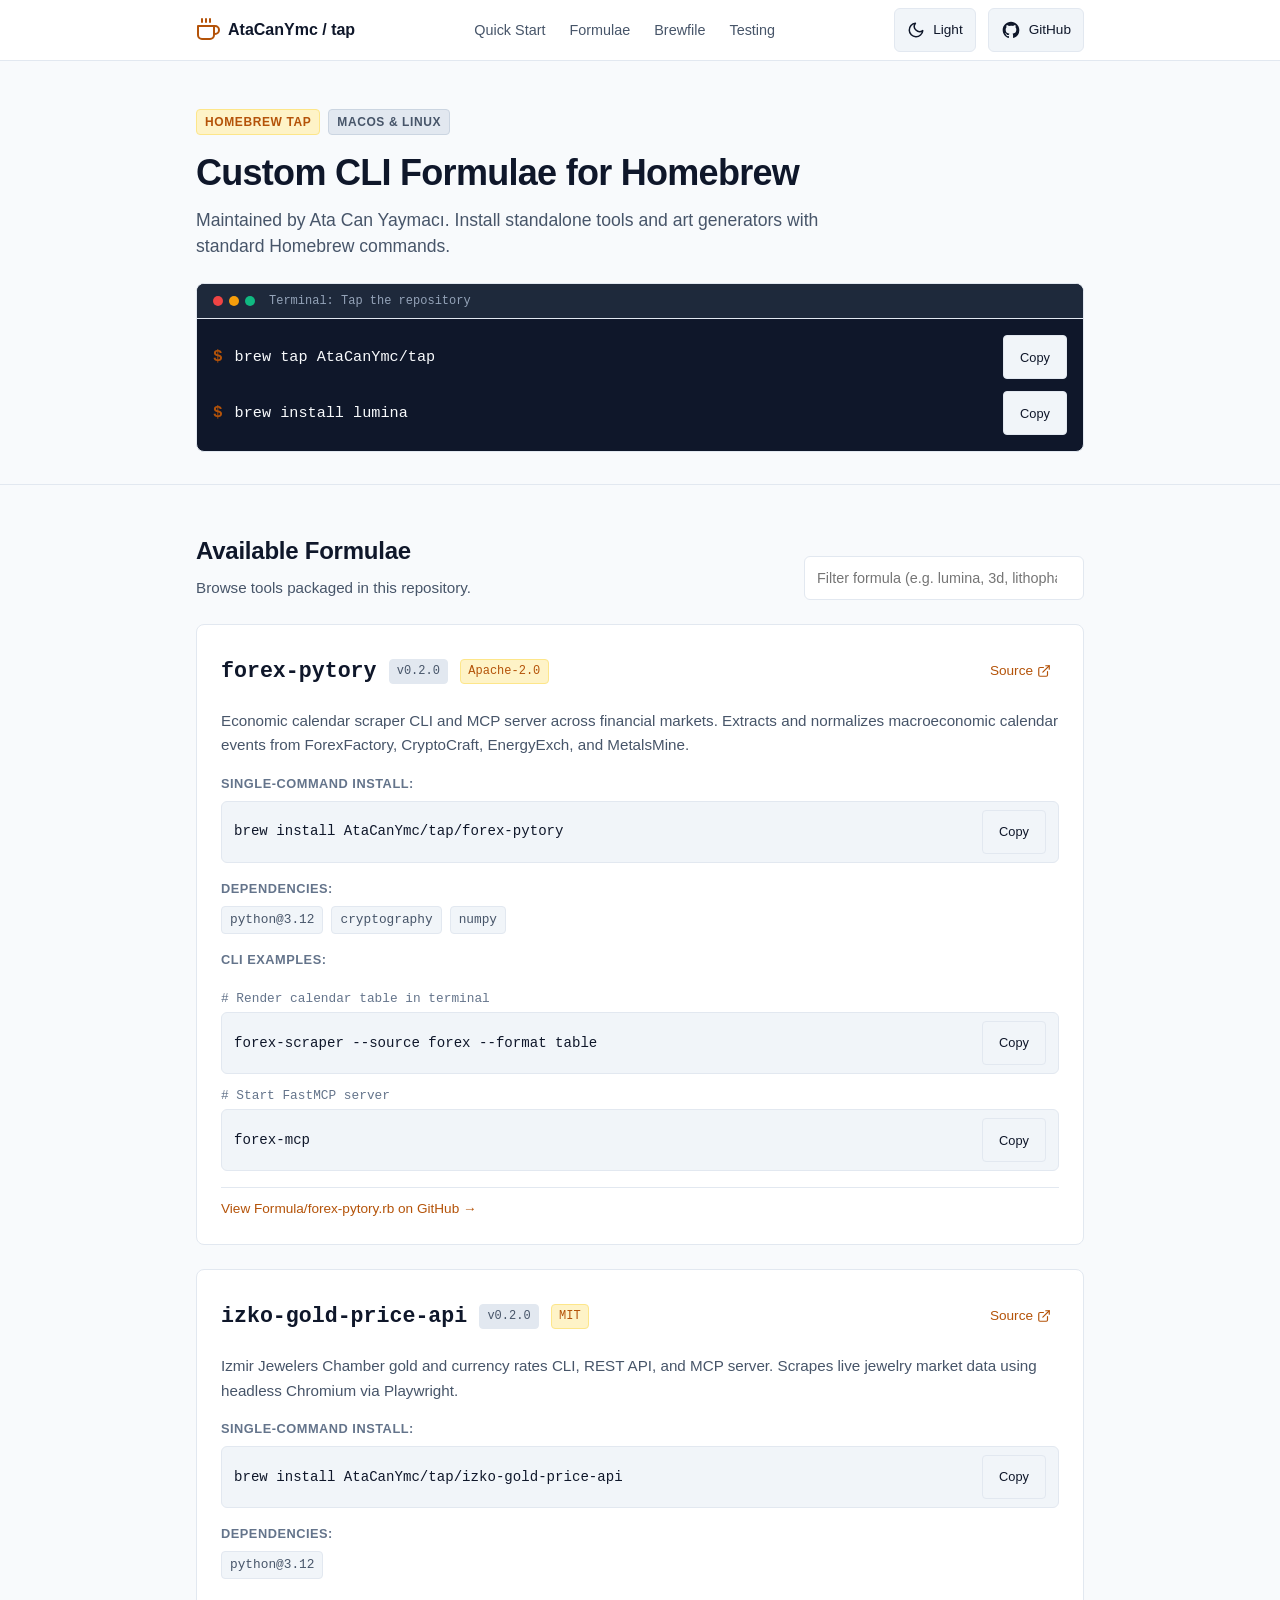
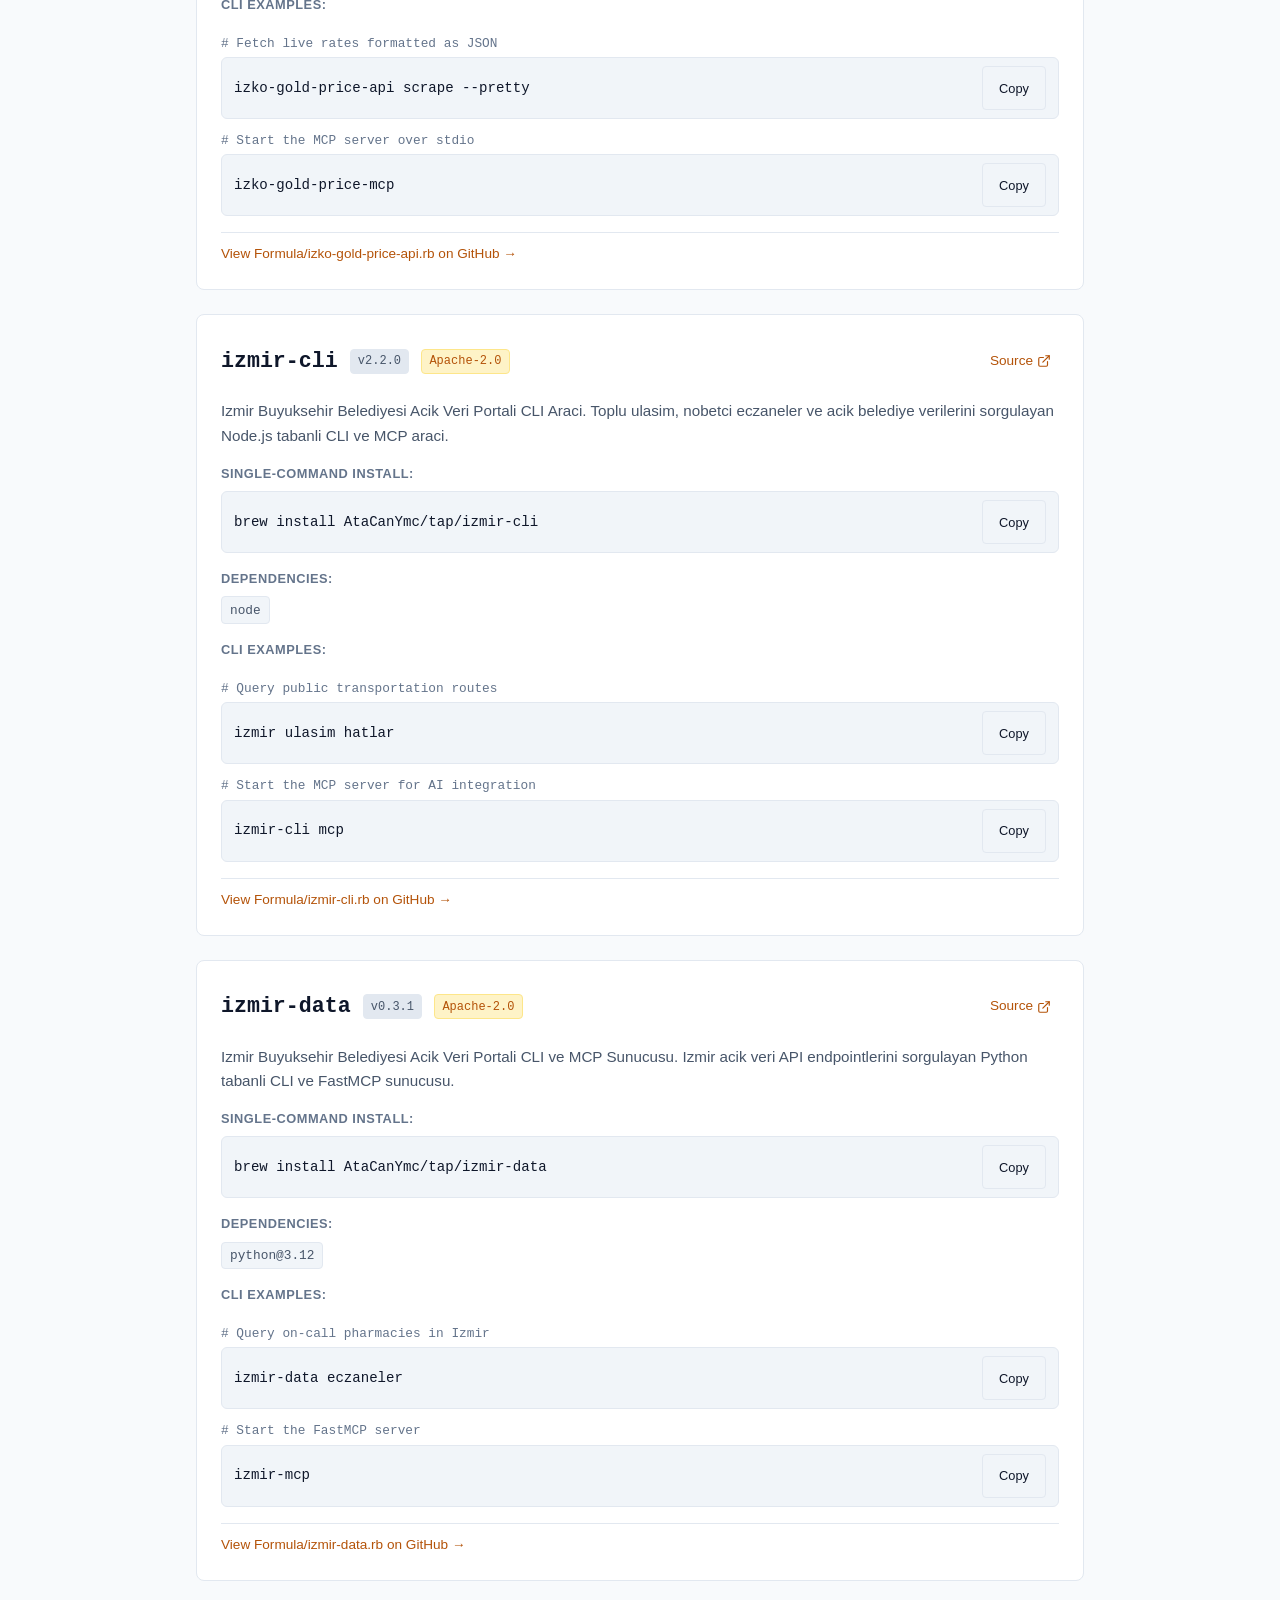
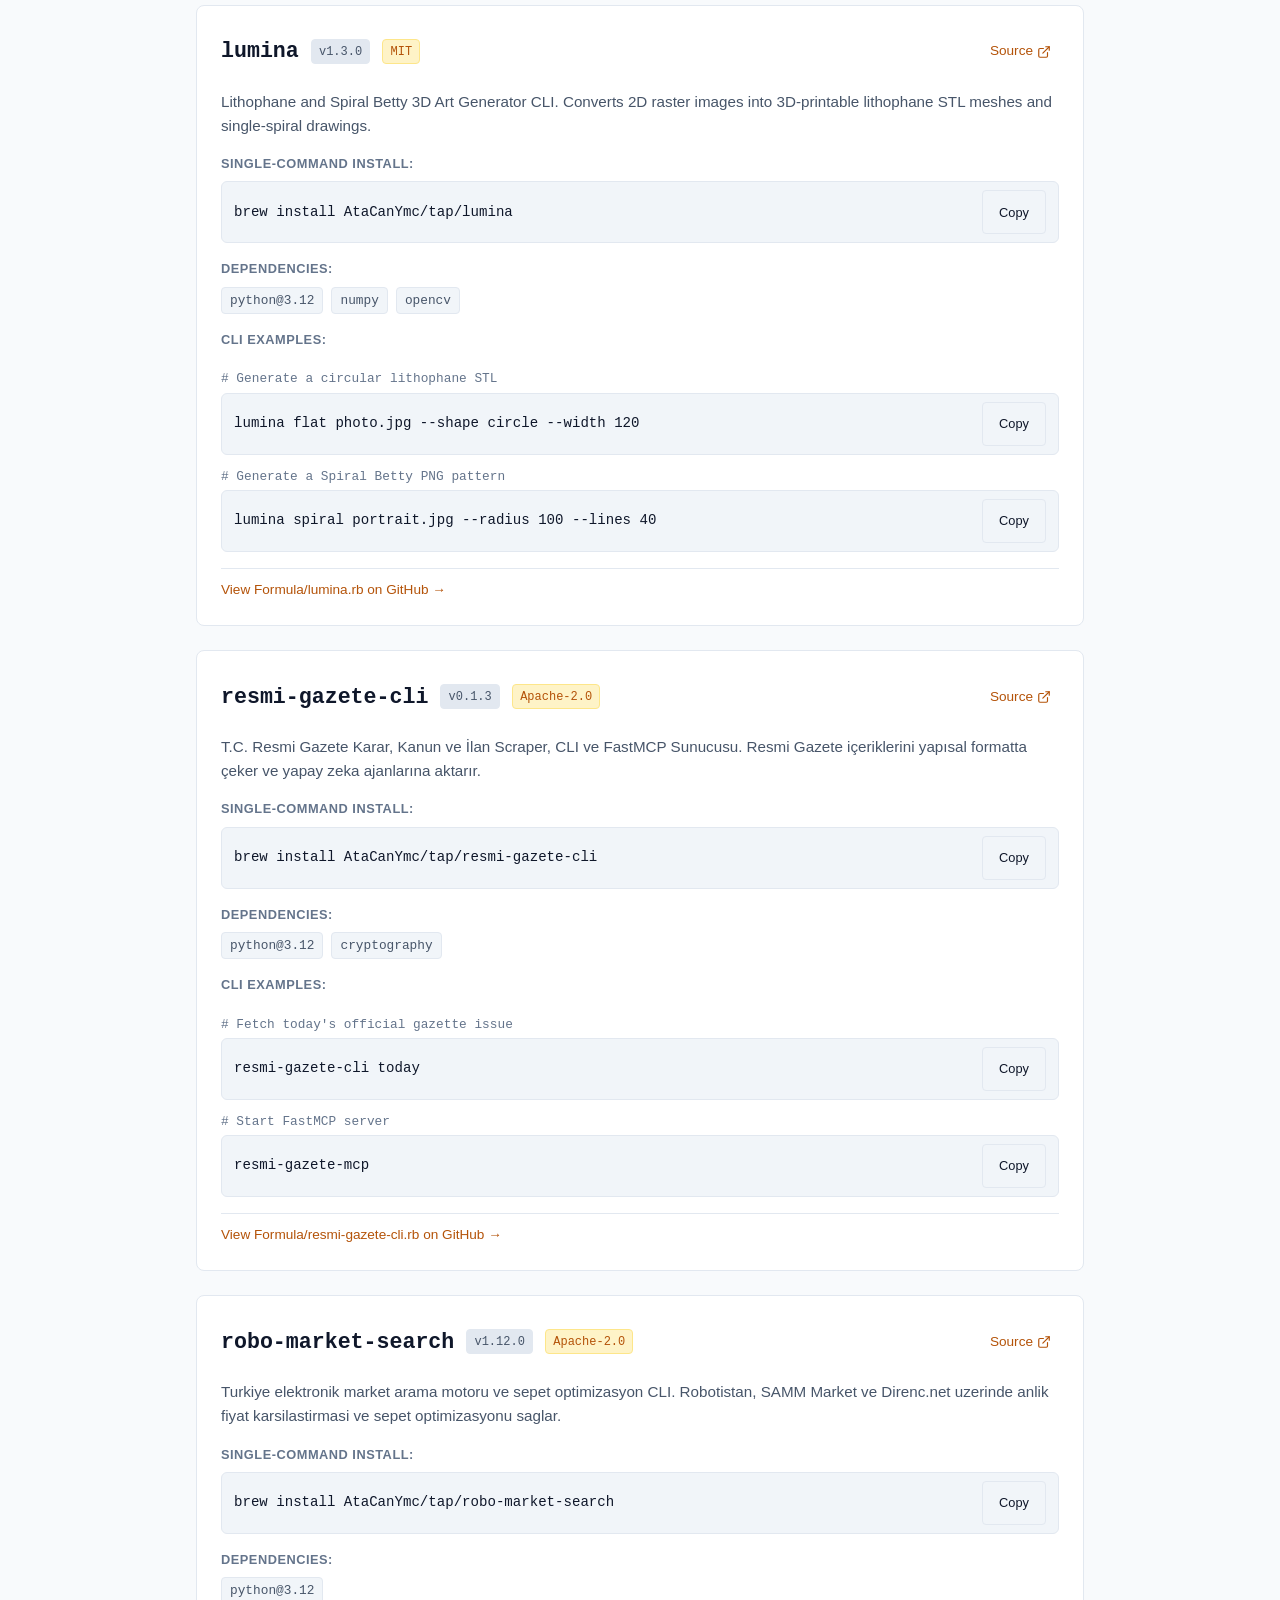
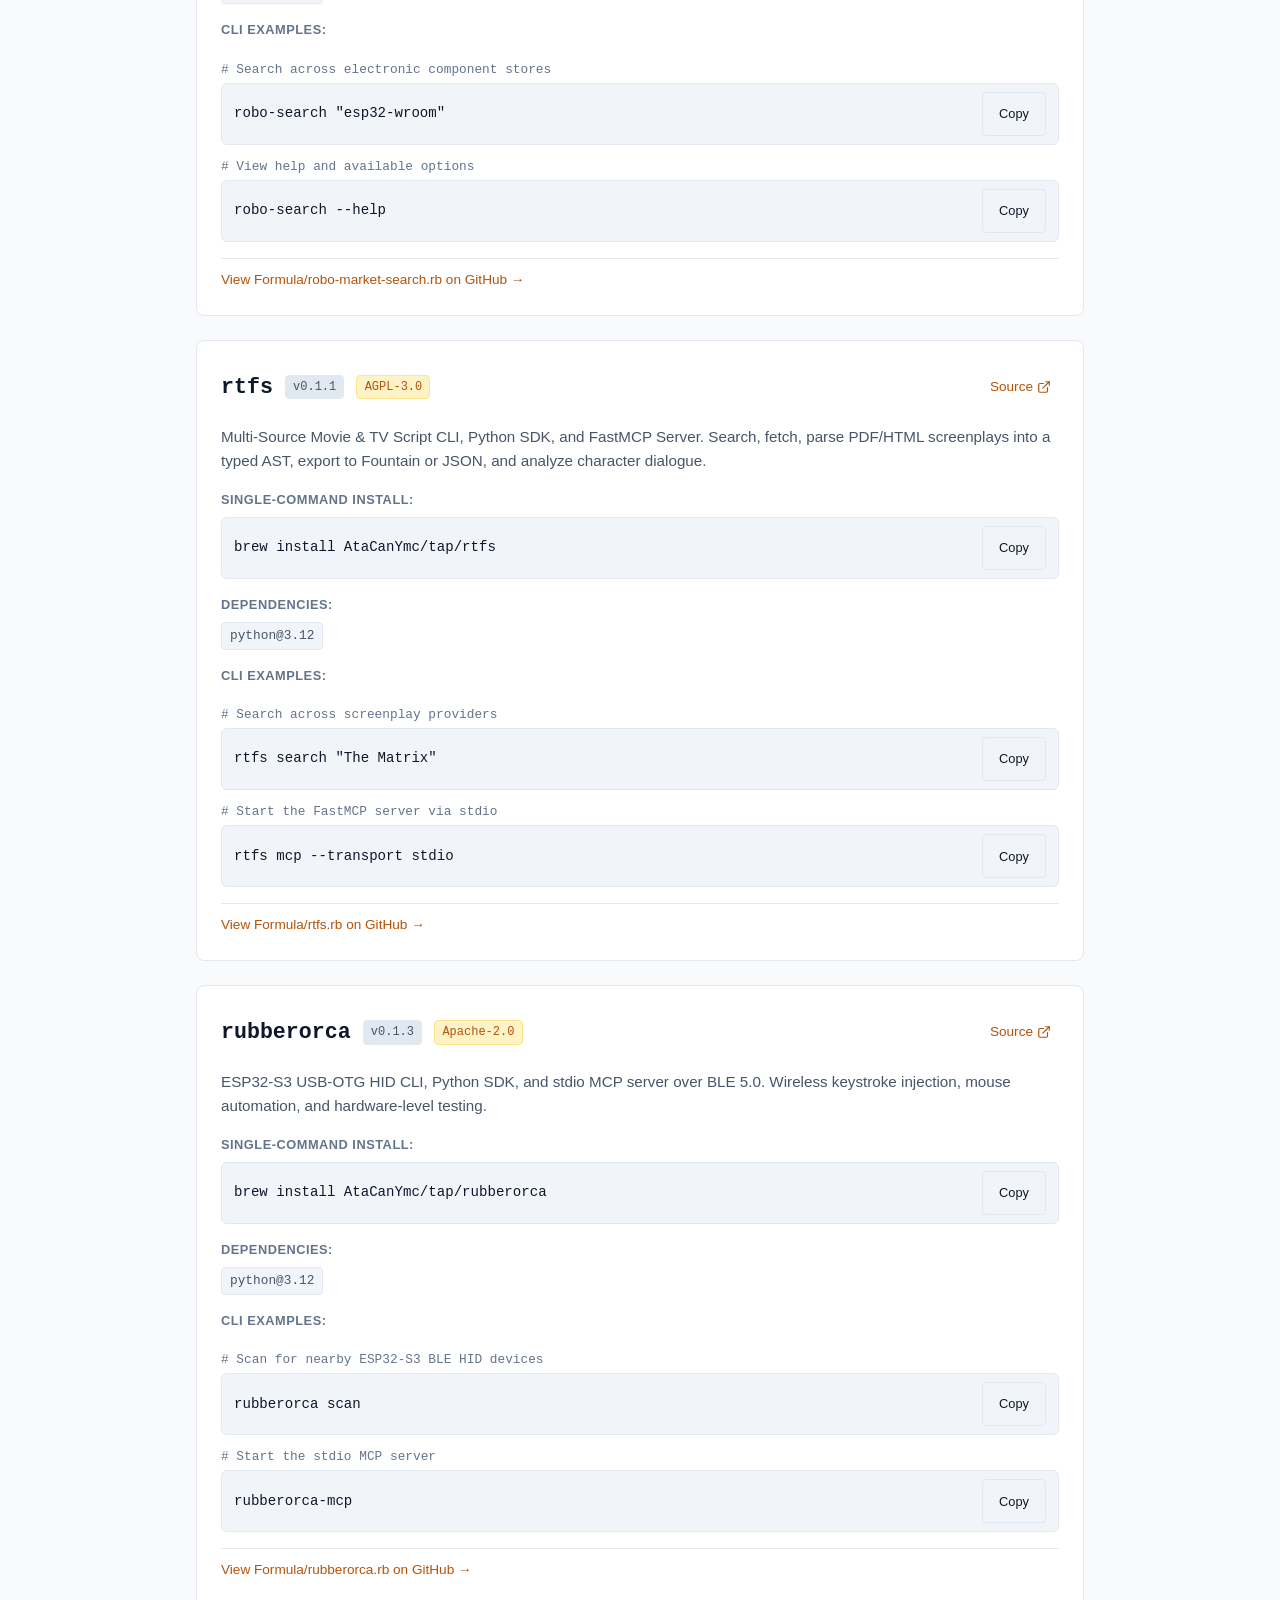
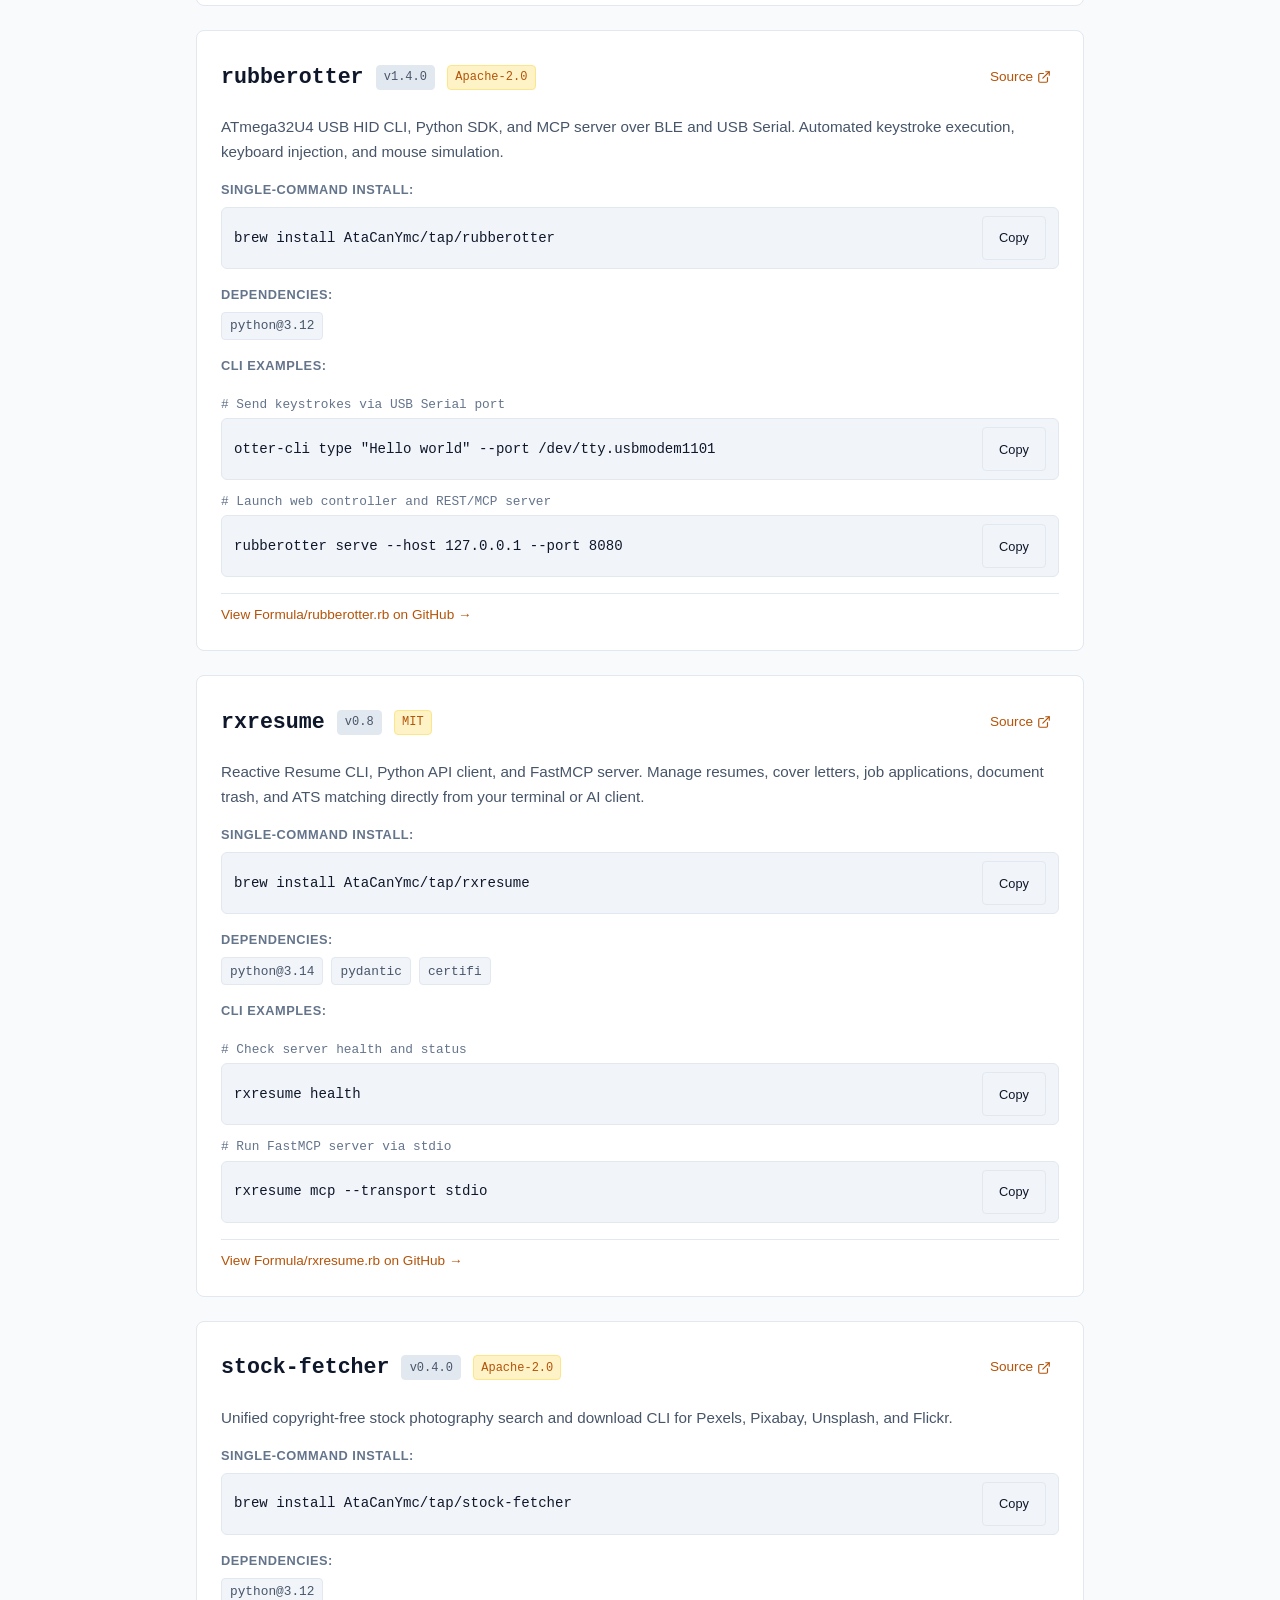
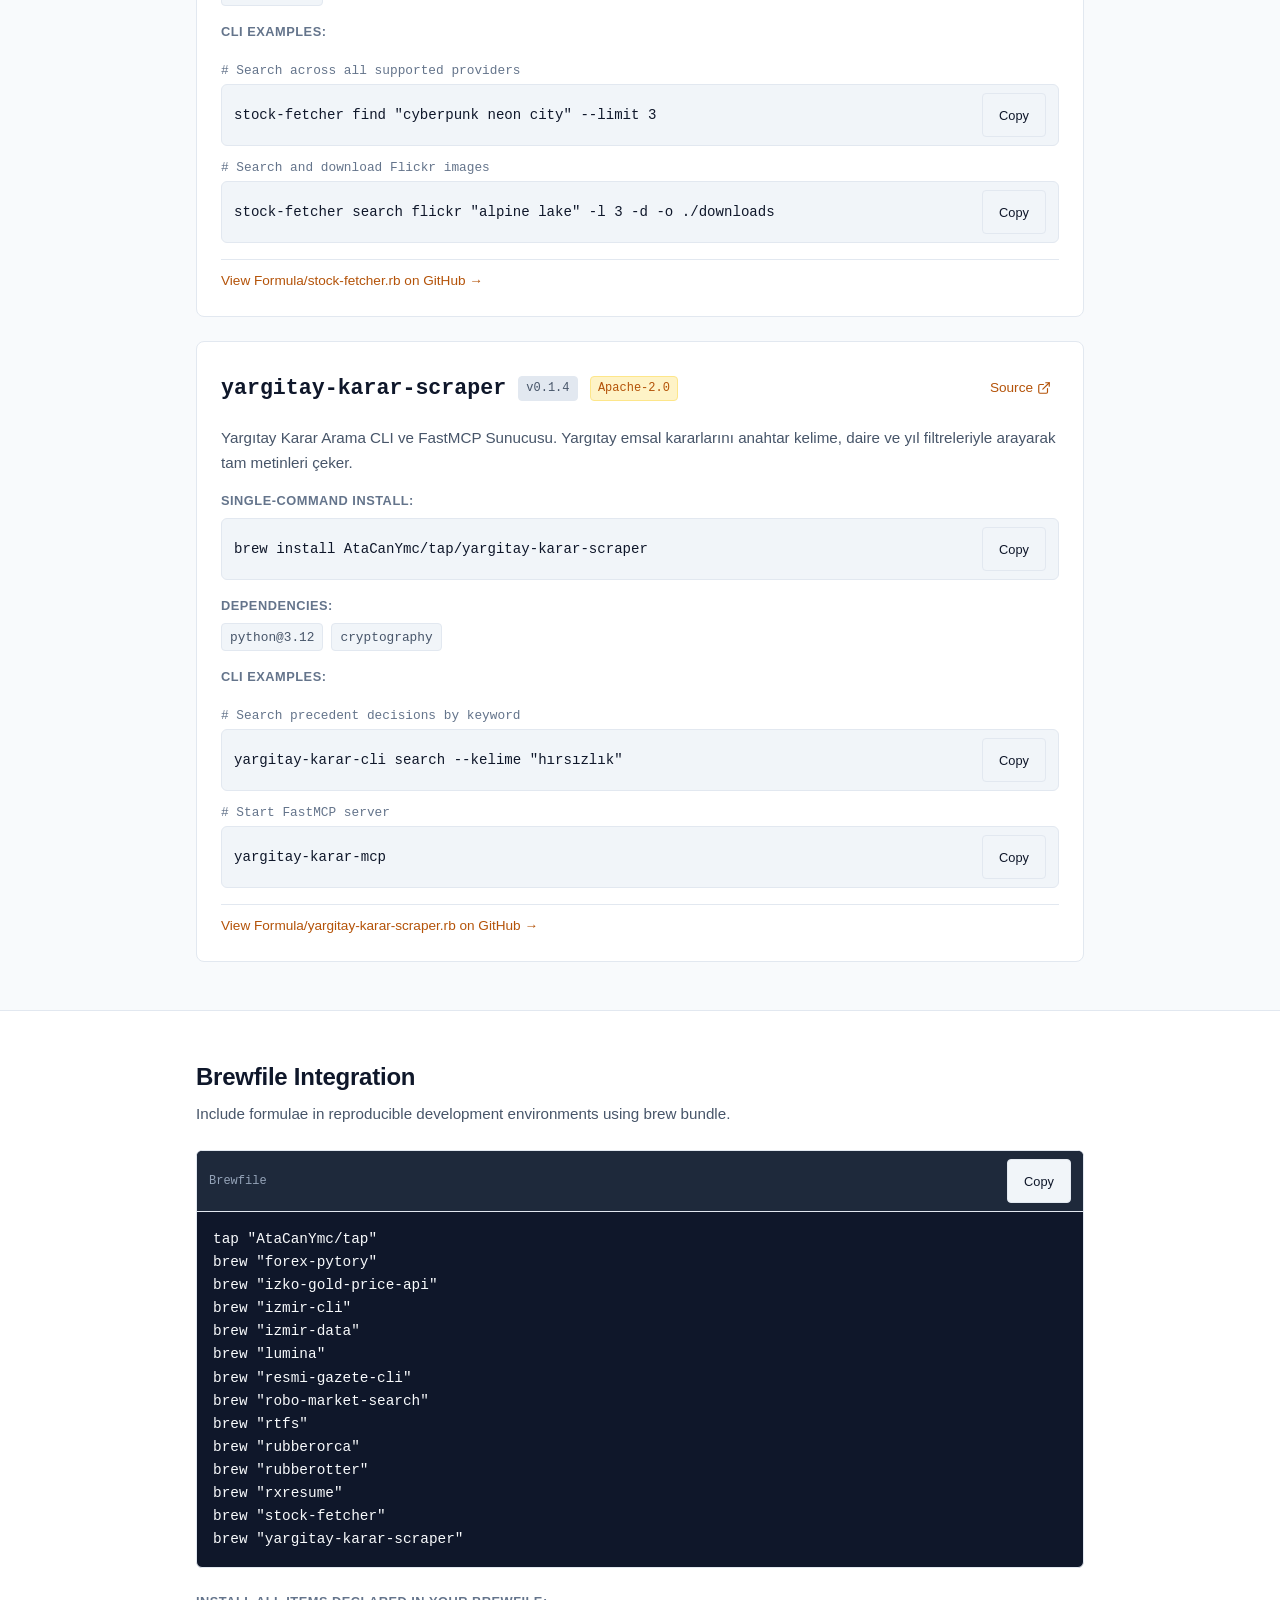
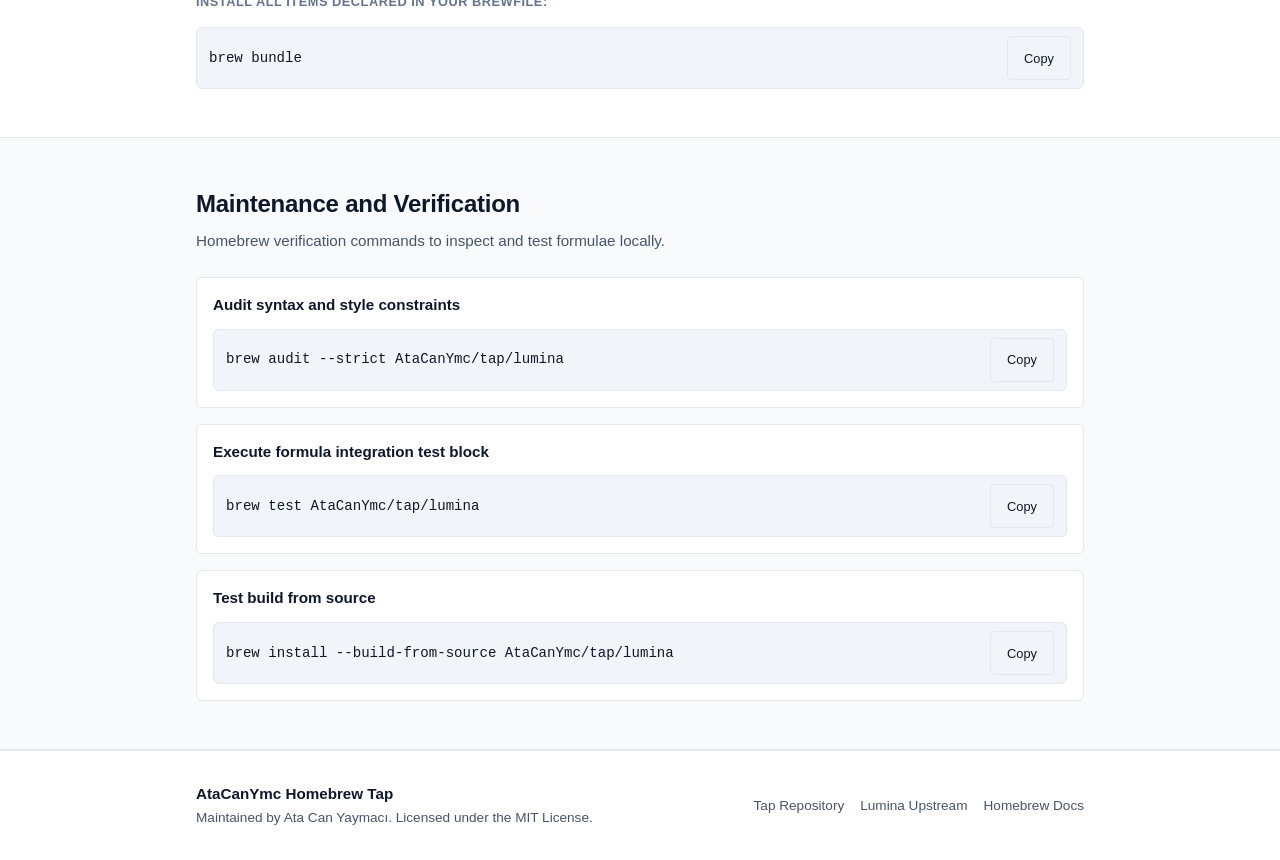
==== docs/index.html @ ad7b30cd "docs: synchronize all documentation and showcase site with 13 formulae" ====
<!DOCTYPE html>
<html lang="en" data-theme="dark">
<head>
  <meta charset="utf-8">
  <meta name="viewport" content="width=device-width, initial-scale=1.0">
  <meta name="description" content="Official Homebrew Tap for AtaCanYmc. Custom CLI formulae including Lumina for macOS and Linux.">
  <title>AtaCanYmc Homebrew Tap</title>
  <link rel="stylesheet" href="style.css">
</head>
<body>
  <header class="site-header">
    <div class="container header-inner">
      <div class="brand">
        <a href="#top" class="brand-link" aria-label="AtaCanYmc Tap Home">
          <svg class="brand-icon" width="24" height="24" viewBox="0 0 24 24" fill="none" stroke="currentColor" stroke-width="2" stroke-linecap="round" stroke-linejoin="round" aria-hidden="true">
            <path d="M18 8h1a4 4 0 0 1 0 8h-1"></path>
            <path d="M2 8h16v9a4 4 0 0 1-4 4H6a4 4 0 0 1-4-4V8z"></path>
            <line x1="6" y1="1" x2="6" y2="4"></line>
            <line x1="10" y1="1" x2="10" y2="4"></line>
            <line x1="14" y1="1" x2="14" y2="4"></line>
          </svg>
          <span class="brand-title">AtaCanYmc / tap</span>
        </a>
      </div>

      <nav class="site-nav" aria-label="Main Navigation">
        <ul class="nav-list">
          <li><a href="#quick-start" class="nav-link">Quick Start</a></li>
          <li><a href="#formulae" class="nav-link">Formulae</a></li>
          <li><a href="#brewfile" class="nav-link">Brewfile</a></li>
          <li><a href="#testing" class="nav-link">Testing</a></li>
        </ul>
      </nav>

      <div class="header-actions">
        <button id="theme-toggle" class="theme-toggle-btn" type="button" aria-label="Toggle color theme" title="Toggle color theme">
          <svg class="theme-icon sun-icon" width="18" height="18" viewBox="0 0 24 24" fill="none" stroke="currentColor" stroke-width="2" stroke-linecap="round" stroke-linejoin="round" aria-hidden="true">
            <circle cx="12" cy="12" r="5"></circle>
            <line x1="12" y1="1" x2="12" y2="3"></line>
            <line x1="12" y1="21" x2="12" y2="23"></line>
            <line x1="4.22" y1="4.22" x2="5.64" y2="5.64"></line>
            <line x1="18.36" y1="18.36" x2="19.78" y2="19.78"></line>
            <line x1="1" y1="12" x2="3" y2="12"></line>
            <line x1="21" y1="12" x2="23" y2="12"></line>
            <line x1="4.22" y1="19.78" x2="5.64" y2="18.36"></line>
            <line x1="18.36" y1="5.64" x2="19.78" y2="4.22"></line>
          </svg>
          <svg class="theme-icon moon-icon" width="18" height="18" viewBox="0 0 24 24" fill="none" stroke="currentColor" stroke-width="2" stroke-linecap="round" stroke-linejoin="round" aria-hidden="true">
            <path d="M21 12.79A9 9 0 1 1 11.21 3 7 7 0 0 0 21 12.79z"></path>
          </svg>
          <span class="theme-label" id="theme-label-text">Theme</span>
        </button>

        <a href="https://github.com/AtaCanYmc/homebrew-tap" class="github-link" target="_blank" rel="noopener noreferrer" aria-label="GitHub Repository">
          <svg width="20" height="20" viewBox="0 0 24 24" fill="currentColor" aria-hidden="true">
            <path fill-rule="evenodd" clip-rule="evenodd" d="M12 2C6.477 2 2 6.484 2 12.017c0 4.425 2.865 8.18 6.839 9.504.5.092.682-.217.682-.483 0-.237-.008-.868-.013-1.703-2.782.605-3.369-1.343-3.369-1.343-.454-1.158-1.11-1.466-1.11-1.466-.908-.62.069-.608.069-.608 1.003.07 1.53 1.032 1.53 1.032.892 1.53 2.341 1.088 2.91.832.092-.647.35-1.088.636-1.338-2.22-.253-4.555-1.113-4.555-4.951 0-1.093.39-1.988 1.029-2.688-.103-.253-.446-1.272.098-2.65 0 0 .84-.27 2.75 1.026A9.564 9.564 0 0112 6.844c.85.004 1.705.115 2.504.337 1.909-1.296 2.747-1.027 2.747-1.027.546 1.379.202 2.398.1 2.651.64.7 1.028 1.595 1.028 2.688 0 3.848-2.339 4.695-4.566 4.943.359.309.678.92.678 1.855 0 1.338-.012 2.419-.012 2.747 0 .268.18.58.688.482A10.019 10.019 0 0022 12.017C22 6.484 17.522 2 12 2z"></path>
          </svg>
          <span class="github-text">GitHub</span>
        </a>
      </div>
    </div>
  </header>

  <main id="top">
    <!-- Hero Section -->
    <section class="hero-section">
      <div class="container">
        <div class="hero-badge-row">
          <span class="status-tag">Homebrew Tap</span>
          <span class="meta-tag">macOS &amp; Linux</span>
        </div>
        <h1 class="hero-title">Custom CLI Formulae for Homebrew</h1>
        <p class="hero-description">
          Maintained by Ata Can Yaymacı. Install standalone tools and art generators with standard Homebrew commands.
        </p>

        <div class="terminal-box" id="quick-start">
          <div class="terminal-bar">
            <span class="terminal-dot red" aria-hidden="true"></span>
            <span class="terminal-dot yellow" aria-hidden="true"></span>
            <span class="terminal-dot green" aria-hidden="true"></span>
            <span class="terminal-title">Terminal: Tap the repository</span>
          </div>
          <div class="terminal-content">
            <div class="command-line">
              <span class="terminal-prompt" aria-hidden="true">$</span>
              <code class="command-text" id="cmd-tap">brew tap AtaCanYmc/tap</code>
              <button class="copy-btn" type="button" data-copy-target="cmd-tap" aria-label="Copy brew tap command">
                <span class="copy-text">Copy</span>
              </button>
            </div>
            <div class="command-line">
              <span class="terminal-prompt" aria-hidden="true">$</span>
              <code class="command-text" id="cmd-install-lumina">brew install lumina</code>
              <button class="copy-btn" type="button" data-copy-target="cmd-install-lumina" aria-label="Copy brew install lumina command">
                <span class="copy-text">Copy</span>
              </button>
            </div>
          </div>
        </div>
      </div>
    </section>

    <!-- Formulae Section -->
    <section class="content-section" id="formulae">
      <div class="container">
        <div class="section-header-row">
          <div>
            <h2 class="section-title">Available Formulae</h2>
            <p class="section-subtitle">Browse tools packaged in this repository.</p>
          </div>
          <div class="search-wrapper">
            <label for="formula-search" class="visually-hidden">Search formulae</label>
            <input type="search" id="formula-search" class="search-input" placeholder="Filter formula (e.g. lumina, 3d, lithophane)..." autocomplete="off">
          </div>
        </div>

        <div class="formula-grid" id="formula-list">
          <!-- Forex Pytory Formula Card -->
          <article class="formula-card" data-name="forex-pytory" data-keywords="forex pytory calendar economic mcp fin finance market crypto news scraper python cli">
            <div class="card-header">
              <div class="card-title-group">
                <h3 class="formula-name">forex-pytory</h3>
                <span class="version-badge">v0.2.0</span>
                <span class="license-badge">Apache-2.0</span>
              </div>
              <a href="https://github.com/AtaCanYmc/forex-pytory" class="card-link" target="_blank" rel="noopener noreferrer" aria-label="View forex-pytory on GitHub">
                Source
                <svg width="14" height="14" viewBox="0 0 24 24" fill="none" stroke="currentColor" stroke-width="2" stroke-linecap="round" stroke-linejoin="round" aria-hidden="true">
                  <path d="M18 13v6a2 2 0 0 1-2 2H5a2 2 0 0 1-2-2V8a2 2 0 0 1 2-2h6"></path>
                  <polyline points="15 3 21 3 21 9"></polyline>
                  <line x1="10" y1="14" x2="21" y2="3"></line>
                </svg>
              </a>
            </div>

            <p class="card-desc">
              Economic calendar scraper CLI and MCP server across financial markets. Extracts and normalizes macroeconomic calendar events from ForexFactory, CryptoCraft, EnergyExch, and MetalsMine.
            </p>

            <div class="install-block">
              <span class="block-label">Single-command install:</span>
              <div class="code-line">
                <code id="cmd-direct-forex">brew install AtaCanYmc/tap/forex-pytory</code>
                <button class="copy-btn" type="button" data-copy-target="cmd-direct-forex" aria-label="Copy direct install command for forex-pytory">
                  <span class="copy-text">Copy</span>
                </button>
              </div>
            </div>

            <div class="dependencies-group">
              <span class="dep-title">Dependencies:</span>
              <ul class="dep-list">
                <li class="dep-item">python@3.12</li>
                <li class="dep-item">cryptography</li>
                <li class="dep-item">numpy</li>
              </ul>
            </div>

            <div class="examples-group">
              <span class="examples-title">CLI Examples:</span>
              <div class="example-item">
                <span class="example-comment"># Render calendar table in terminal</span>
                <div class="code-line">
                  <code id="cmd-ex-forex-table">forex-scraper --source forex --format table</code>
                  <button class="copy-btn" type="button" data-copy-target="cmd-ex-forex-table" aria-label="Copy forex table example command">
                    <span class="copy-text">Copy</span>
                  </button>
                </div>
              </div>
              <div class="example-item">
                <span class="example-comment"># Start FastMCP server</span>
                <div class="code-line">
                  <code id="cmd-ex-forex-mcp">forex-mcp</code>
                  <button class="copy-btn" type="button" data-copy-target="cmd-ex-forex-mcp" aria-label="Copy forex MCP example command">
                    <span class="copy-text">Copy</span>
                  </button>
                </div>
              </div>
            </div>

            <div class="card-footer">
              <a href="https://github.com/AtaCanYmc/homebrew-tap/blob/main/Formula/forex-pytory.rb" class="view-formula-link" target="_blank" rel="noopener noreferrer">
                View Formula/forex-pytory.rb on GitHub &rarr;
              </a>
            </div>
          </article>

          <!-- IZKO Gold Price API Formula Card -->
          <article class="formula-card" data-name="izko-gold-price-api" data-keywords="izko gold altin currency rates izmir jewelers chamber playwright rest mcp python cli">
            <div class="card-header">
              <div class="card-title-group">
                <h3 class="formula-name">izko-gold-price-api</h3>
                <span class="version-badge">v0.2.0</span>
                <span class="license-badge">MIT</span>
              </div>
              <a href="https://github.com/AtaCanYmc/izko-gold-price-api" class="card-link" target="_blank" rel="noopener noreferrer" aria-label="View izko-gold-price-api on GitHub">
                Source
                <svg width="14" height="14" viewBox="0 0 24 24" fill="none" stroke="currentColor" stroke-width="2" stroke-linecap="round" stroke-linejoin="round" aria-hidden="true">
                  <path d="M18 13v6a2 2 0 0 1-2 2H5a2 2 0 0 1-2-2V8a2 2 0 0 1 2-2h6"></path>
                  <polyline points="15 3 21 3 21 9"></polyline>
                  <line x1="10" y1="14" x2="21" y2="3"></line>
                </svg>
              </a>
            </div>

            <p class="card-desc">
              Izmir Jewelers Chamber gold and currency rates CLI, REST API, and MCP server. Scrapes live jewelry market data using headless Chromium via Playwright.
            </p>

            <div class="install-block">
              <span class="block-label">Single-command install:</span>
              <div class="code-line">
                <code id="cmd-direct-izko">brew install AtaCanYmc/tap/izko-gold-price-api</code>
                <button class="copy-btn" type="button" data-copy-target="cmd-direct-izko" aria-label="Copy direct install command for izko-gold-price-api">
                  <span class="copy-text">Copy</span>
                </button>
              </div>
            </div>

            <div class="dependencies-group">
              <span class="dep-title">Dependencies:</span>
              <ul class="dep-list">
                <li class="dep-item">python@3.12</li>
              </ul>
            </div>

            <div class="examples-group">
              <span class="examples-title">CLI Examples:</span>
              <div class="example-item">
                <span class="example-comment"># Fetch live rates formatted as JSON</span>
                <div class="code-line">
                  <code id="cmd-ex-izko-scrape">izko-gold-price-api scrape --pretty</code>
                  <button class="copy-btn" type="button" data-copy-target="cmd-ex-izko-scrape" aria-label="Copy izko scrape example command">
                    <span class="copy-text">Copy</span>
                  </button>
                </div>
              </div>
              <div class="example-item">
                <span class="example-comment"># Start the MCP server over stdio</span>
                <div class="code-line">
                  <code id="cmd-ex-izko-mcp">izko-gold-price-mcp</code>
                  <button class="copy-btn" type="button" data-copy-target="cmd-ex-izko-mcp" aria-label="Copy izko MCP example command">
                    <span class="copy-text">Copy</span>
                  </button>
                </div>
              </div>
            </div>

            <div class="card-footer">
              <a href="https://github.com/AtaCanYmc/homebrew-tap/blob/main/Formula/izko-gold-price-api.rb" class="view-formula-link" target="_blank" rel="noopener noreferrer">
                View Formula/izko-gold-price-api.rb on GitHub &rarr;
              </a>
            </div>
          </article>

          <!-- Izmir CLI Formula Card -->
          <article class="formula-card" data-name="izmir-cli" data-keywords="izmir cli open data belediye ulasim eshot nodejs mcp">
            <div class="card-header">
              <div class="card-title-group">
                <h3 class="formula-name">izmir-cli</h3>
                <span class="version-badge">v2.2.0</span>
                <span class="license-badge">Apache-2.0</span>
              </div>
              <a href="https://github.com/AtaCanYmc/izmir-open-data-js" class="card-link" target="_blank" rel="noopener noreferrer" aria-label="View izmir-cli on GitHub">
                Source
                <svg width="14" height="14" viewBox="0 0 24 24" fill="none" stroke="currentColor" stroke-width="2" stroke-linecap="round" stroke-linejoin="round" aria-hidden="true">
                  <path d="M18 13v6a2 2 0 0 1-2 2H5a2 2 0 0 1-2-2V8a2 2 0 0 1 2-2h6"></path>
                  <polyline points="15 3 21 3 21 9"></polyline>
                  <line x1="10" y1="14" x2="21" y2="3"></line>
                </svg>
              </a>
            </div>

            <p class="card-desc">
              Izmir Buyuksehir Belediyesi Acik Veri Portali CLI Araci. Toplu ulasim, nobetci eczaneler ve acik belediye verilerini sorgulayan Node.js tabanli CLI ve MCP araci.
            </p>

            <div class="install-block">
              <span class="block-label">Single-command install:</span>
              <div class="code-line">
                <code id="cmd-direct-izmir-cli">brew install AtaCanYmc/tap/izmir-cli</code>
                <button class="copy-btn" type="button" data-copy-target="cmd-direct-izmir-cli" aria-label="Copy direct install command for izmir-cli">
                  <span class="copy-text">Copy</span>
                </button>
              </div>
            </div>

            <div class="dependencies-group">
              <span class="dep-title">Dependencies:</span>
              <ul class="dep-list">
                <li class="dep-item">node</li>
              </ul>
            </div>

            <div class="examples-group">
              <span class="examples-title">CLI Examples:</span>
              <div class="example-item">
                <span class="example-comment"># Query public transportation routes</span>
                <div class="code-line">
                  <code id="cmd-ex-izmir-routes">izmir ulasim hatlar</code>
                  <button class="copy-btn" type="button" data-copy-target="cmd-ex-izmir-routes" aria-label="Copy izmir routes example command">
                    <span class="copy-text">Copy</span>
                  </button>
                </div>
              </div>
              <div class="example-item">
                <span class="example-comment"># Start the MCP server for AI integration</span>
                <div class="code-line">
                  <code id="cmd-ex-izmir-mcp">izmir-cli mcp</code>
                  <button class="copy-btn" type="button" data-copy-target="cmd-ex-izmir-mcp" aria-label="Copy izmir MCP example command">
                    <span class="copy-text">Copy</span>
                  </button>
                </div>
              </div>
            </div>

            <div class="card-footer">
              <a href="https://github.com/AtaCanYmc/homebrew-tap/blob/main/Formula/izmir-cli.rb" class="view-formula-link" target="_blank" rel="noopener noreferrer">
                View Formula/izmir-cli.rb on GitHub &rarr;
              </a>
            </div>
          </article>

          <!-- Izmir Data Formula Card -->
          <article class="formula-card" data-name="izmir-data" data-keywords="izmir data open data belediye eczane eshot python fastmcp mcp cli">
            <div class="card-header">
              <div class="card-title-group">
                <h3 class="formula-name">izmir-data</h3>
                <span class="version-badge">v0.3.1</span>
                <span class="license-badge">Apache-2.0</span>
              </div>
              <a href="https://github.com/AtaCanYmc/izmir-open-data-py" class="card-link" target="_blank" rel="noopener noreferrer" aria-label="View izmir-data on GitHub">
                Source
                <svg width="14" height="14" viewBox="0 0 24 24" fill="none" stroke="currentColor" stroke-width="2" stroke-linecap="round" stroke-linejoin="round" aria-hidden="true">
                  <path d="M18 13v6a2 2 0 0 1-2 2H5a2 2 0 0 1-2-2V8a2 2 0 0 1 2-2h6"></path>
                  <polyline points="15 3 21 3 21 9"></polyline>
                  <line x1="10" y1="14" x2="21" y2="3"></line>
                </svg>
              </a>
            </div>

            <p class="card-desc">
              Izmir Buyuksehir Belediyesi Acik Veri Portali CLI ve MCP Sunucusu. Izmir acik veri API endpointlerini sorgulayan Python tabanli CLI ve FastMCP sunucusu.
            </p>

            <div class="install-block">
              <span class="block-label">Single-command install:</span>
              <div class="code-line">
                <code id="cmd-direct-izmir-data">brew install AtaCanYmc/tap/izmir-data</code>
                <button class="copy-btn" type="button" data-copy-target="cmd-direct-izmir-data" aria-label="Copy direct install command for izmir-data">
                  <span class="copy-text">Copy</span>
                </button>
              </div>
            </div>

            <div class="dependencies-group">
              <span class="dep-title">Dependencies:</span>
              <ul class="dep-list">
                <li class="dep-item">python@3.12</li>
              </ul>
            </div>

            <div class="examples-group">
              <span class="examples-title">CLI Examples:</span>
              <div class="example-item">
                <span class="example-comment"># Query on-call pharmacies in Izmir</span>
                <div class="code-line">
                  <code id="cmd-ex-izmir-data-pharmacy">izmir-data eczaneler</code>
                  <button class="copy-btn" type="button" data-copy-target="cmd-ex-izmir-data-pharmacy" aria-label="Copy izmir-data pharmacy command">
                    <span class="copy-text">Copy</span>
                  </button>
                </div>
              </div>
              <div class="example-item">
                <span class="example-comment"># Start the FastMCP server</span>
                <div class="code-line">
                  <code id="cmd-ex-izmir-data-mcp">izmir-mcp</code>
                  <button class="copy-btn" type="button" data-copy-target="cmd-ex-izmir-data-mcp" aria-label="Copy izmir-data MCP command">
                    <span class="copy-text">Copy</span>
                  </button>
                </div>
              </div>
            </div>

            <div class="card-footer">
              <a href="https://github.com/AtaCanYmc/homebrew-tap/blob/main/Formula/izmir-data.rb" class="view-formula-link" target="_blank" rel="noopener noreferrer">
                View Formula/izmir-data.rb on GitHub &rarr;
              </a>
            </div>
          </article>

          <!-- Lumina Formula Card -->
          <article class="formula-card" data-name="lumina" data-keywords="lumina 3d lithophane spiral betty stl art python generator image raster">
            <div class="card-header">
              <div class="card-title-group">
                <h3 class="formula-name">lumina</h3>
                <span class="version-badge">v1.3.0</span>
                <span class="license-badge">MIT</span>
              </div>
              <a href="https://github.com/AtaCanYmc/lumina" class="card-link" target="_blank" rel="noopener noreferrer" aria-label="View Lumina on GitHub">
                Source
                <svg width="14" height="14" viewBox="0 0 24 24" fill="none" stroke="currentColor" stroke-width="2" stroke-linecap="round" stroke-linejoin="round" aria-hidden="true">
                  <path d="M18 13v6a2 2 0 0 1-2 2H5a2 2 0 0 1-2-2V8a2 2 0 0 1 2-2h6"></path>
                  <polyline points="15 3 21 3 21 9"></polyline>
                  <line x1="10" y1="14" x2="21" y2="3"></line>
                </svg>
              </a>
            </div>

            <p class="card-desc">
              Lithophane and Spiral Betty 3D Art Generator CLI. Converts 2D raster images into 3D-printable lithophane STL meshes and single-spiral drawings.
            </p>

            <div class="install-block">
              <span class="block-label">Single-command install:</span>
              <div class="code-line">
                <code id="cmd-direct-lumina">brew install AtaCanYmc/tap/lumina</code>
                <button class="copy-btn" type="button" data-copy-target="cmd-direct-lumina" aria-label="Copy direct install command for Lumina">
                  <span class="copy-text">Copy</span>
                </button>
              </div>
            </div>

            <div class="dependencies-group">
              <span class="dep-title">Dependencies:</span>
              <ul class="dep-list">
                <li class="dep-item">python@3.12</li>
                <li class="dep-item">numpy</li>
                <li class="dep-item">opencv</li>
              </ul>
            </div>

            <div class="examples-group">
              <span class="examples-title">CLI Examples:</span>
              <div class="example-item">
                <span class="example-comment"># Generate a circular lithophane STL</span>
                <div class="code-line">
                  <code id="cmd-ex-litho">lumina flat photo.jpg --shape circle --width 120</code>
                  <button class="copy-btn" type="button" data-copy-target="cmd-ex-litho" aria-label="Copy lithophane example command">
                    <span class="copy-text">Copy</span>
                  </button>
                </div>
              </div>
              <div class="example-item">
                <span class="example-comment"># Generate a Spiral Betty PNG pattern</span>
                <div class="code-line">
                  <code id="cmd-ex-spiral">lumina spiral portrait.jpg --radius 100 --lines 40</code>
                  <button class="copy-btn" type="button" data-copy-target="cmd-ex-spiral" aria-label="Copy spiral betty example command">
                    <span class="copy-text">Copy</span>
                  </button>
                </div>
              </div>
            </div>

            <div class="card-footer">
              <a href="https://github.com/AtaCanYmc/homebrew-tap/blob/main/Formula/lumina.rb" class="view-formula-link" target="_blank" rel="noopener noreferrer">
                View Formula/lumina.rb on GitHub &rarr;
              </a>
            </div>
          </article>

          <!-- Resmi Gazete CLI Formula Card -->
          <article class="formula-card" data-name="resmi-gazete-cli" data-keywords="resmi gazete karar kanun teblig ilan mevzuat fastmcp scraper python cli">
            <div class="card-header">
              <div class="card-title-group">
                <h3 class="formula-name">resmi-gazete-cli</h3>
                <span class="version-badge">v0.1.3</span>
                <span class="license-badge">Apache-2.0</span>
              </div>
              <a href="https://github.com/AtaCanYmc/resmi-gazete-cli" class="card-link" target="_blank" rel="noopener noreferrer" aria-label="View resmi-gazete-cli on GitHub">
                Source
                <svg width="14" height="14" viewBox="0 0 24 24" fill="none" stroke="currentColor" stroke-width="2" stroke-linecap="round" stroke-linejoin="round" aria-hidden="true">
                  <path d="M18 13v6a2 2 0 0 1-2 2H5a2 2 0 0 1-2-2V8a2 2 0 0 1 2-2h6"></path>
                  <polyline points="15 3 21 3 21 9"></polyline>
                  <line x1="10" y1="14" x2="21" y2="3"></line>
                </svg>
              </a>
            </div>

            <p class="card-desc">
              T.C. Resmi Gazete Karar, Kanun ve İlan Scraper, CLI ve FastMCP Sunucusu. Resmi Gazete içeriklerini yapısal formatta çeker ve yapay zeka ajanlarına aktarır.
            </p>

            <div class="install-block">
              <span class="block-label">Single-command install:</span>
              <div class="code-line">
                <code id="cmd-direct-resmi">brew install AtaCanYmc/tap/resmi-gazete-cli</code>
                <button class="copy-btn" type="button" data-copy-target="cmd-direct-resmi" aria-label="Copy direct install command for resmi-gazete-cli">
                  <span class="copy-text">Copy</span>
                </button>
              </div>
            </div>

            <div class="dependencies-group">
              <span class="dep-title">Dependencies:</span>
              <ul class="dep-list">
                <li class="dep-item">python@3.12</li>
                <li class="dep-item">cryptography</li>
              </ul>
            </div>

            <div class="examples-group">
              <span class="examples-title">CLI Examples:</span>
              <div class="example-item">
                <span class="example-comment"># Fetch today's official gazette issue</span>
                <div class="code-line">
                  <code id="cmd-ex-resmi-today">resmi-gazete-cli today</code>
                  <button class="copy-btn" type="button" data-copy-target="cmd-ex-resmi-today" aria-label="Copy today example command">
                    <span class="copy-text">Copy</span>
                  </button>
                </div>
              </div>
              <div class="example-item">
                <span class="example-comment"># Start FastMCP server</span>
                <div class="code-line">
                  <code id="cmd-ex-resmi-mcp">resmi-gazete-mcp</code>
                  <button class="copy-btn" type="button" data-copy-target="cmd-ex-resmi-mcp" aria-label="Copy resmi gazete MCP example command">
                    <span class="copy-text">Copy</span>
                  </button>
                </div>
              </div>
            </div>

            <div class="card-footer">
              <a href="https://github.com/AtaCanYmc/homebrew-tap/blob/main/Formula/resmi-gazete-cli.rb" class="view-formula-link" target="_blank" rel="noopener noreferrer">
                View Formula/resmi-gazete-cli.rb on GitHub &rarr;
              </a>
            </div>
          </article>

          <!-- Robo Market Search Formula Card -->
          <article class="formula-card" data-name="robo-market-search" data-keywords="robo market search elektronik sepet optimizasyon robotistan samm market direnc komponent python cli">
            <div class="card-header">
              <div class="card-title-group">
                <h3 class="formula-name">robo-market-search</h3>
                <span class="version-badge">v1.12.0</span>
                <span class="license-badge">Apache-2.0</span>
              </div>
              <a href="https://github.com/AtaCanYmc/robo-market-search" class="card-link" target="_blank" rel="noopener noreferrer" aria-label="View Robo Market Search on GitHub">
                Source
                <svg width="14" height="14" viewBox="0 0 24 24" fill="none" stroke="currentColor" stroke-width="2" stroke-linecap="round" stroke-linejoin="round" aria-hidden="true">
                  <path d="M18 13v6a2 2 0 0 1-2 2H5a2 2 0 0 1-2-2V8a2 2 0 0 1 2-2h6"></path>
                  <polyline points="15 3 21 3 21 9"></polyline>
                  <line x1="10" y1="14" x2="21" y2="3"></line>
                </svg>
              </a>
            </div>

            <p class="card-desc">
              Turkiye elektronik market arama motoru ve sepet optimizasyon CLI. Robotistan, SAMM Market ve Direnc.net uzerinde anlik fiyat karsilastirmasi ve sepet optimizasyonu saglar.
            </p>

            <div class="install-block">
              <span class="block-label">Single-command install:</span>
              <div class="code-line">
                <code id="cmd-direct-robo">brew install AtaCanYmc/tap/robo-market-search</code>
                <button class="copy-btn" type="button" data-copy-target="cmd-direct-robo" aria-label="Copy direct install command for robo-market-search">
                  <span class="copy-text">Copy</span>
                </button>
              </div>
            </div>

            <div class="dependencies-group">
              <span class="dep-title">Dependencies:</span>
              <ul class="dep-list">
                <li class="dep-item">python@3.12</li>
              </ul>
            </div>

            <div class="examples-group">
              <span class="examples-title">CLI Examples:</span>
              <div class="example-item">
                <span class="example-comment"># Search across electronic component stores</span>
                <div class="code-line">
                  <code id="cmd-ex-robo-search">robo-search "esp32-wroom"</code>
                  <button class="copy-btn" type="button" data-copy-target="cmd-ex-robo-search" aria-label="Copy search example command">
                    <span class="copy-text">Copy</span>
                  </button>
                </div>
              </div>
              <div class="example-item">
                <span class="example-comment"># View help and available options</span>
                <div class="code-line">
                  <code id="cmd-ex-robo-help">robo-search --help</code>
                  <button class="copy-btn" type="button" data-copy-target="cmd-ex-robo-help" aria-label="Copy help example command">
                    <span class="copy-text">Copy</span>
                  </button>
                </div>
              </div>
            </div>

            <div class="card-footer">
              <a href="https://github.com/AtaCanYmc/homebrew-tap/blob/main/Formula/robo-market-search.rb" class="view-formula-link" target="_blank" rel="noopener noreferrer">
                View Formula/robo-market-search.rb on GitHub &rarr;
              </a>
            </div>
          </article>

          <!-- RTFS Formula Card -->
          <article class="formula-card" data-name="rtfs" data-keywords="rtfs screenplay script movie tv fountain imsdb scriptslug pymupdf fastmcp mcp python cli">
            <div class="card-header">
              <div class="card-title-group">
                <h3 class="formula-name">rtfs</h3>
                <span class="version-badge">v0.1.1</span>
                <span class="license-badge">AGPL-3.0</span>
              </div>
              <a href="https://github.com/AtaCanYmc/rtfs" class="card-link" target="_blank" rel="noopener noreferrer" aria-label="View rtfs on GitHub">
                Source
                <svg width="14" height="14" viewBox="0 0 24 24" fill="none" stroke="currentColor" stroke-width="2" stroke-linecap="round" stroke-linejoin="round" aria-hidden="true">
                  <path d="M18 13v6a2 2 0 0 1-2 2H5a2 2 0 0 1-2-2V8a2 2 0 0 1 2-2h6"></path>
                  <polyline points="15 3 21 3 21 9"></polyline>
                  <line x1="10" y1="14" x2="21" y2="3"></line>
                </svg>
              </a>
            </div>

            <p class="card-desc">
              Multi-Source Movie &amp; TV Script CLI, Python SDK, and FastMCP Server. Search, fetch, parse PDF/HTML screenplays into a typed AST, export to Fountain or JSON, and analyze character dialogue.
            </p>

            <div class="install-block">
              <span class="block-label">Single-command install:</span>
              <div class="code-line">
                <code id="cmd-direct-rtfs">brew install AtaCanYmc/tap/rtfs</code>
                <button class="copy-btn" type="button" data-copy-target="cmd-direct-rtfs" aria-label="Copy direct install command for rtfs">
                  <span class="copy-text">Copy</span>
                </button>
              </div>
            </div>

            <div class="dependencies-group">
              <span class="dep-title">Dependencies:</span>
              <ul class="dep-list">
                <li class="dep-item">python@3.12</li>
              </ul>
            </div>

            <div class="examples-group">
              <span class="examples-title">CLI Examples:</span>
              <div class="example-item">
                <span class="example-comment"># Search across screenplay providers</span>
                <div class="code-line">
                  <code id="cmd-ex-rtfs-search">rtfs search "The Matrix"</code>
                  <button class="copy-btn" type="button" data-copy-target="cmd-ex-rtfs-search" aria-label="Copy rtfs search command">
                    <span class="copy-text">Copy</span>
                  </button>
                </div>
              </div>
              <div class="example-item">
                <span class="example-comment"># Start the FastMCP server via stdio</span>
                <div class="code-line">
                  <code id="cmd-ex-rtfs-mcp">rtfs mcp --transport stdio</code>
                  <button class="copy-btn" type="button" data-copy-target="cmd-ex-rtfs-mcp" aria-label="Copy rtfs MCP command">
                    <span class="copy-text">Copy</span>
                  </button>
                </div>
              </div>
            </div>

            <div class="card-footer">
              <a href="https://github.com/AtaCanYmc/homebrew-tap/blob/main/Formula/rtfs.rb" class="view-formula-link" target="_blank" rel="noopener noreferrer">
                View Formula/rtfs.rb on GitHub &rarr;
              </a>
            </div>
          </article>

          <!-- RubberOrca Formula Card -->
          <article class="formula-card" data-name="rubberorca" data-keywords="rubberorca esp32 esp32-s3 usb hid otg bluetooth ble keyboard mouse mcp python cli">
            <div class="card-header">
              <div class="card-title-group">
                <h3 class="formula-name">rubberorca</h3>
                <span class="version-badge">v0.1.3</span>
                <span class="license-badge">Apache-2.0</span>
              </div>
              <a href="https://github.com/AtaCanYmc/RubberOrca" class="card-link" target="_blank" rel="noopener noreferrer" aria-label="View rubberorca on GitHub">
                Source
                <svg width="14" height="14" viewBox="0 0 24 24" fill="none" stroke="currentColor" stroke-width="2" stroke-linecap="round" stroke-linejoin="round" aria-hidden="true">
                  <path d="M18 13v6a2 2 0 0 1-2 2H5a2 2 0 0 1-2-2V8a2 2 0 0 1 2-2h6"></path>
                  <polyline points="15 3 21 3 21 9"></polyline>
                  <line x1="10" y1="14" x2="21" y2="3"></line>
                </svg>
              </a>
            </div>

            <p class="card-desc">
              ESP32-S3 USB-OTG HID CLI, Python SDK, and stdio MCP server over BLE 5.0. Wireless keystroke injection, mouse automation, and hardware-level testing.
            </p>

            <div class="install-block">
              <span class="block-label">Single-command install:</span>
              <div class="code-line">
                <code id="cmd-direct-rubberorca">brew install AtaCanYmc/tap/rubberorca</code>
                <button class="copy-btn" type="button" data-copy-target="cmd-direct-rubberorca" aria-label="Copy direct install command for rubberorca">
                  <span class="copy-text">Copy</span>
                </button>
              </div>
            </div>

            <div class="dependencies-group">
              <span class="dep-title">Dependencies:</span>
              <ul class="dep-list">
                <li class="dep-item">python@3.12</li>
              </ul>
            </div>

            <div class="examples-group">
              <span class="examples-title">CLI Examples:</span>
              <div class="example-item">
                <span class="example-comment"># Scan for nearby ESP32-S3 BLE HID devices</span>
                <div class="code-line">
                  <code id="cmd-ex-rubberorca-scan">rubberorca scan</code>
                  <button class="copy-btn" type="button" data-copy-target="cmd-ex-rubberorca-scan" aria-label="Copy rubberorca scan command">
                    <span class="copy-text">Copy</span>
                  </button>
                </div>
              </div>
              <div class="example-item">
                <span class="example-comment"># Start the stdio MCP server</span>
                <div class="code-line">
                  <code id="cmd-ex-rubberorca-mcp">rubberorca-mcp</code>
                  <button class="copy-btn" type="button" data-copy-target="cmd-ex-rubberorca-mcp" aria-label="Copy rubberorca MCP command">
                    <span class="copy-text">Copy</span>
                  </button>
                </div>
              </div>
            </div>

            <div class="card-footer">
              <a href="https://github.com/AtaCanYmc/homebrew-tap/blob/main/Formula/rubberorca.rb" class="view-formula-link" target="_blank" rel="noopener noreferrer">
                View Formula/rubberorca.rb on GitHub &rarr;
              </a>
            </div>
          </article>

          <!-- RubberOtter Formula Card -->
          <article class="formula-card" data-name="rubberotter" data-keywords="rubberotter atmega32u4 usb hid keystroke mouse injection serial ble mcp python cli">
            <div class="card-header">
              <div class="card-title-group">
                <h3 class="formula-name">rubberotter</h3>
                <span class="version-badge">v1.4.0</span>
                <span class="license-badge">Apache-2.0</span>
              </div>
              <a href="https://github.com/AtaCanYmc/RubberOtter" class="card-link" target="_blank" rel="noopener noreferrer" aria-label="View rubberotter on GitHub">
                Source
                <svg width="14" height="14" viewBox="0 0 24 24" fill="none" stroke="currentColor" stroke-width="2" stroke-linecap="round" stroke-linejoin="round" aria-hidden="true">
                  <path d="M18 13v6a2 2 0 0 1-2 2H5a2 2 0 0 1-2-2V8a2 2 0 0 1 2-2h6"></path>
                  <polyline points="15 3 21 3 21 9"></polyline>
                  <line x1="10" y1="14" x2="21" y2="3"></line>
                </svg>
              </a>
            </div>

            <p class="card-desc">
              ATmega32U4 USB HID CLI, Python SDK, and MCP server over BLE and USB Serial. Automated keystroke execution, keyboard injection, and mouse simulation.
            </p>

            <div class="install-block">
              <span class="block-label">Single-command install:</span>
              <div class="code-line">
                <code id="cmd-direct-rubberotter">brew install AtaCanYmc/tap/rubberotter</code>
                <button class="copy-btn" type="button" data-copy-target="cmd-direct-rubberotter" aria-label="Copy direct install command for rubberotter">
                  <span class="copy-text">Copy</span>
                </button>
              </div>
            </div>

            <div class="dependencies-group">
              <span class="dep-title">Dependencies:</span>
              <ul class="dep-list">
                <li class="dep-item">python@3.12</li>
              </ul>
            </div>

            <div class="examples-group">
              <span class="examples-title">CLI Examples:</span>
              <div class="example-item">
                <span class="example-comment"># Send keystrokes via USB Serial port</span>
                <div class="code-line">
                  <code id="cmd-ex-rubberotter-type">otter-cli type "Hello world" --port /dev/tty.usbmodem1101</code>
                  <button class="copy-btn" type="button" data-copy-target="cmd-ex-rubberotter-type" aria-label="Copy otter-cli type command">
                    <span class="copy-text">Copy</span>
                  </button>
                </div>
              </div>
              <div class="example-item">
                <span class="example-comment"># Launch web controller and REST/MCP server</span>
                <div class="code-line">
                  <code id="cmd-ex-rubberotter-serve">rubberotter serve --host 127.0.0.1 --port 8080</code>
                  <button class="copy-btn" type="button" data-copy-target="cmd-ex-rubberotter-serve" aria-label="Copy rubberotter serve command">
                    <span class="copy-text">Copy</span>
                  </button>
                </div>
              </div>
            </div>

            <div class="card-footer">
              <a href="https://github.com/AtaCanYmc/homebrew-tap/blob/main/Formula/rubberotter.rb" class="view-formula-link" target="_blank" rel="noopener noreferrer">
                View Formula/rubberotter.rb on GitHub &rarr;
              </a>
            </div>
          </article>

          <!-- Rxresume Formula Card -->
          <article class="formula-card" data-name="rxresume" data-keywords="rxresume reactive resume cv cover letters jobs applications fastmcp mcp ats export pdf python cli">
            <div class="card-header">
              <div class="card-title-group">
                <h3 class="formula-name">rxresume</h3>
                <span class="version-badge">v0.8</span>
                <span class="license-badge">MIT</span>
              </div>
              <a href="https://github.com/AtaCanYmc/reactive-resume-api-client-py" class="card-link" target="_blank" rel="noopener noreferrer" aria-label="View rxresume on GitHub">
                Source
                <svg width="14" height="14" viewBox="0 0 24 24" fill="none" stroke="currentColor" stroke-width="2" stroke-linecap="round" stroke-linejoin="round" aria-hidden="true">
                  <path d="M18 13v6a2 2 0 0 1-2 2H5a2 2 0 0 1-2-2V8a2 2 0 0 1 2-2h6"></path>
                  <polyline points="15 3 21 3 21 9"></polyline>
                  <line x1="10" y1="14" x2="21" y2="3"></line>
                </svg>
              </a>
            </div>

            <p class="card-desc">
              Reactive Resume CLI, Python API client, and FastMCP server. Manage resumes, cover letters, job applications, document trash, and ATS matching directly from your terminal or AI client.
            </p>

            <div class="install-block">
              <span class="block-label">Single-command install:</span>
              <div class="code-line">
                <code id="cmd-direct-rxresume">brew install AtaCanYmc/tap/rxresume</code>
                <button class="copy-btn" type="button" data-copy-target="cmd-direct-rxresume" aria-label="Copy direct install command for rxresume">
                  <span class="copy-text">Copy</span>
                </button>
              </div>
            </div>

            <div class="dependencies-group">
              <span class="dep-title">Dependencies:</span>
              <ul class="dep-list">
                <li class="dep-item">python@3.14</li>
                <li class="dep-item">pydantic</li>
                <li class="dep-item">certifi</li>
              </ul>
            </div>

            <div class="examples-group">
              <span class="examples-title">CLI Examples:</span>
              <div class="example-item">
                <span class="example-comment"># Check server health and status</span>
                <div class="code-line">
                  <code id="cmd-ex-rxresume-health">rxresume health</code>
                  <button class="copy-btn" type="button" data-copy-target="cmd-ex-rxresume-health" aria-label="Copy rxresume health command">
                    <span class="copy-text">Copy</span>
                  </button>
                </div>
              </div>
              <div class="example-item">
                <span class="example-comment"># Run FastMCP server via stdio</span>
                <div class="code-line">
                  <code id="cmd-ex-rxresume-mcp">rxresume mcp --transport stdio</code>
                  <button class="copy-btn" type="button" data-copy-target="cmd-ex-rxresume-mcp" aria-label="Copy rxresume MCP command">
                    <span class="copy-text">Copy</span>
                  </button>
                </div>
              </div>
            </div>

            <div class="card-footer">
              <a href="https://github.com/AtaCanYmc/homebrew-tap/blob/main/Formula/rxresume.rb" class="view-formula-link" target="_blank" rel="noopener noreferrer">
                View Formula/rxresume.rb on GitHub &rarr;
              </a>
            </div>
          </article>

          <!-- Stock Fetcher Formula Card -->
          <article class="formula-card" data-name="stock-fetcher" data-keywords="stock fetcher images photography pexels pixabay unsplash flickr search download python cli">
            <div class="card-header">
              <div class="card-title-group">
                <h3 class="formula-name">stock-fetcher</h3>
                <span class="version-badge">v0.4.0</span>
                <span class="license-badge">Apache-2.0</span>
              </div>
              <a href="https://github.com/AtaCanYmc/stock-fetcher" class="card-link" target="_blank" rel="noopener noreferrer" aria-label="View stock-fetcher on GitHub">
                Source
                <svg width="14" height="14" viewBox="0 0 24 24" fill="none" stroke="currentColor" stroke-width="2" stroke-linecap="round" stroke-linejoin="round" aria-hidden="true">
                  <path d="M18 13v6a2 2 0 0 1-2 2H5a2 2 0 0 1-2-2V8a2 2 0 0 1 2-2h6"></path>
                  <polyline points="15 3 21 3 21 9"></polyline>
                  <line x1="10" y1="14" x2="21" y2="3"></line>
                </svg>
              </a>
            </div>

            <p class="card-desc">
              Unified copyright-free stock photography search and download CLI for Pexels, Pixabay, Unsplash, and Flickr.
            </p>

            <div class="install-block">
              <span class="block-label">Single-command install:</span>
              <div class="code-line">
                <code id="cmd-direct-stock">brew install AtaCanYmc/tap/stock-fetcher</code>
                <button class="copy-btn" type="button" data-copy-target="cmd-direct-stock" aria-label="Copy direct install command for stock-fetcher">
                  <span class="copy-text">Copy</span>
                </button>
              </div>
            </div>

            <div class="dependencies-group">
              <span class="dep-title">Dependencies:</span>
              <ul class="dep-list">
                <li class="dep-item">python@3.12</li>
              </ul>
            </div>

            <div class="examples-group">
              <span class="examples-title">CLI Examples:</span>
              <div class="example-item">
                <span class="example-comment"># Search across all supported providers</span>
                <div class="code-line">
                  <code id="cmd-ex-stock-find">stock-fetcher find "cyberpunk neon city" --limit 3</code>
                  <button class="copy-btn" type="button" data-copy-target="cmd-ex-stock-find" aria-label="Copy stock find example command">
                    <span class="copy-text">Copy</span>
                  </button>
                </div>
              </div>
              <div class="example-item">
                <span class="example-comment"># Search and download Flickr images</span>
                <div class="code-line">
                  <code id="cmd-ex-stock-download">stock-fetcher search flickr "alpine lake" -l 3 -d -o ./downloads</code>
                  <button class="copy-btn" type="button" data-copy-target="cmd-ex-stock-download" aria-label="Copy stock download example command">
                    <span class="copy-text">Copy</span>
                  </button>
                </div>
              </div>
            </div>

            <div class="card-footer">
              <a href="https://github.com/AtaCanYmc/homebrew-tap/blob/main/Formula/stock-fetcher.rb" class="view-formula-link" target="_blank" rel="noopener noreferrer">
                View Formula/stock-fetcher.rb on GitHub &rarr;
              </a>
            </div>
          </article>

          <!-- Yargitay Karar Scraper Formula Card -->
          <article class="formula-card" data-name="yargitay-karar-scraper" data-keywords="yargitay karar scraper hukuk ictihat daire fastmcp python cli">
            <div class="card-header">
              <div class="card-title-group">
                <h3 class="formula-name">yargitay-karar-scraper</h3>
                <span class="version-badge">v0.1.4</span>
                <span class="license-badge">Apache-2.0</span>
              </div>
              <a href="https://github.com/AtaCanYmc/yargitay-karar-scraper" class="card-link" target="_blank" rel="noopener noreferrer" aria-label="View yargitay-karar-scraper on GitHub">
                Source
                <svg width="14" height="14" viewBox="0 0 24 24" fill="none" stroke="currentColor" stroke-width="2" stroke-linecap="round" stroke-linejoin="round" aria-hidden="true">
                  <path d="M18 13v6a2 2 0 0 1-2 2H5a2 2 0 0 1-2-2V8a2 2 0 0 1 2-2h6"></path>
                  <polyline points="15 3 21 3 21 9"></polyline>
                  <line x1="10" y1="14" x2="21" y2="3"></line>
                </svg>
              </a>
            </div>

            <p class="card-desc">
              Yargıtay Karar Arama CLI ve FastMCP Sunucusu. Yargıtay emsal kararlarını anahtar kelime, daire ve yıl filtreleriyle arayarak tam metinleri çeker.
            </p>

            <div class="install-block">
              <span class="block-label">Single-command install:</span>
              <div class="code-line">
                <code id="cmd-direct-yargitay">brew install AtaCanYmc/tap/yargitay-karar-scraper</code>
                <button class="copy-btn" type="button" data-copy-target="cmd-direct-yargitay" aria-label="Copy direct install command for yargitay-karar-scraper">
                  <span class="copy-text">Copy</span>
                </button>
              </div>
            </div>

            <div class="dependencies-group">
              <span class="dep-title">Dependencies:</span>
              <ul class="dep-list">
                <li class="dep-item">python@3.12</li>
                <li class="dep-item">cryptography</li>
              </ul>
            </div>

            <div class="examples-group">
              <span class="examples-title">CLI Examples:</span>
              <div class="example-item">
                <span class="example-comment"># Search precedent decisions by keyword</span>
                <div class="code-line">
                  <code id="cmd-ex-yargitay-search">yargitay-karar-cli search --kelime "hırsızlık"</code>
                  <button class="copy-btn" type="button" data-copy-target="cmd-ex-yargitay-search" aria-label="Copy search example command">
                    <span class="copy-text">Copy</span>
                  </button>
                </div>
              </div>
              <div class="example-item">
                <span class="example-comment"># Start FastMCP server</span>
                <div class="code-line">
                  <code id="cmd-ex-yargitay-mcp">yargitay-karar-mcp</code>
                  <button class="copy-btn" type="button" data-copy-target="cmd-ex-yargitay-mcp" aria-label="Copy yargitay MCP example command">
                    <span class="copy-text">Copy</span>
                  </button>
                </div>
              </div>
            </div>

            <div class="card-footer">
              <a href="https://github.com/AtaCanYmc/homebrew-tap/blob/main/Formula/yargitay-karar-scraper.rb" class="view-formula-link" target="_blank" rel="noopener noreferrer">
                View Formula/yargitay-karar-scraper.rb on GitHub &rarr;
              </a>
            </div>
          </article>
        </div>

        <!-- Empty State (R-27) -->
        <div id="formula-empty-state" class="empty-state hidden" role="region" aria-live="polite">
          <svg class="empty-icon" width="32" height="32" viewBox="0 0 24 24" fill="none" stroke="currentColor" stroke-width="1.5" stroke-linecap="round" stroke-linejoin="round" aria-hidden="true">
            <circle cx="11" cy="11" r="8"></circle>
            <line x1="21" y1="21" x2="16.65" y2="16.65"></line>
            <line x1="8" y1="11" x2="14" y2="11"></line>
          </svg>
          <p class="empty-title">No matching formulae found</p>
          <p class="empty-text">No formula matches your search query. Try searching for "lumina", "izmir", "script", "hid", or clear the filter.</p>
          <button id="clear-search-btn" class="clear-btn" type="button">Clear search filter</button>
        </div>
      </div>
    </section>

    <!-- Brewfile & Configuration -->
    <section class="content-section alternate-section" id="brewfile">
      <div class="container">
        <h2 class="section-title">Brewfile Integration</h2>
        <p class="section-subtitle">Include formulae in reproducible development environments using brew bundle.</p>

        <div class="code-block-card">
          <div class="card-top-bar">
            <span class="code-filename">Brewfile</span>
            <button class="copy-btn" type="button" data-copy-target="brewfile-code" aria-label="Copy Brewfile configuration">
              <span class="copy-text">Copy</span>
            </button>
          </div>
          <pre class="pre-block"><code id="brewfile-code">tap "AtaCanYmc/tap"
brew "forex-pytory"
brew "izko-gold-price-api"
brew "izmir-cli"
brew "izmir-data"
brew "lumina"
brew "resmi-gazete-cli"
brew "robo-market-search"
brew "rtfs"
brew "rubberorca"
brew "rubberotter"
brew "rxresume"
brew "stock-fetcher"
brew "yargitay-karar-scraper"</code></pre>
        </div>

        <div class="run-command-box">
          <span class="block-label">Install all items declared in your Brewfile:</span>
          <div class="code-line">
            <code id="cmd-brew-bundle">brew bundle</code>
            <button class="copy-btn" type="button" data-copy-target="cmd-brew-bundle" aria-label="Copy brew bundle command">
              <span class="copy-text">Copy</span>
            </button>
          </div>
        </div>
      </div>
    </section>

    <!-- Local Testing & Maintenance -->
    <section class="content-section" id="testing">
      <div class="container">
        <h2 class="section-title">Maintenance and Verification</h2>
        <p class="section-subtitle">Homebrew verification commands to inspect and test formulae locally.</p>

        <div class="testing-grid">
          <div class="test-item">
            <h3 class="test-heading">Audit syntax and style constraints</h3>
            <div class="code-line">
              <code id="cmd-audit">brew audit --strict AtaCanYmc/tap/lumina</code>
              <button class="copy-btn" type="button" data-copy-target="cmd-audit" aria-label="Copy brew audit command">
                <span class="copy-text">Copy</span>
              </button>
            </div>
          </div>

          <div class="test-item">
            <h3 class="test-heading">Execute formula integration test block</h3>
            <div class="code-line">
              <code id="cmd-test">brew test AtaCanYmc/tap/lumina</code>
              <button class="copy-btn" type="button" data-copy-target="cmd-test" aria-label="Copy brew test command">
                <span class="copy-text">Copy</span>
              </button>
            </div>
          </div>

          <div class="test-item">
            <h3 class="test-heading">Test build from source</h3>
            <div class="code-line">
              <code id="cmd-build-source">brew install --build-from-source AtaCanYmc/tap/lumina</code>
              <button class="copy-btn" type="button" data-copy-target="cmd-build-source" aria-label="Copy build from source command">
                <span class="copy-text">Copy</span>
              </button>
            </div>
          </div>
        </div>
      </div>
    </section>
  </main>

  <footer class="site-footer">
    <div class="container footer-content">
      <div class="footer-meta">
        <p class="footer-title">AtaCanYmc Homebrew Tap</p>
        <p class="footer-subtitle">Maintained by Ata Can Yaymacı. Licensed under the MIT License.</p>
      </div>
      <div class="footer-links">
        <a href="https://github.com/AtaCanYmc/homebrew-tap" class="footer-link" target="_blank" rel="noopener noreferrer">Tap Repository</a>
        <a href="https://github.com/AtaCanYmc/lumina" class="footer-link" target="_blank" rel="noopener noreferrer">Lumina Upstream</a>
        <a href="https://brew.sh" class="footer-link" target="_blank" rel="noopener noreferrer">Homebrew Docs</a>
      </div>
    </div>
  </footer>

  <div id="toast" class="toast" role="status" aria-live="polite"></div>

  <script src="app.js"></script>
</body>
</html>
---- docs/style.css ----
/* Design System Variables (DESIGN.md) */
:root {
  --font-sans: -apple-system, BlinkMacSystemFont, "Segoe UI", Roboto, Helvetica, Arial, sans-serif;
  --font-mono: ui-monospace, SFMono-Regular, "SF Mono", Menlo, Consolas, "Liberation Mono", monospace;

  /* Spacing Scale */
  --space-2: 0.5rem;
  --space-3: 0.75rem;
  --space-4: 1rem;
  --space-6: 1.5rem;
  --space-8: 2rem;
  --space-12: 3rem;
  --space-16: 4rem;

  /* Radius (Deliberate, not pill-everything: R-11) */
  --radius-sm: 4px;
  --radius-md: 6px;
  --radius-lg: 8px;

  /* Transitions */
  --trans-fast: 150ms ease;
}

/* Dark Theme (Default) */
[data-theme="dark"] {
  --bg-page: #0f1117;
  --bg-surface: #161922;
  --bg-surface-elevated: #1d212c;
  --bg-code: #0b0c10;
  --border-subtle: #262b38;
  --border-focus: #f59e0b;

  --text-primary: #e6edf3;
  --text-secondary: #94a3b8;
  --text-muted: #64748b;

  --accent: #f59e0b;
  --accent-hover: #d97706;
  --accent-text: #0f1117;
  --badge-bg: #292416;
  --badge-border: #4d3e1d;

  --tag-bg: #1f2430;
  --tag-border: #2e3547;
  --terminal-bar-bg: #12141c;
}

/* Light Theme */
[data-theme="light"] {
  --bg-page: #f8fafc;
  --bg-surface: #ffffff;
  --bg-surface-elevated: #f1f5f9;
  --bg-code: #0f172a;
  --border-subtle: #e2e8f0;
  --border-focus: #b45309;

  --text-primary: #0f172a;
  --text-secondary: #475569;
  --text-muted: #64748b;

  --accent: #b45309;
  --accent-hover: #92400e;
  --accent-text: #ffffff;
  --badge-bg: #fef3c7;
  --badge-border: #fde68a;

  --tag-bg: #e2e8f0;
  --tag-border: #cbd5e1;
  --terminal-bar-bg: #1e293b;
}

/* Global Reset & Base */
*, *::before, *::after {
  box-sizing: border-box;
  margin: 0;
  padding: 0;
}

html {
  font-family: var(--font-sans);
  background-color: var(--bg-page);
  color: var(--text-primary);
  line-height: 1.5;
  scroll-behavior: smooth;
  -webkit-text-size-adjust: 100%;
}

body {
  min-height: 100vh;
  display: flex;
  flex-direction: column;
}

/* Affordances & Semantics (R-39) */
a, button, summary, select, input {
  font-family: inherit;
}

a {
  color: var(--accent);
  text-decoration: none;
  cursor: pointer;
}

a:hover {
  text-decoration: underline;
}

button {
  cursor: pointer;
  border: none;
  background: none;
  font: inherit;
}

button:disabled {
  cursor: not-allowed;
}

/* Keyboard Accessibility Focus Indicators (R-32) */
:focus-visible {
  outline: 2px solid var(--border-focus);
  outline-offset: 2px;
}

/* Accessibility Utility */
.visually-hidden {
  position: absolute;
  width: 1px;
  height: 1px;
  padding: 0;
  margin: -1px;
  overflow: hidden;
  clip: rect(0, 0, 0, 0);
  white-space: nowrap;
  border: 0;
}

/* Container */
.container {
  width: 100%;
  max-width: 920px;
  margin: 0 auto;
  padding: 0 var(--space-4);
}

/* Site Header */
.site-header {
  border-bottom: 1px solid var(--border-subtle);
  background-color: var(--bg-surface);
  position: sticky;
  top: 0;
  z-index: 50;
}

.header-inner {
  display: flex;
  align-items: center;
  justify-content: space-between;
  height: 60px;
  gap: var(--space-4);
}

.brand-link {
  display: flex;
  align-items: center;
  gap: var(--space-2);
  color: var(--text-primary);
  font-weight: 600;
  font-size: 1rem;
}

.brand-link:hover {
  text-decoration: none;
  color: var(--accent);
}

.brand-icon {
  color: var(--accent);
}

.site-nav {
  display: flex;
}

.nav-list {
  display: flex;
  list-style: none;
  gap: var(--space-6);
}

.nav-link {
  color: var(--text-secondary);
  font-size: 0.9rem;
  font-weight: 500;
  padding: var(--space-2) 0;
  transition: color var(--trans-fast);
}

.nav-link:hover {
  color: var(--text-primary);
  text-decoration: none;
}

.header-actions {
  display: flex;
  align-items: center;
  gap: var(--space-3);
}

/* Theme Toggle Button (Min 44px tap target) */
.theme-toggle-btn {
  display: flex;
  align-items: center;
  gap: var(--space-2);
  padding: var(--space-2) var(--space-3);
  min-height: 44px;
  min-width: 44px;
  border-radius: var(--radius-md);
  border: 1px solid var(--border-subtle);
  background-color: var(--bg-surface-elevated);
  color: var(--text-primary);
  font-size: 0.85rem;
  font-weight: 500;
  transition: border-color var(--trans-fast), background-color var(--trans-fast);
}

.theme-toggle-btn:hover {
  border-color: var(--accent);
}

[data-theme="dark"] .sun-icon {
  display: block;
}
[data-theme="dark"] .moon-icon {
  display: none;
}

[data-theme="light"] .sun-icon {
  display: none;
}
[data-theme="light"] .moon-icon {
  display: block;
}

.theme-label {
  display: inline;
}

/* GitHub Link */
.github-link {
  display: flex;
  align-items: center;
  gap: var(--space-2);
  min-height: 44px;
  padding: var(--space-2) var(--space-3);
  border-radius: var(--radius-md);
  border: 1px solid var(--border-subtle);
  background-color: var(--bg-surface-elevated);
  color: var(--text-primary);
  font-size: 0.85rem;
  font-weight: 500;
  transition: border-color var(--trans-fast);
}

.github-link:hover {
  text-decoration: none;
  border-color: var(--accent);
}

/* Hero Section */
.hero-section {
  padding: var(--space-12) 0 var(--space-8);
  border-bottom: 1px solid var(--border-subtle);
}

.hero-badge-row {
  display: flex;
  gap: var(--space-2);
  margin-bottom: var(--space-4);
}

.status-tag, .meta-tag {
  font-size: 0.75rem;
  font-weight: 600;
  text-transform: uppercase;
  letter-spacing: 0.05em;
  padding: 0.2rem 0.5rem;
  border-radius: var(--radius-sm);
}

.status-tag {
  background-color: var(--badge-bg);
  color: var(--accent);
  border: 1px solid var(--badge-border);
}

.meta-tag {
  background-color: var(--tag-bg);
  color: var(--text-secondary);
  border: 1px solid var(--tag-border);
}

.hero-title {
  font-size: 2.25rem;
  line-height: 1.2;
  font-weight: 700;
  letter-spacing: -0.02em;
  color: var(--text-primary);
  margin-bottom: var(--space-3);
}

.hero-description {
  font-size: 1.1rem;
  color: var(--text-secondary);
  max-width: 650px;
  margin-bottom: var(--space-6);
}

/* Terminal Box (Functional code showcase) */
.terminal-box {
  background-color: var(--bg-code);
  border: 1px solid var(--border-subtle);
  border-radius: var(--radius-lg);
  overflow: hidden;
}

.terminal-bar {
  background-color: var(--terminal-bar-bg);
  padding: var(--space-2) var(--space-4);
  display: flex;
  align-items: center;
  gap: 6px;
  border-bottom: 1px solid var(--border-subtle);
}

.terminal-dot {
  width: 10px;
  height: 10px;
  border-radius: 50%;
  display: inline-block;
}

.terminal-dot.red { background-color: #ef4444; }
.terminal-dot.yellow { background-color: #f59e0b; }
.terminal-dot.green { background-color: #10b981; }

.terminal-title {
  font-family: var(--font-mono);
  font-size: 0.75rem;
  color: #94a3b8;
  margin-left: var(--space-2);
}

.terminal-content {
  padding: var(--space-4);
  display: flex;
  flex-direction: column;
  gap: var(--space-3);
}

.command-line {
  display: flex;
  align-items: center;
  justify-content: space-between;
  gap: var(--space-3);
}

.terminal-prompt {
  font-family: var(--font-mono);
  color: var(--accent);
  font-weight: bold;
  user-select: none;
}

.command-text {
  font-family: var(--font-mono);
  font-size: 0.95rem;
  color: #f8fafc;
  flex: 1;
  overflow-x: auto;
  white-space: nowrap;
}

/* Copy Button (Min 44px tap target) */
.copy-btn {
  display: inline-flex;
  align-items: center;
  justify-content: center;
  padding: var(--space-2) var(--space-3);
  min-height: 44px;
  min-width: 64px;
  background-color: var(--bg-surface-elevated);
  border: 1px solid var(--border-subtle);
  border-radius: var(--radius-sm);
  color: var(--text-primary);
  font-size: 0.8rem;
  font-weight: 500;
  transition: background-color var(--trans-fast), border-color var(--trans-fast), color var(--trans-fast);
}

.copy-btn:hover {
  border-color: var(--accent);
  color: var(--accent);
}

.copy-btn.copied {
  background-color: #10b981;
  color: #ffffff;
  border-color: #10b981;
}

/* Section Common */
.content-section {
  padding: var(--space-12) 0;
  border-bottom: 1px solid var(--border-subtle);
}

.alternate-section {
  background-color: var(--bg-surface);
}

.section-title {
  font-size: 1.5rem;
  font-weight: 700;
  letter-spacing: -0.01em;
  color: var(--text-primary);
  margin-bottom: var(--space-2);
}

.section-subtitle {
  font-size: 0.95rem;
  color: var(--text-secondary);
}

.section-header-row {
  display: flex;
  flex-wrap: wrap;
  align-items: flex-end;
  justify-content: space-between;
  gap: var(--space-4);
  margin-bottom: var(--space-6);
}

/* Search Input */
.search-wrapper {
  min-width: 280px;
}

.search-input {
  width: 100%;
  padding: var(--space-2) var(--space-3);
  min-height: 44px;
  border: 1px solid var(--border-subtle);
  border-radius: var(--radius-md);
  background-color: var(--bg-surface);
  color: var(--text-primary);
  font-size: 0.9rem;
  transition: border-color var(--trans-fast);
}

.search-input:focus {
  border-color: var(--border-focus);
}

/* Formula Card */
.formula-grid {
  display: flex;
  flex-direction: column;
  gap: var(--space-6);
}

.formula-card {
  background-color: var(--bg-surface);
  border: 1px solid var(--border-subtle);
  border-radius: var(--radius-lg);
  padding: var(--space-6);
  display: flex;
  flex-direction: column;
  gap: var(--space-4);
}

.card-header {
  display: flex;
  align-items: center;
  justify-content: space-between;
  gap: var(--space-4);
}

.card-title-group {
  display: flex;
  align-items: center;
  gap: var(--space-3);
  flex-wrap: wrap;
}

.formula-name {
  font-family: var(--font-mono);
  font-size: 1.35rem;
  font-weight: 700;
  color: var(--text-primary);
}

.version-badge, .license-badge {
  font-family: var(--font-mono);
  font-size: 0.75rem;
  padding: 0.15rem 0.45rem;
  border-radius: var(--radius-sm);
  border: 1px solid var(--border-subtle);
}

.version-badge {
  background-color: var(--tag-bg);
  color: var(--text-secondary);
}

.license-badge {
  background-color: var(--badge-bg);
  color: var(--accent);
  border-color: var(--badge-border);
}

.card-link {
  display: inline-flex;
  align-items: center;
  gap: 4px;
  font-size: 0.85rem;
  font-weight: 500;
  min-height: 44px;
  padding: 0 var(--space-2);
}

.card-desc {
  font-size: 0.95rem;
  color: var(--text-secondary);
  line-height: 1.6;
}

/* Code Lines inside cards */
.block-label, .dep-title, .examples-title {
  display: block;
  font-size: 0.8rem;
  font-weight: 600;
  text-transform: uppercase;
  letter-spacing: 0.04em;
  color: var(--text-muted);
  margin-bottom: var(--space-2);
}

.code-line {
  display: flex;
  align-items: center;
  justify-content: space-between;
  gap: var(--space-3);
  background-color: var(--bg-surface-elevated);
  border: 1px solid var(--border-subtle);
  border-radius: var(--radius-md);
  padding: var(--space-2) var(--space-3);
}

.code-line code {
  font-family: var(--font-mono);
  font-size: 0.88rem;
  color: var(--text-primary);
  overflow-x: auto;
  white-space: nowrap;
}

/* Dependencies */
.dep-list {
  display: flex;
  flex-wrap: wrap;
  gap: var(--space-2);
  list-style: none;
}

.dep-item {
  font-family: var(--font-mono);
  font-size: 0.8rem;
  background-color: var(--bg-surface-elevated);
  border: 1px solid var(--border-subtle);
  padding: 0.2rem 0.5rem;
  border-radius: var(--radius-sm);
  color: var(--text-secondary);
}

/* CLI Examples */
.examples-group {
  display: flex;
  flex-direction: column;
  gap: var(--space-3);
}

.example-item {
  display: flex;
  flex-direction: column;
  gap: 4px;
}

.example-comment {
  font-family: var(--font-mono);
  font-size: 0.8rem;
  color: var(--text-muted);
}

.card-footer {
  padding-top: var(--space-2);
  border-top: 1px solid var(--border-subtle);
}

.view-formula-link {
  font-size: 0.85rem;
  font-weight: 500;
}

/* Empty State (R-27) */
.empty-state {
  display: flex;
  flex-direction: column;
  align-items: center;
  justify-content: center;
  text-align: center;
  padding: var(--space-12) var(--space-4);
  border: 1px dashed var(--border-subtle);
  border-radius: var(--radius-lg);
  background-color: var(--bg-surface);
}

.empty-state.hidden {
  display: none;
}

.empty-icon {
  color: var(--text-muted);
  margin-bottom: var(--space-3);
}

.empty-title {
  font-size: 1.1rem;
  font-weight: 600;
  color: var(--text-primary);
  margin-bottom: var(--space-2);
}

.empty-text {
  font-size: 0.9rem;
  color: var(--text-secondary);
  max-width: 400px;
  margin-bottom: var(--space-4);
}

.clear-btn {
  padding: var(--space-2) var(--space-4);
  min-height: 44px;
  background-color: var(--bg-surface-elevated);
  border: 1px solid var(--border-subtle);
  border-radius: var(--radius-md);
  color: var(--text-primary);
  font-size: 0.85rem;
  font-weight: 500;
  transition: border-color var(--trans-fast);
}

.clear-btn:hover {
  border-color: var(--accent);
  color: var(--accent);
}

/* Brewfile Pre Block */
.code-block-card {
  border: 1px solid var(--border-subtle);
  border-radius: var(--radius-md);
  background-color: var(--bg-code);
  margin-top: var(--space-6);
  margin-bottom: var(--space-6);
  overflow: hidden;
}

.card-top-bar {
  display: flex;
  align-items: center;
  justify-content: space-between;
  padding: var(--space-2) var(--space-3);
  background-color: var(--terminal-bar-bg);
  border-bottom: 1px solid var(--border-subtle);
}

.code-filename {
  font-family: var(--font-mono);
  font-size: 0.75rem;
  color: #94a3b8;
}

.pre-block {
  padding: var(--space-4);
  overflow-x: auto;
}

.pre-block code {
  font-family: var(--font-mono);
  font-size: 0.9rem;
  color: #f8fafc;
  line-height: 1.6;
}

.run-command-box {
  display: flex;
  flex-direction: column;
  gap: var(--space-2);
}

/* Testing Grid */
.testing-grid {
  display: flex;
  flex-direction: column;
  gap: var(--space-4);
  margin-top: var(--space-6);
}

.test-item {
  background-color: var(--bg-surface);
  border: 1px solid var(--border-subtle);
  border-radius: var(--radius-md);
  padding: var(--space-4);
  display: flex;
  flex-direction: column;
  gap: var(--space-3);
}

.test-heading {
  font-size: 0.95rem;
  font-weight: 600;
  color: var(--text-primary);
}

/* Footer */
.site-footer {
  margin-top: auto;
  border-top: 1px solid var(--border-subtle);
  background-color: var(--bg-surface);
  padding: var(--space-8) 0;
}

.footer-content {
  display: flex;
  flex-wrap: wrap;
  align-items: center;
  justify-content: space-between;
  gap: var(--space-4);
}

.footer-title {
  font-weight: 600;
  font-size: 0.95rem;
  color: var(--text-primary);
  margin-bottom: 2px;
}

.footer-subtitle {
  font-size: 0.85rem;
  color: var(--text-secondary);
}

.footer-links {
  display: flex;
  gap: var(--space-4);
}

.footer-link {
  font-size: 0.85rem;
  color: var(--text-secondary);
  min-height: 44px;
  display: inline-flex;
  align-items: center;
}

.footer-link:hover {
  color: var(--accent);
}

/* Accessible Toast Notification */
.toast {
  position: fixed;
  bottom: 20px;
  right: 20px;
  background-color: var(--text-primary);
  color: var(--bg-page);
  padding: var(--space-2) var(--space-4);
  border-radius: var(--radius-md);
  font-size: 0.85rem;
  font-weight: 500;
  box-shadow: 0 4px 12px rgba(0, 0, 0, 0.2);
  opacity: 0;
  pointer-events: none;
  transform: translateY(10px);
  transition: opacity 200ms ease, transform 200ms ease;
  z-index: 100;
}

.toast.show {
  opacity: 1;
  pointer-events: auto;
  transform: translateY(0);
}

/* Reduced Motion (R-39) */
@media (prefers-reduced-motion: reduce) {
  html {
    scroll-behavior: auto;
  }

  *, *::before, *::after {
    animation-duration: 0.01ms !important;
    animation-iteration-count: 1 !important;
    transition-duration: 0.01ms !important;
  }
}

/* Responsive Breakpoints (R-03) */
@media (max-width: 720px) {
  .site-nav {
    display: none;
  }

  .hero-title {
    font-size: 1.75rem;
  }

  .header-inner {
    height: 56px;
  }

  .theme-label {
    display: none;
  }

  .github-text {
    display: none;
  }

  .command-line, .code-line {
    flex-direction: column;
    align-items: flex-start;
  }

  .copy-btn {
    align-self: flex-end;
    width: 100%;
  }

  .footer-content {
    flex-direction: column;
    align-items: flex-start;
  }
}
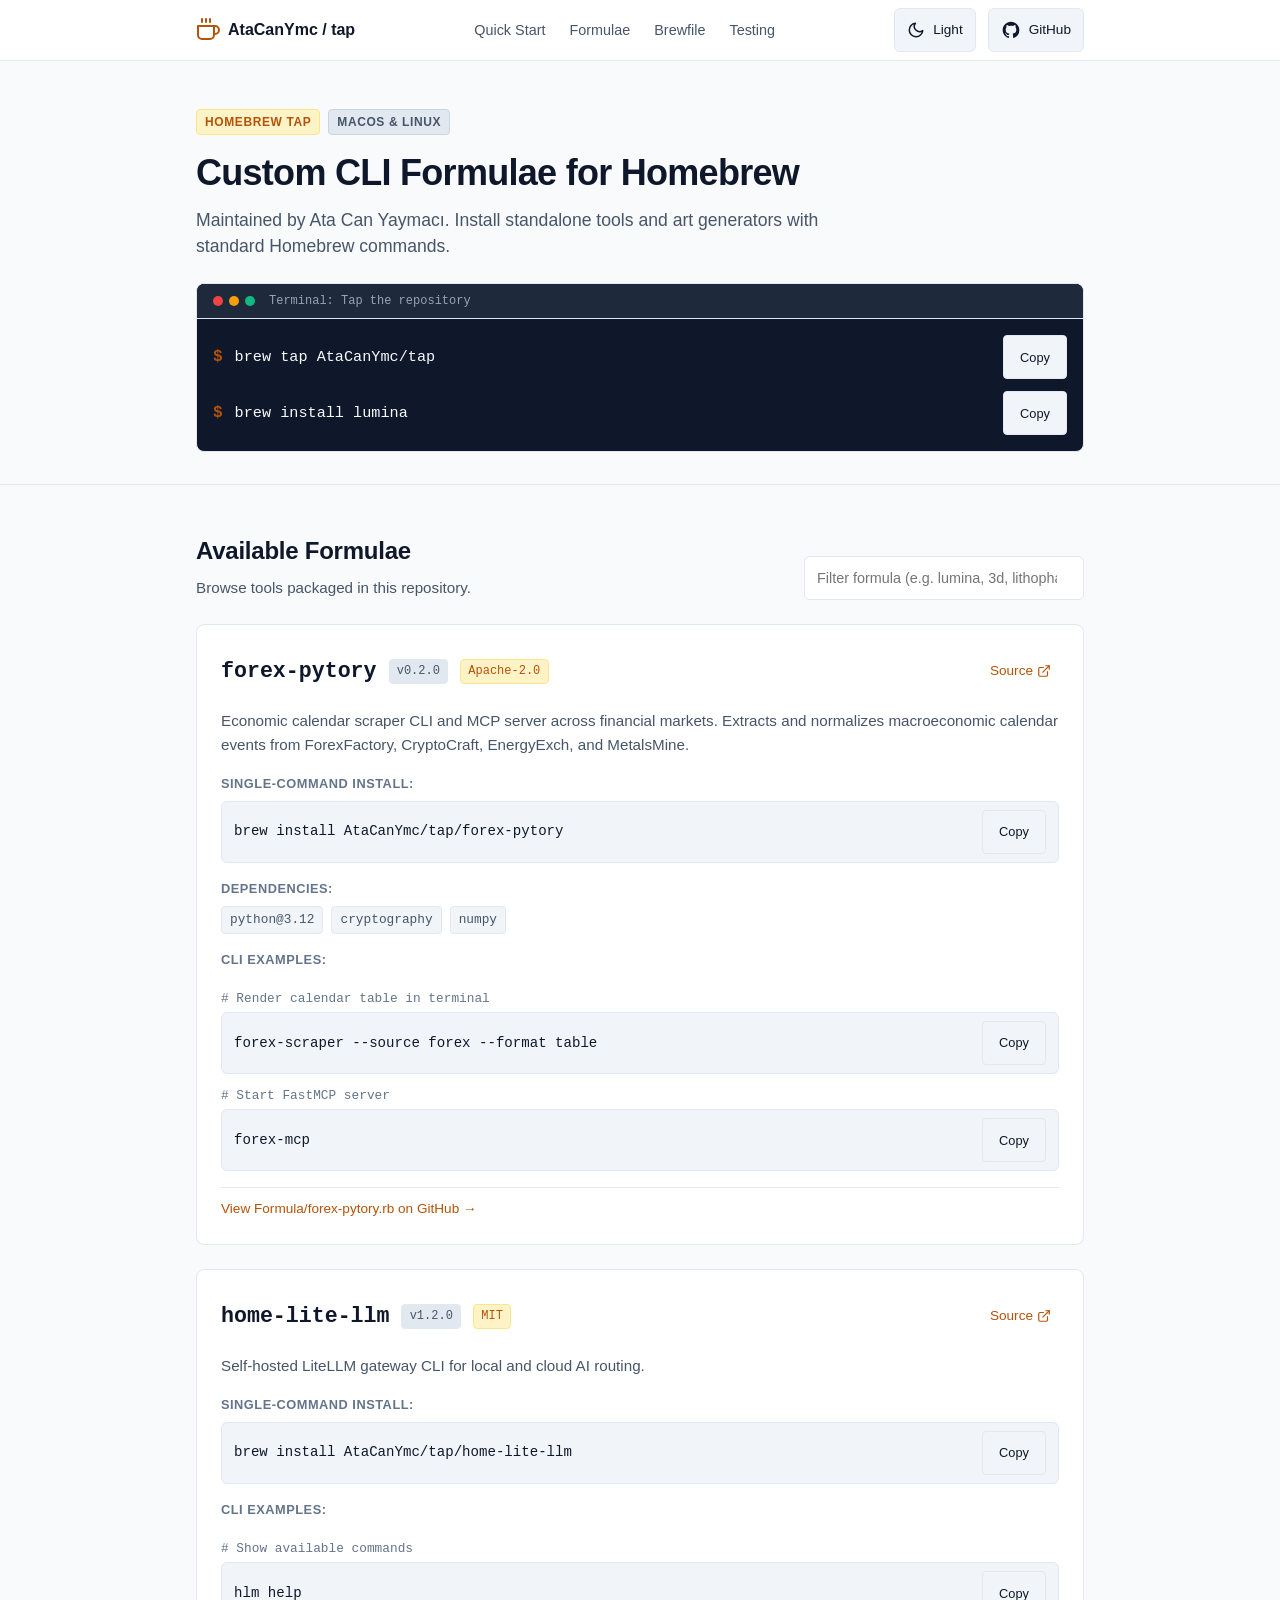
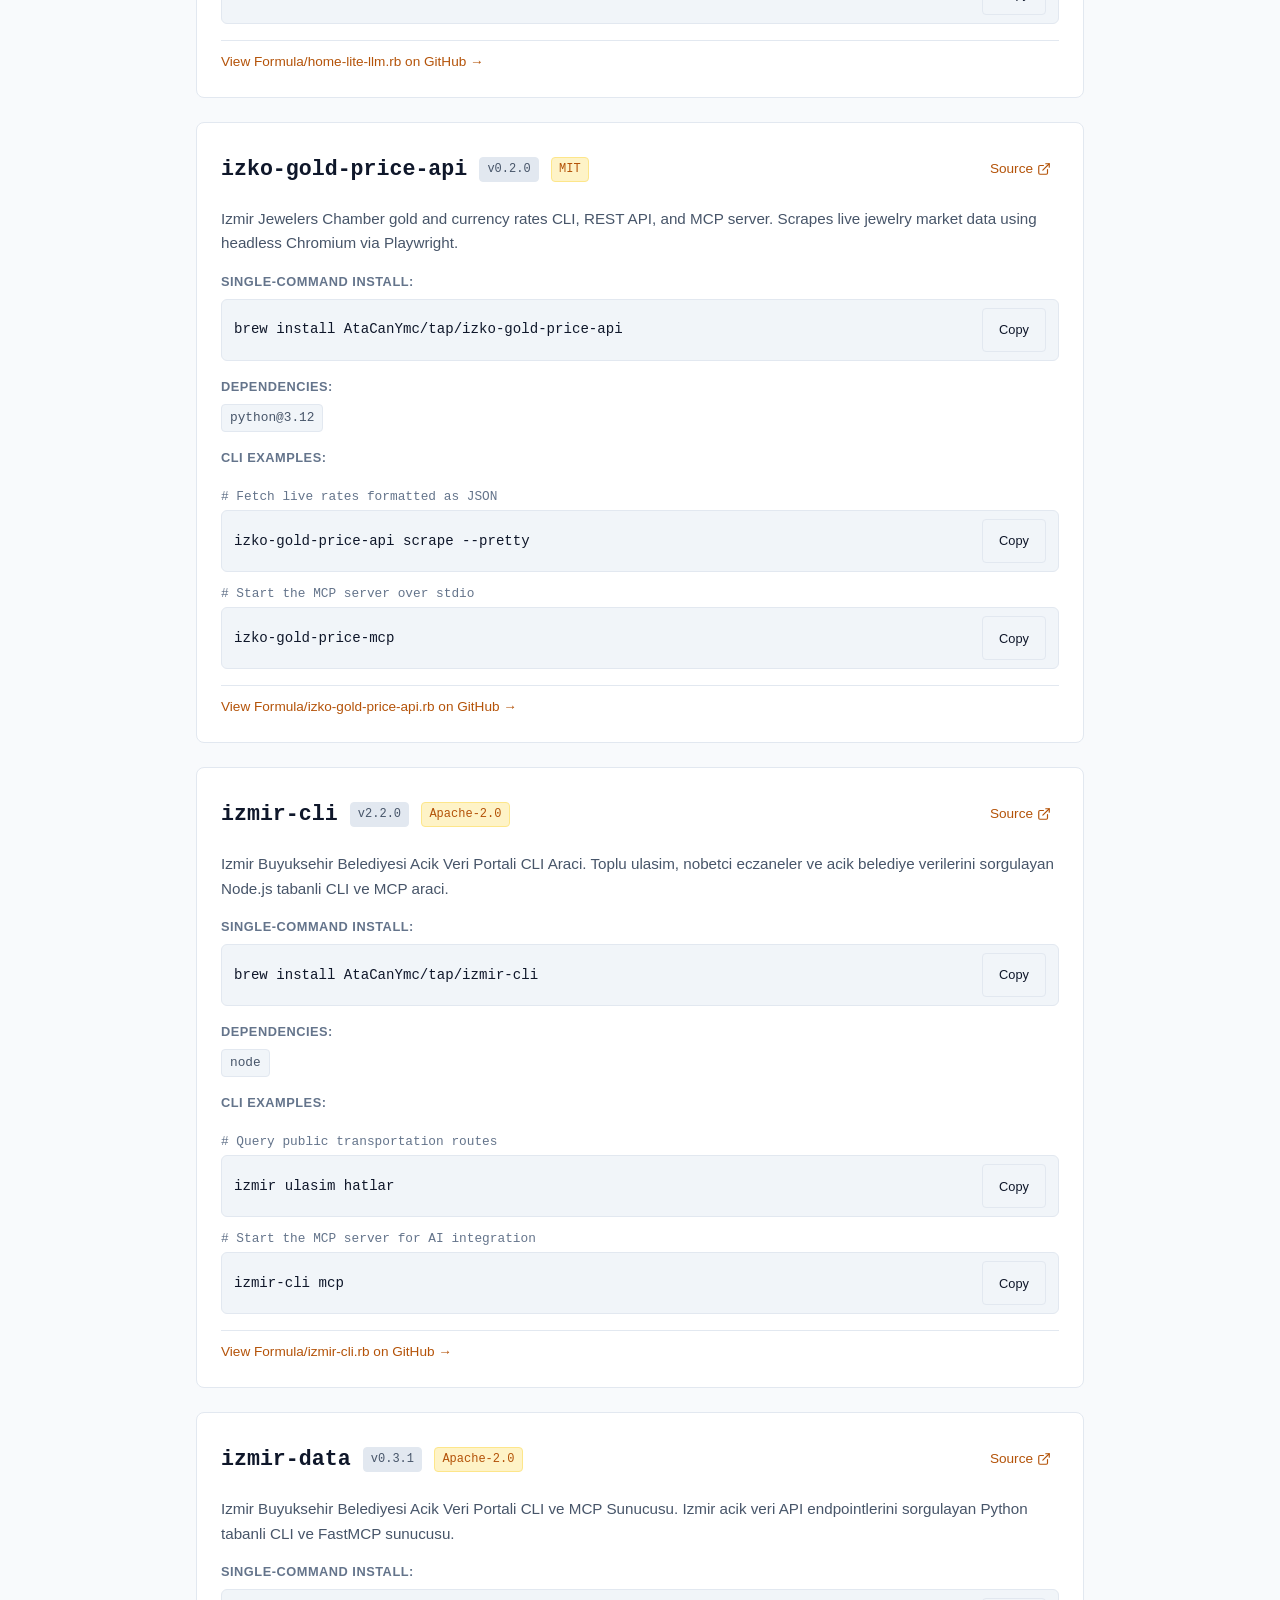
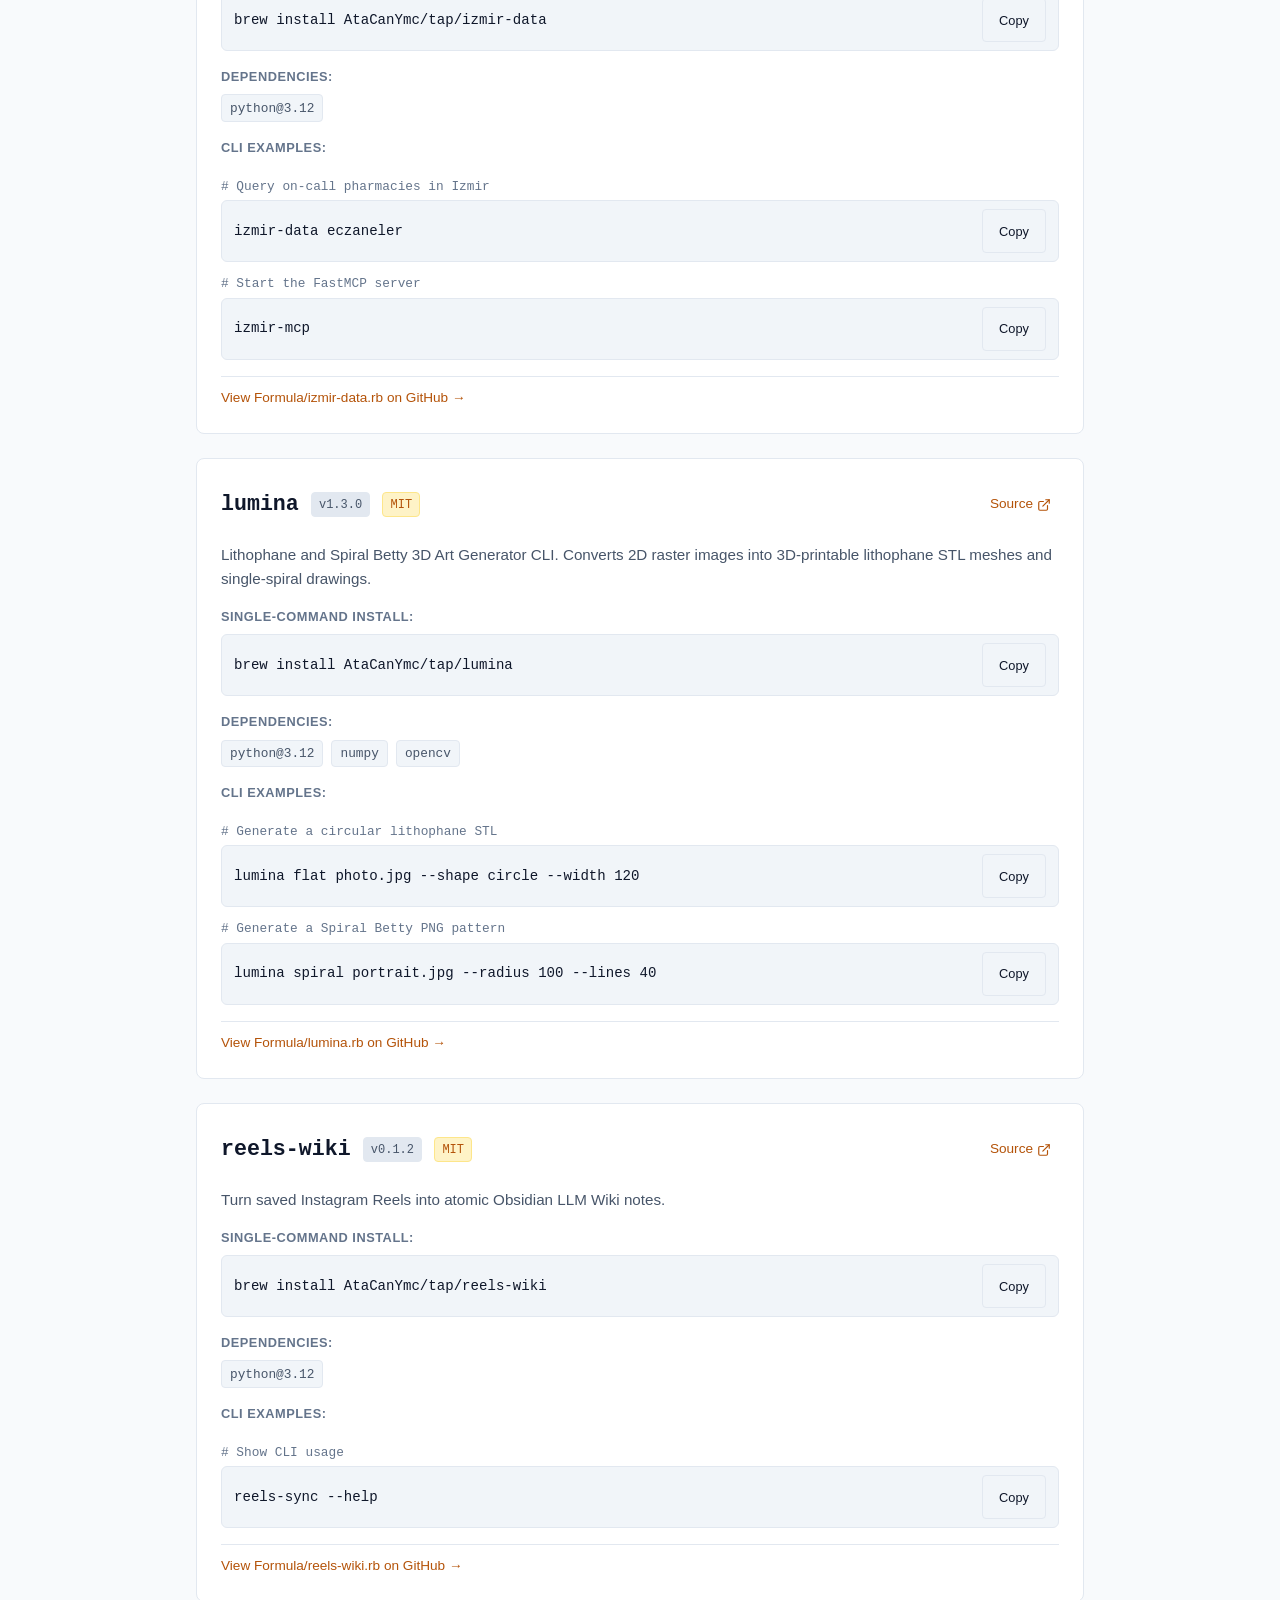
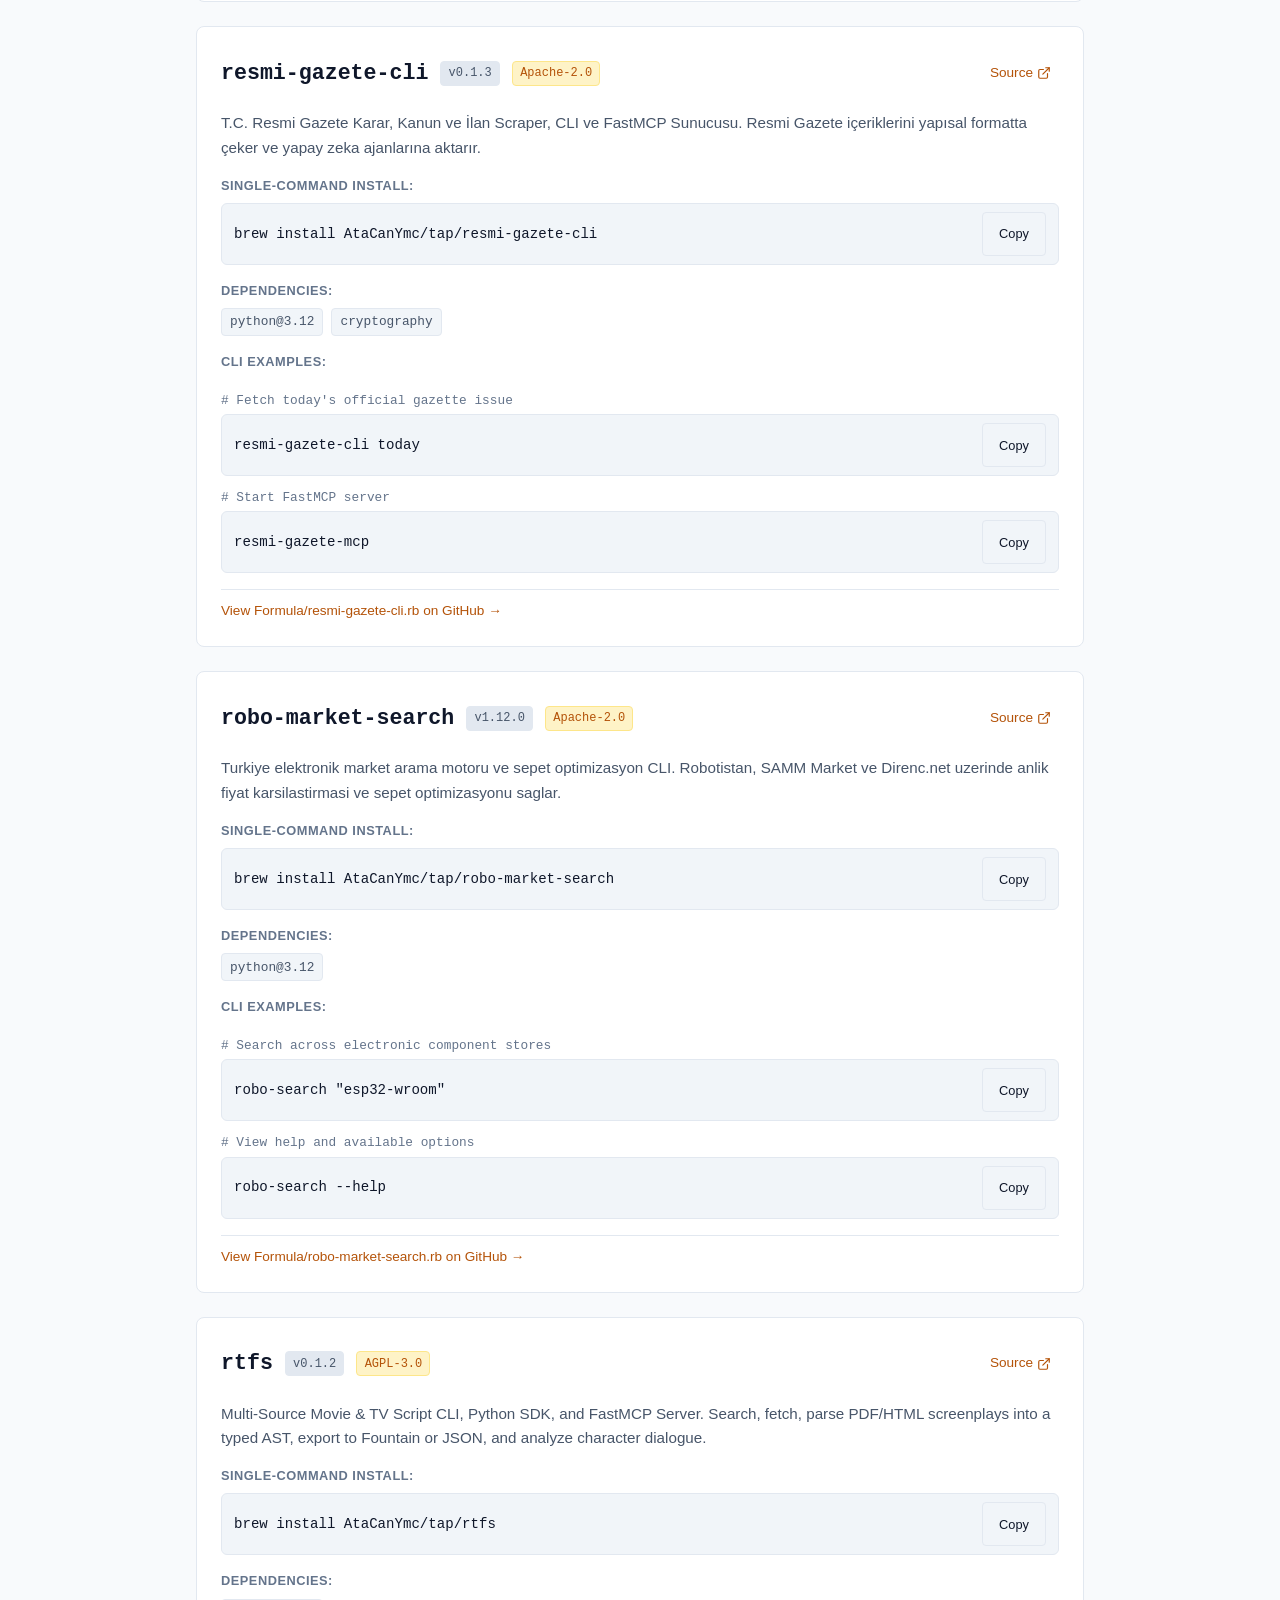
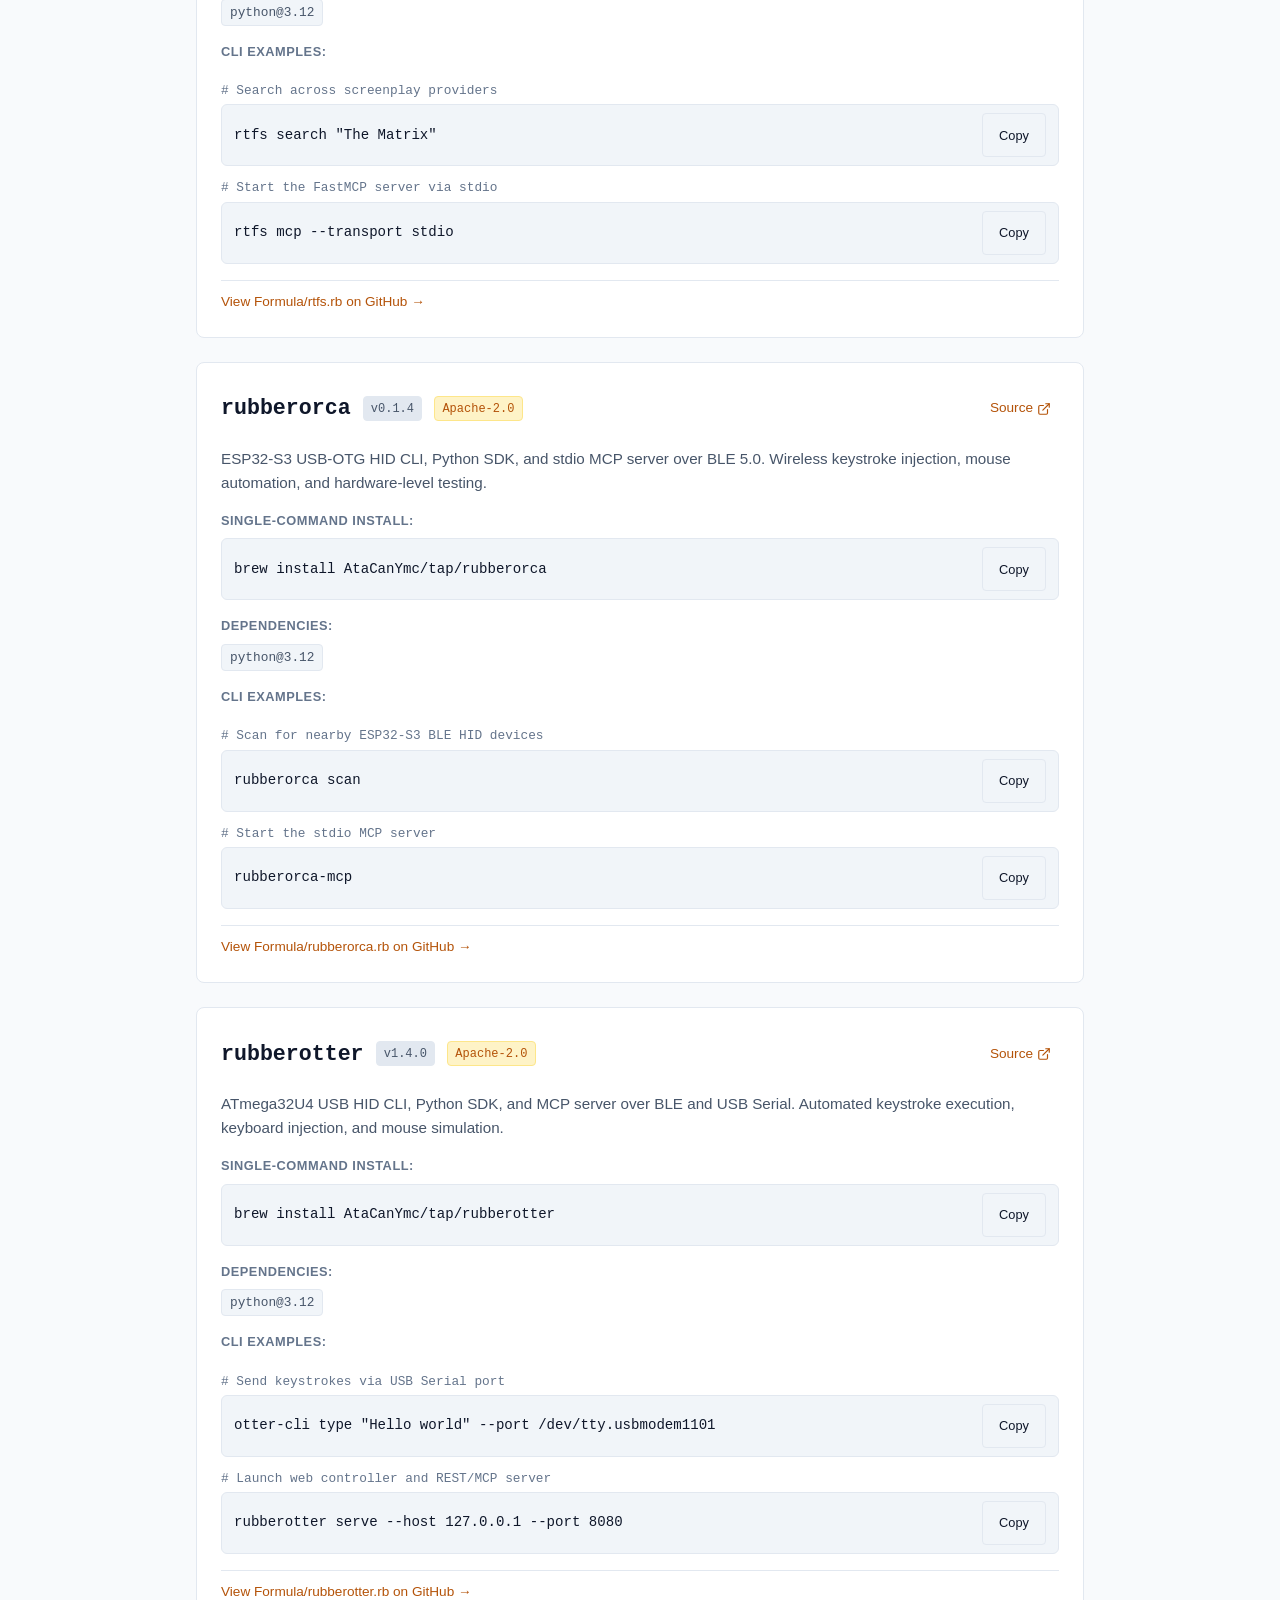
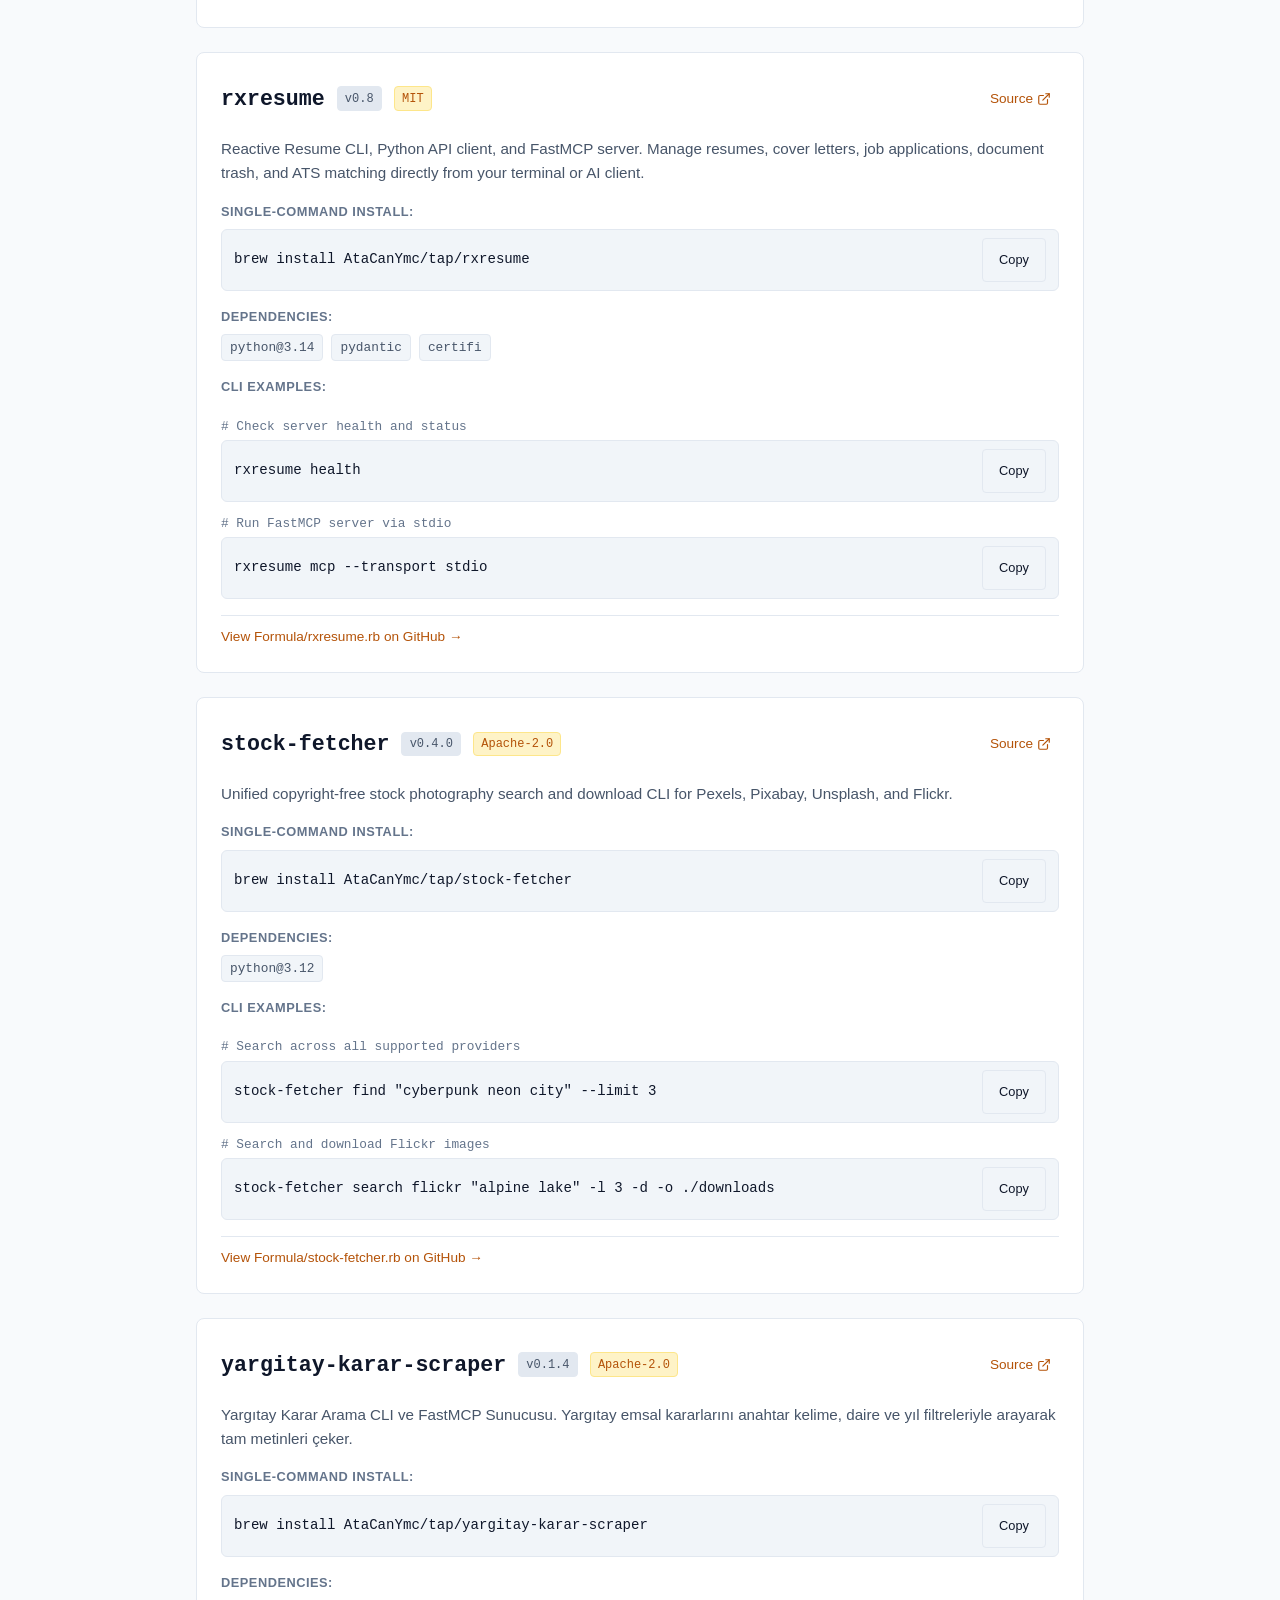
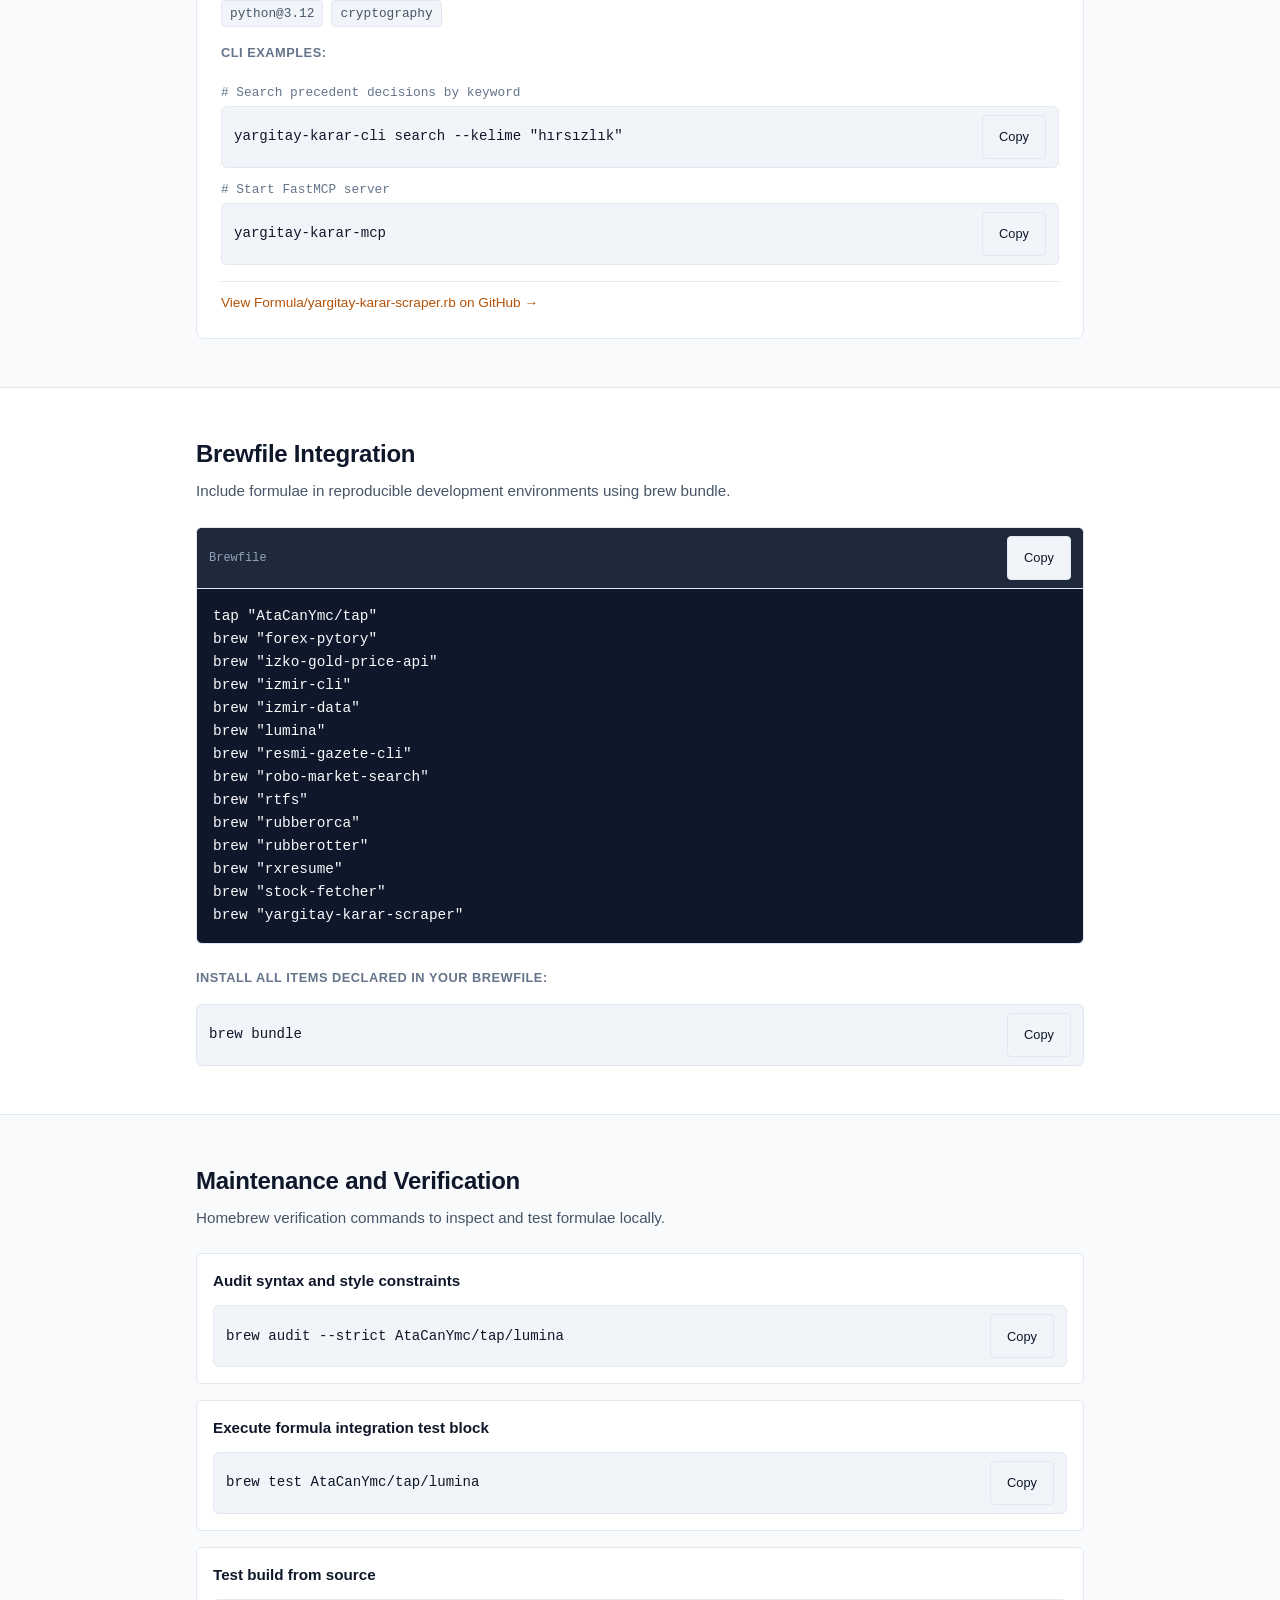
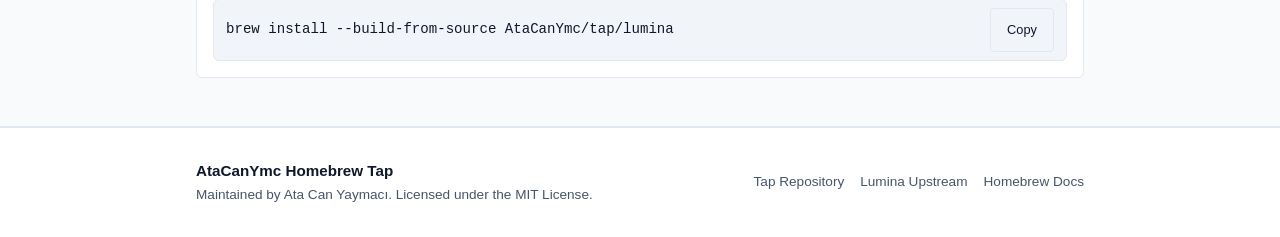
==== commit 05d7b3f8: "docs: sync 15 formulae, add architecture diagram, fix home-lite-llm patch path" ====
--- a/docs/index.html
+++ b/docs/index.html
@@ -186,6 +186,58 @@
             </div>
           </article>
 
+          <!-- Home LiteLLM Formula Card -->
+          <article class="formula-card" data-name="home-lite-llm" data-keywords="home lite llm hlm litellm gateway ai routing cli">
+            <div class="card-header">
+              <div class="card-title-group">
+                <h3 class="formula-name">home-lite-llm</h3>
+                <span class="version-badge">v1.2.0</span>
+                <span class="license-badge">MIT</span>
+              </div>
+              <a href="https://github.com/AtaCanYmc/home-lite-llm" class="card-link" target="_blank" rel="noopener noreferrer" aria-label="View home-lite-llm on GitHub">
+                Source
+                <svg width="14" height="14" viewBox="0 0 24 24" fill="none" stroke="currentColor" stroke-width="2" stroke-linecap="round" stroke-linejoin="round" aria-hidden="true">
+                  <path d="M18 13v6a2 2 0 0 1-2 2H5a2 2 0 0 1-2-2V8a2 2 0 0 1 2-2h6"></path>
+                  <polyline points="15 3 21 3 21 9"></polyline>
+                  <line x1="10" y1="14" x2="21" y2="3"></line>
+                </svg>
+              </a>
+            </div>
+
+            <p class="card-desc">
+              Self-hosted LiteLLM gateway CLI for local and cloud AI routing.
+            </p>
+
+            <div class="install-block">
+              <span class="block-label">Single-command install:</span>
+              <div class="code-line">
+                <code id="cmd-direct-home-lite-llm">brew install AtaCanYmc/tap/home-lite-llm</code>
+                <button class="copy-btn" type="button" data-copy-target="cmd-direct-home-lite-llm" aria-label="Copy direct install command for home-lite-llm">
+                  <span class="copy-text">Copy</span>
+                </button>
+              </div>
+            </div>
+
+            <div class="examples-group">
+              <span class="examples-title">CLI Examples:</span>
+              <div class="example-item">
+                <span class="example-comment"># Show available commands</span>
+                <div class="code-line">
+                  <code id="cmd-ex-hlm-help">hlm help</code>
+                  <button class="copy-btn" type="button" data-copy-target="cmd-ex-hlm-help" aria-label="Copy hlm help command">
+                    <span class="copy-text">Copy</span>
+                  </button>
+                </div>
+              </div>
+            </div>
+
+            <div class="card-footer">
+              <a href="https://github.com/AtaCanYmc/homebrew-tap/blob/main/Formula/home-lite-llm.rb" class="view-formula-link" target="_blank" rel="noopener noreferrer">
+                View Formula/home-lite-llm.rb on GitHub &rarr;
+              </a>
+            </div>
+          </article>
+
           <!-- IZKO Gold Price API Formula Card -->
           <article class="formula-card" data-name="izko-gold-price-api" data-keywords="izko gold altin currency rates izmir jewelers chamber playwright rest mcp python cli">
             <div class="card-header">
@@ -460,6 +512,65 @@
             </div>
           </article>
 
+          <!-- Reels Wiki Formula Card -->
+          <article class="formula-card" data-name="reels-wiki" data-keywords="reels wiki instagram obsidian llm notes sync python cli">
+            <div class="card-header">
+              <div class="card-title-group">
+                <h3 class="formula-name">reels-wiki</h3>
+                <span class="version-badge">v0.1.2</span>
+                <span class="license-badge">MIT</span>
+              </div>
+              <a href="https://github.com/AtaCanYmc/reels-wiki" class="card-link" target="_blank" rel="noopener noreferrer" aria-label="View reels-wiki on GitHub">
+                Source
+                <svg width="14" height="14" viewBox="0 0 24 24" fill="none" stroke="currentColor" stroke-width="2" stroke-linecap="round" stroke-linejoin="round" aria-hidden="true">
+                  <path d="M18 13v6a2 2 0 0 1-2 2H5a2 2 0 0 1-2-2V8a2 2 0 0 1 2-2h6"></path>
+                  <polyline points="15 3 21 3 21 9"></polyline>
+                  <line x1="10" y1="14" x2="21" y2="3"></line>
+                </svg>
+              </a>
+            </div>
+
+            <p class="card-desc">
+              Turn saved Instagram Reels into atomic Obsidian LLM Wiki notes.
+            </p>
+
+            <div class="install-block">
+              <span class="block-label">Single-command install:</span>
+              <div class="code-line">
+                <code id="cmd-direct-reels-wiki">brew install AtaCanYmc/tap/reels-wiki</code>
+                <button class="copy-btn" type="button" data-copy-target="cmd-direct-reels-wiki" aria-label="Copy direct install command for reels-wiki">
+                  <span class="copy-text">Copy</span>
+                </button>
+              </div>
+            </div>
+
+            <div class="dependencies-group">
+              <span class="dep-title">Dependencies:</span>
+              <ul class="dep-list">
+                <li class="dep-item">python@3.12</li>
+              </ul>
+            </div>
+
+            <div class="examples-group">
+              <span class="examples-title">CLI Examples:</span>
+              <div class="example-item">
+                <span class="example-comment"># Show CLI usage</span>
+                <div class="code-line">
+                  <code id="cmd-ex-reels-sync">reels-sync --help</code>
+                  <button class="copy-btn" type="button" data-copy-target="cmd-ex-reels-sync" aria-label="Copy reels-sync help command">
+                    <span class="copy-text">Copy</span>
+                  </button>
+                </div>
+              </div>
+            </div>
+
+            <div class="card-footer">
+              <a href="https://github.com/AtaCanYmc/homebrew-tap/blob/main/Formula/reels-wiki.rb" class="view-formula-link" target="_blank" rel="noopener noreferrer">
+                View Formula/reels-wiki.rb on GitHub &rarr;
+              </a>
+            </div>
+          </article>
+
           <!-- Resmi Gazete CLI Formula Card -->
           <article class="formula-card" data-name="resmi-gazete-cli" data-keywords="resmi gazete karar kanun teblig ilan mevzuat fastmcp scraper python cli">
             <div class="card-header">
@@ -602,7 +713,7 @@
             <div class="card-header">
               <div class="card-title-group">
                 <h3 class="formula-name">rtfs</h3>
-                <span class="version-badge">v0.1.1</span>
+                <span class="version-badge">v0.1.2</span>
                 <span class="license-badge">AGPL-3.0</span>
               </div>
               <a href="https://github.com/AtaCanYmc/rtfs" class="card-link" target="_blank" rel="noopener noreferrer" aria-label="View rtfs on GitHub">
@@ -670,7 +781,7 @@
             <div class="card-header">
               <div class="card-title-group">
                 <h3 class="formula-name">rubberorca</h3>
-                <span class="version-badge">v0.1.3</span>
+                <span class="version-badge">v0.1.4</span>
                 <span class="license-badge">Apache-2.0</span>
               </div>
               <a href="https://github.com/AtaCanYmc/RubberOrca" class="card-link" target="_blank" rel="noopener noreferrer" aria-label="View rubberorca on GitHub">
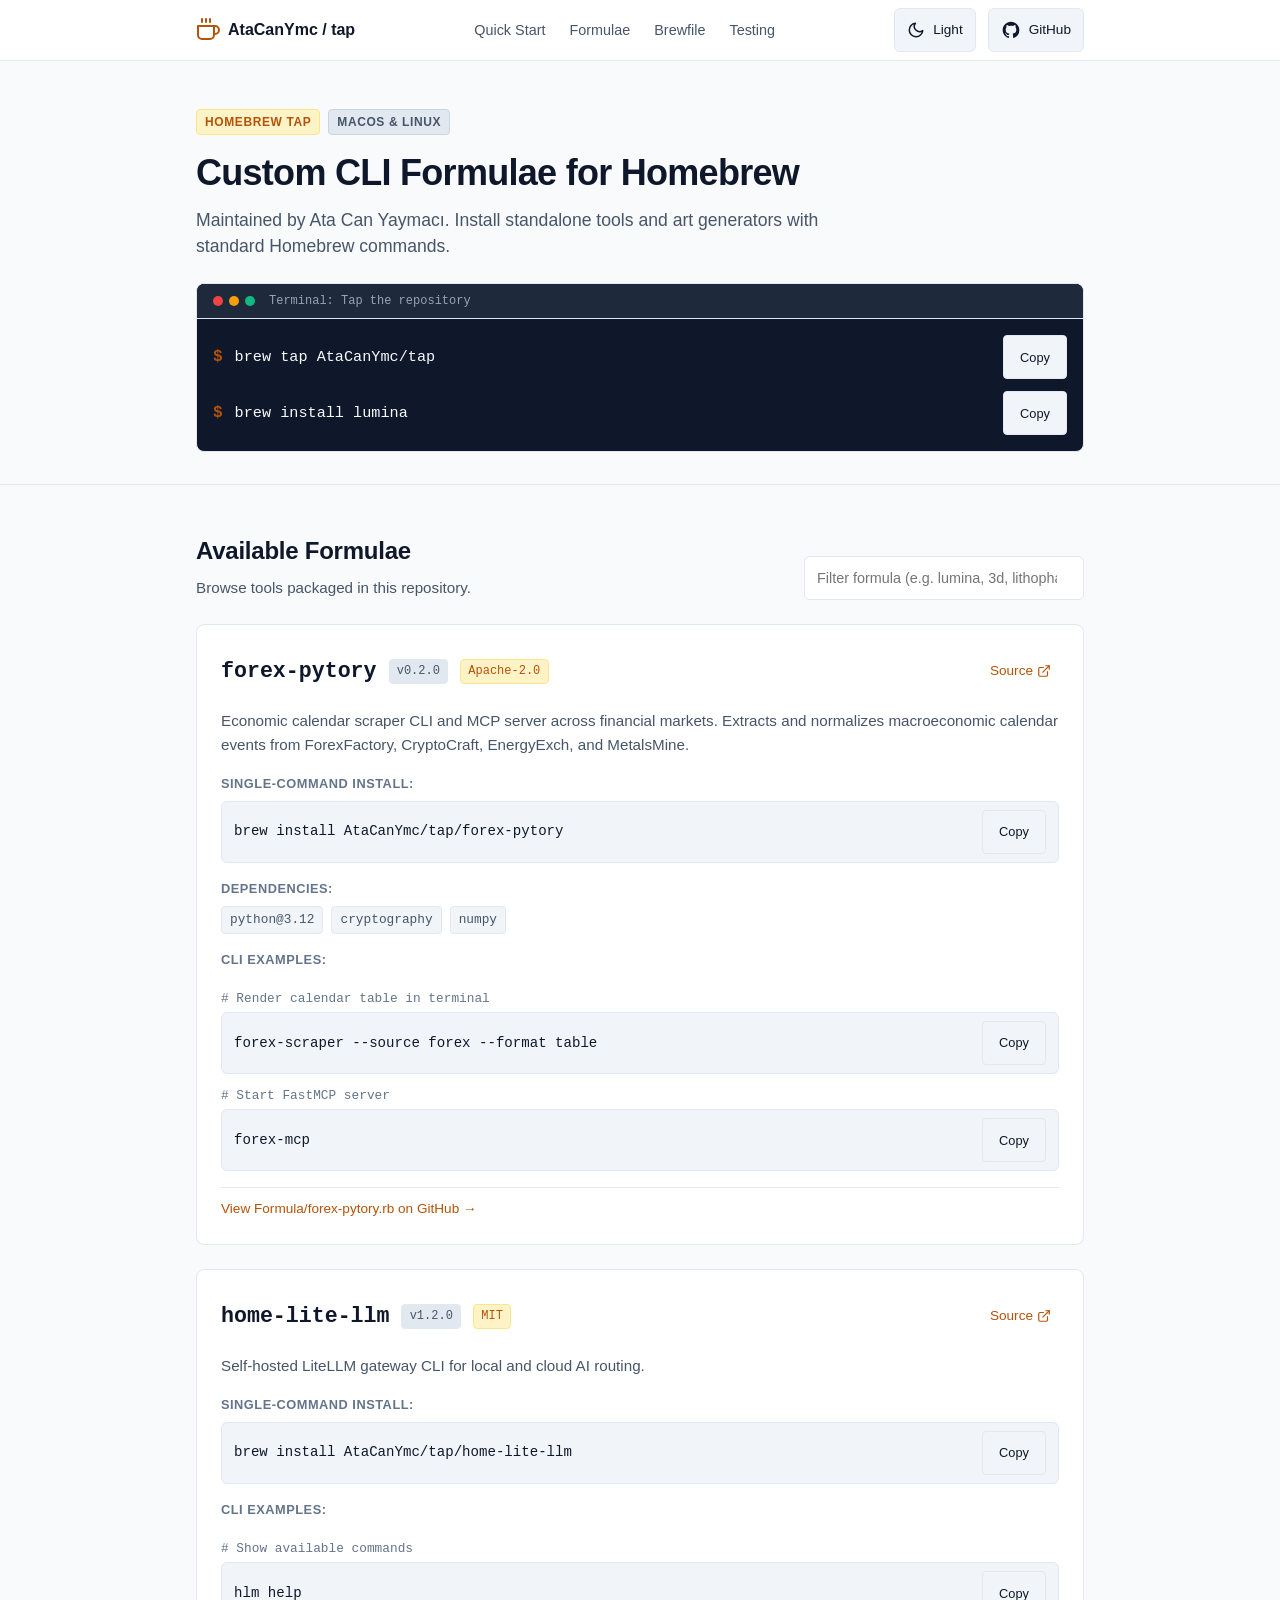
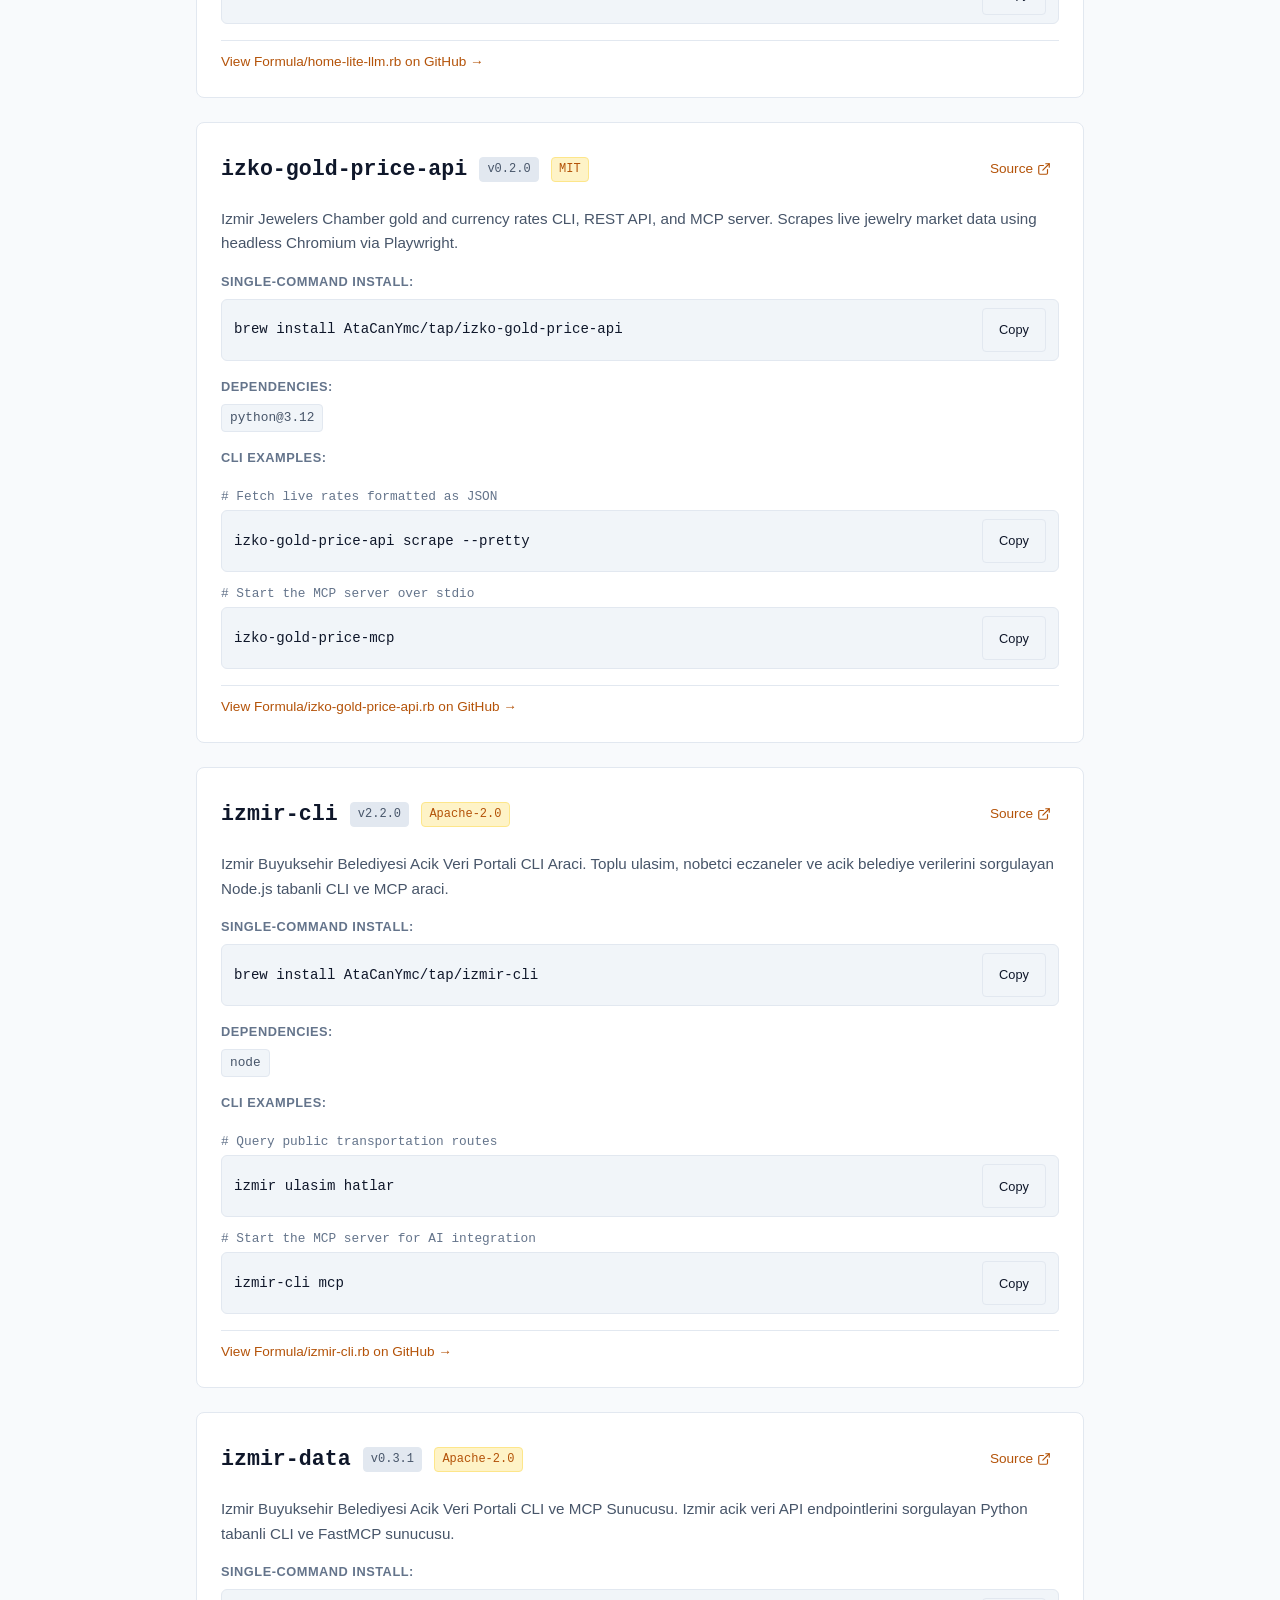
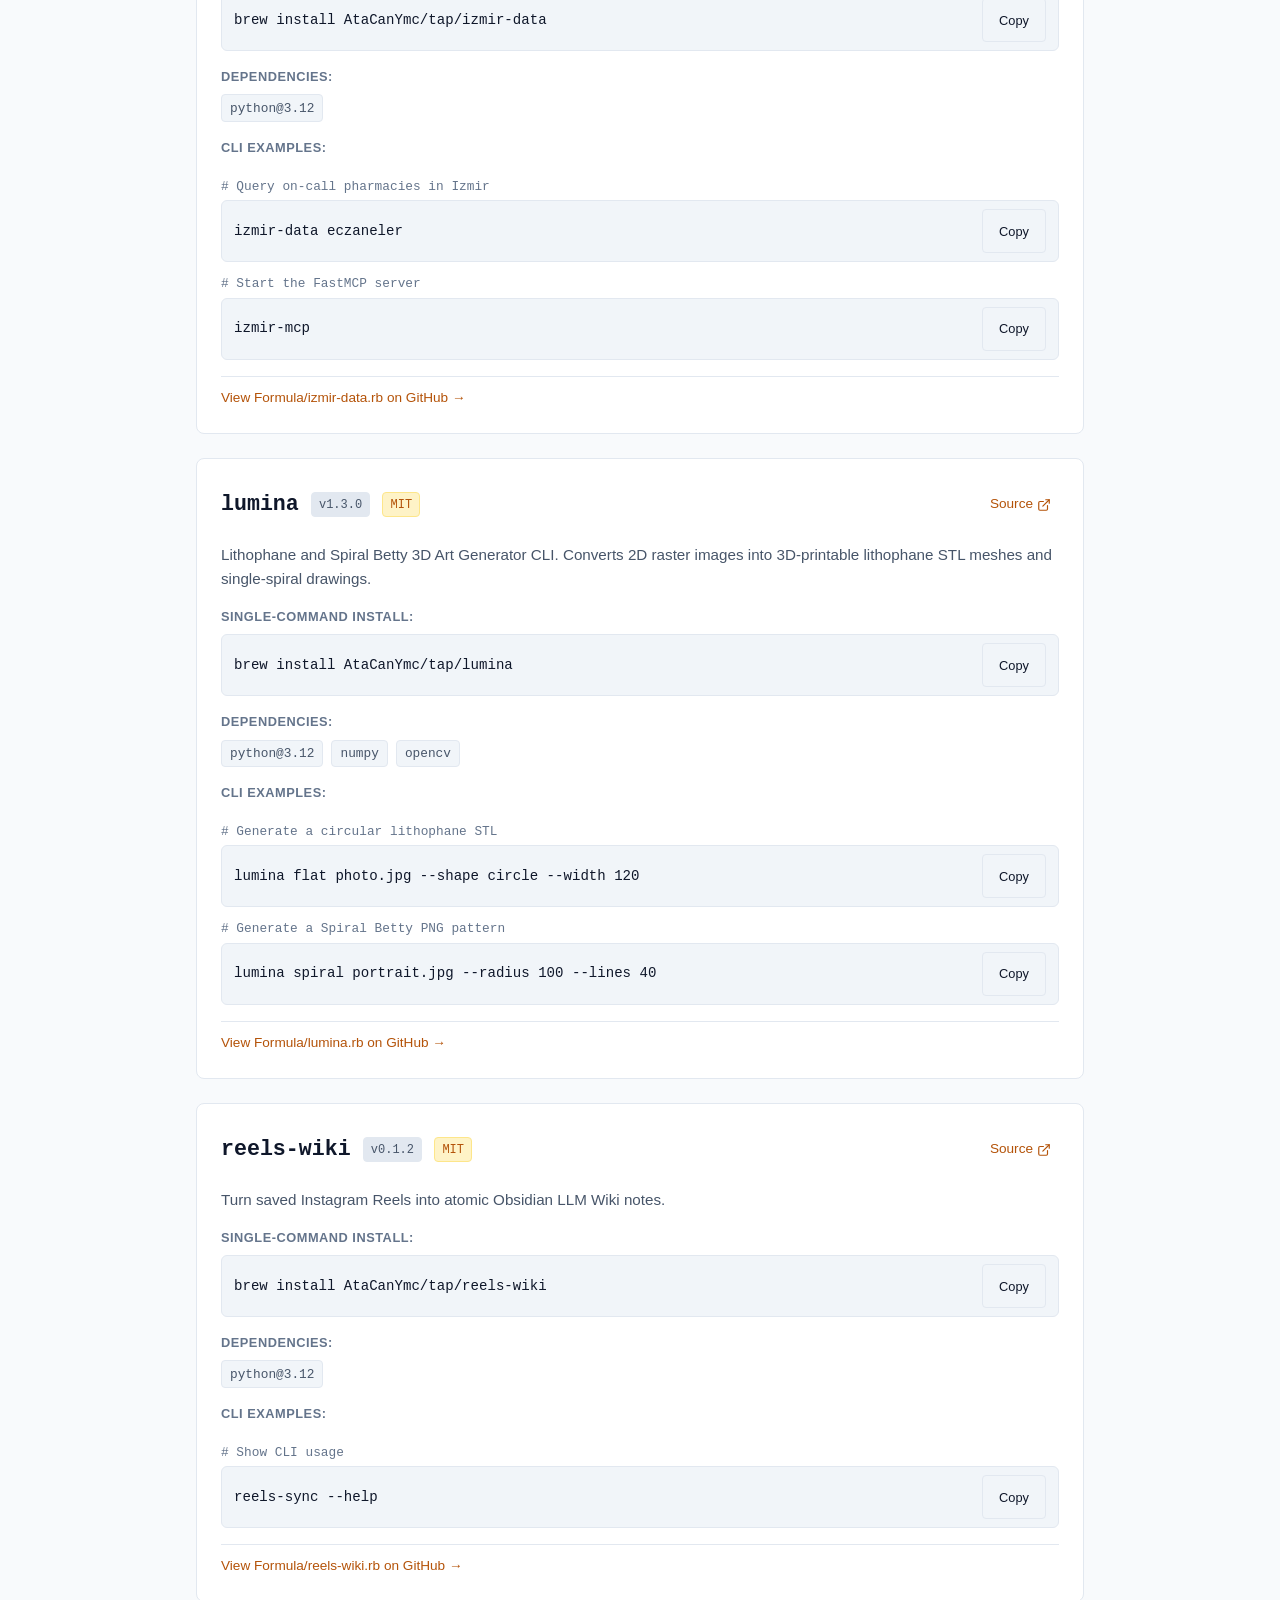
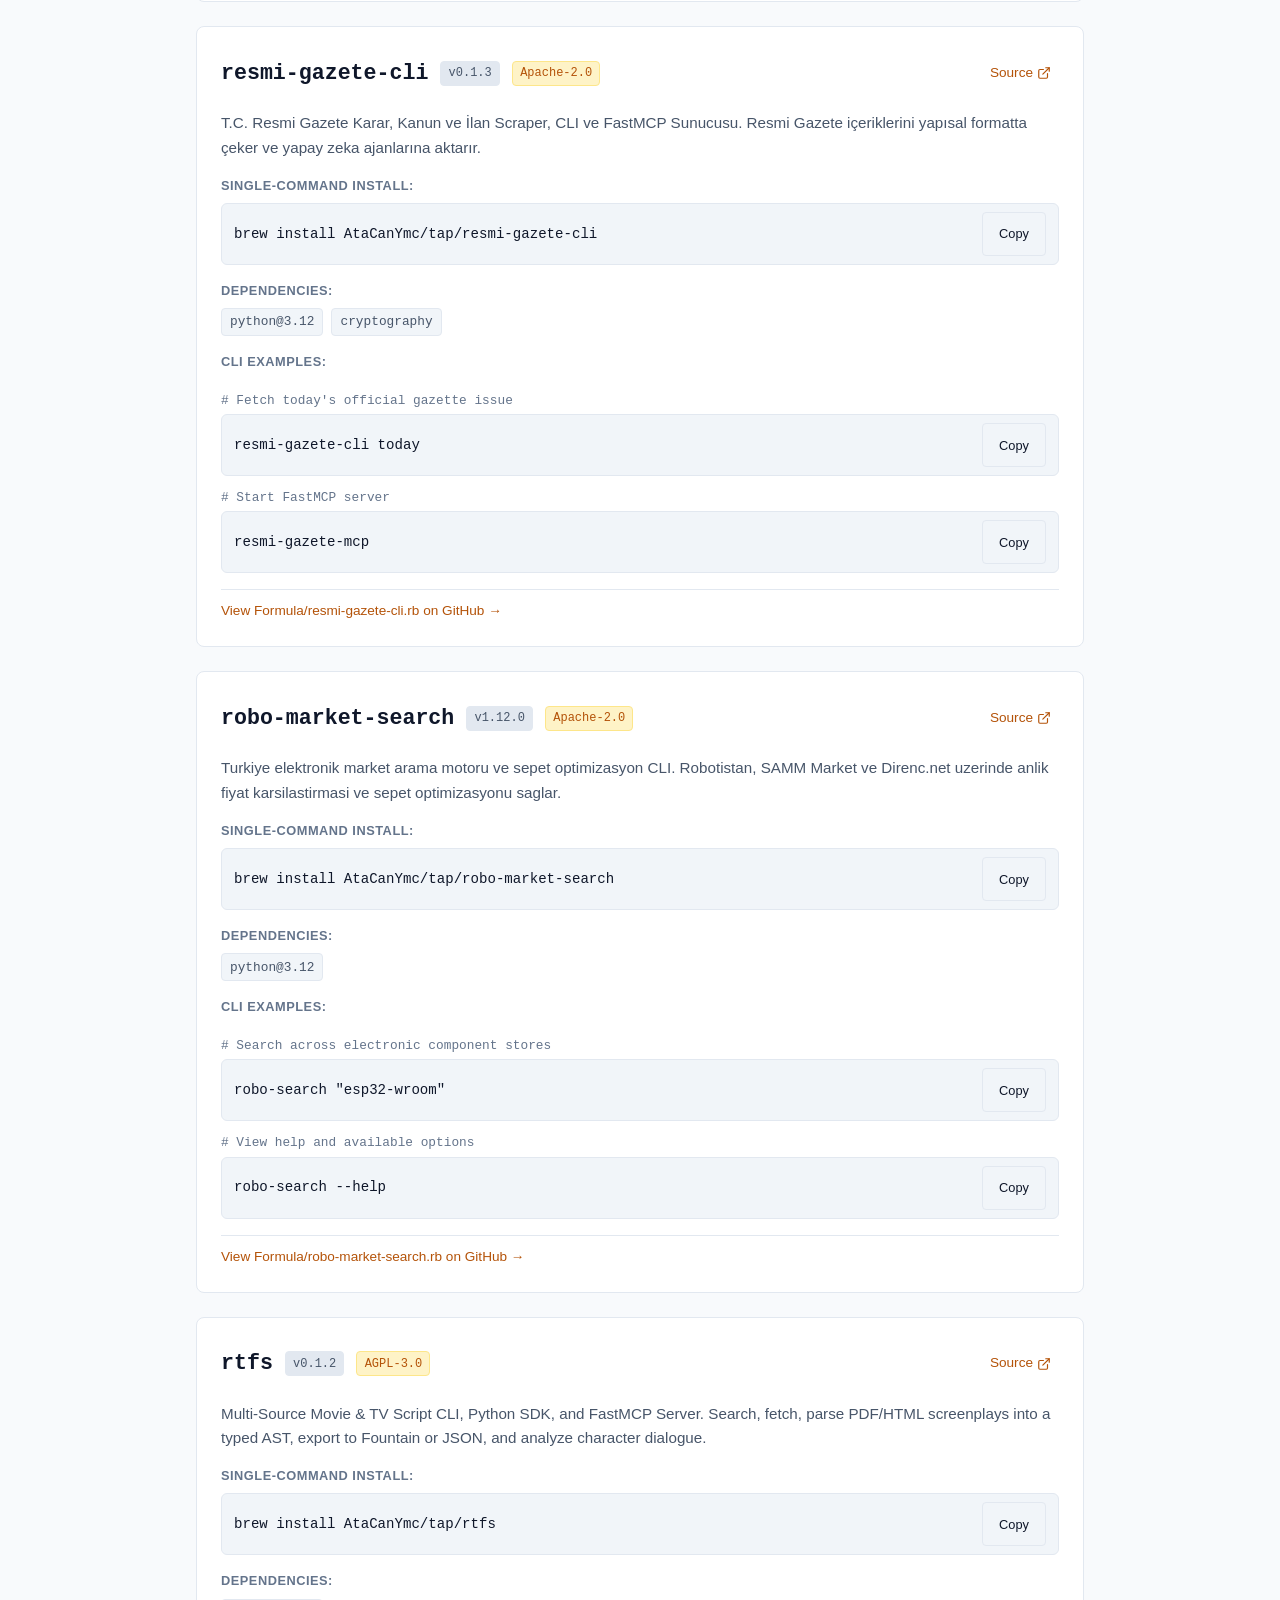
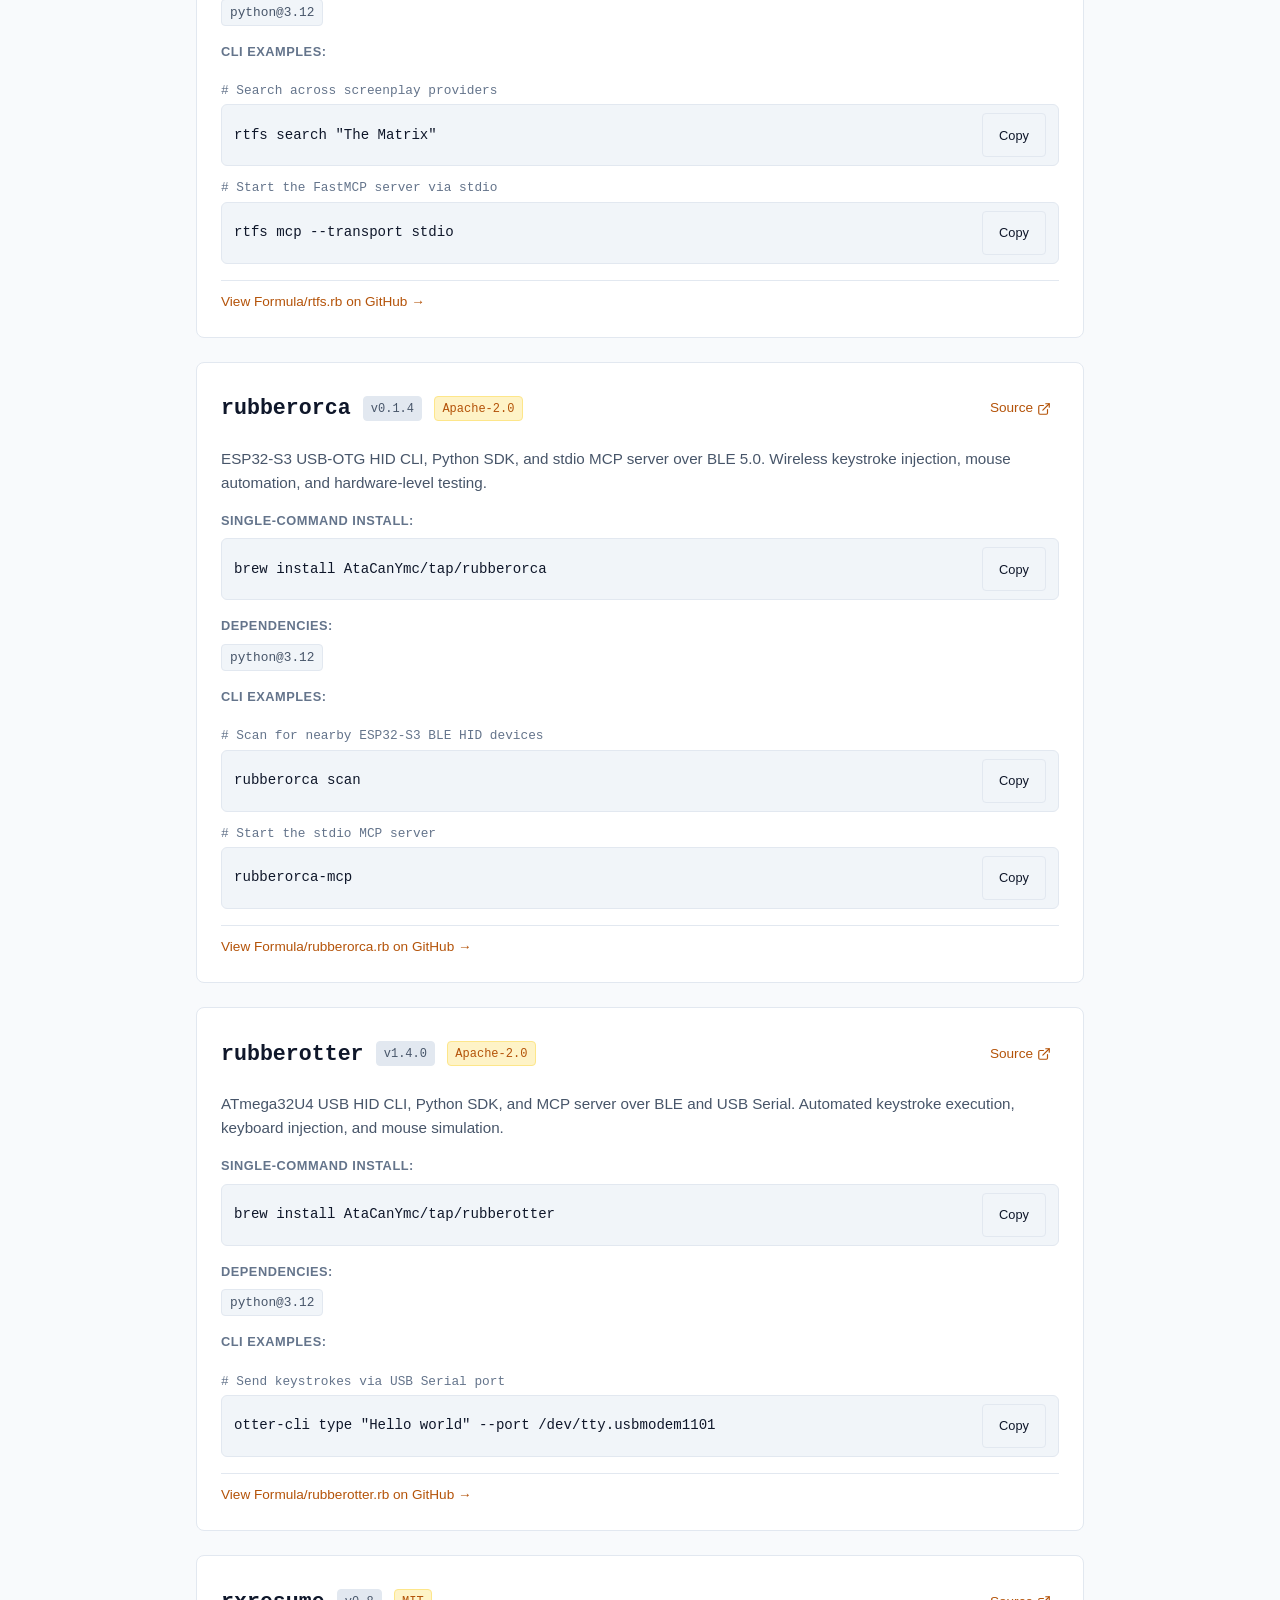
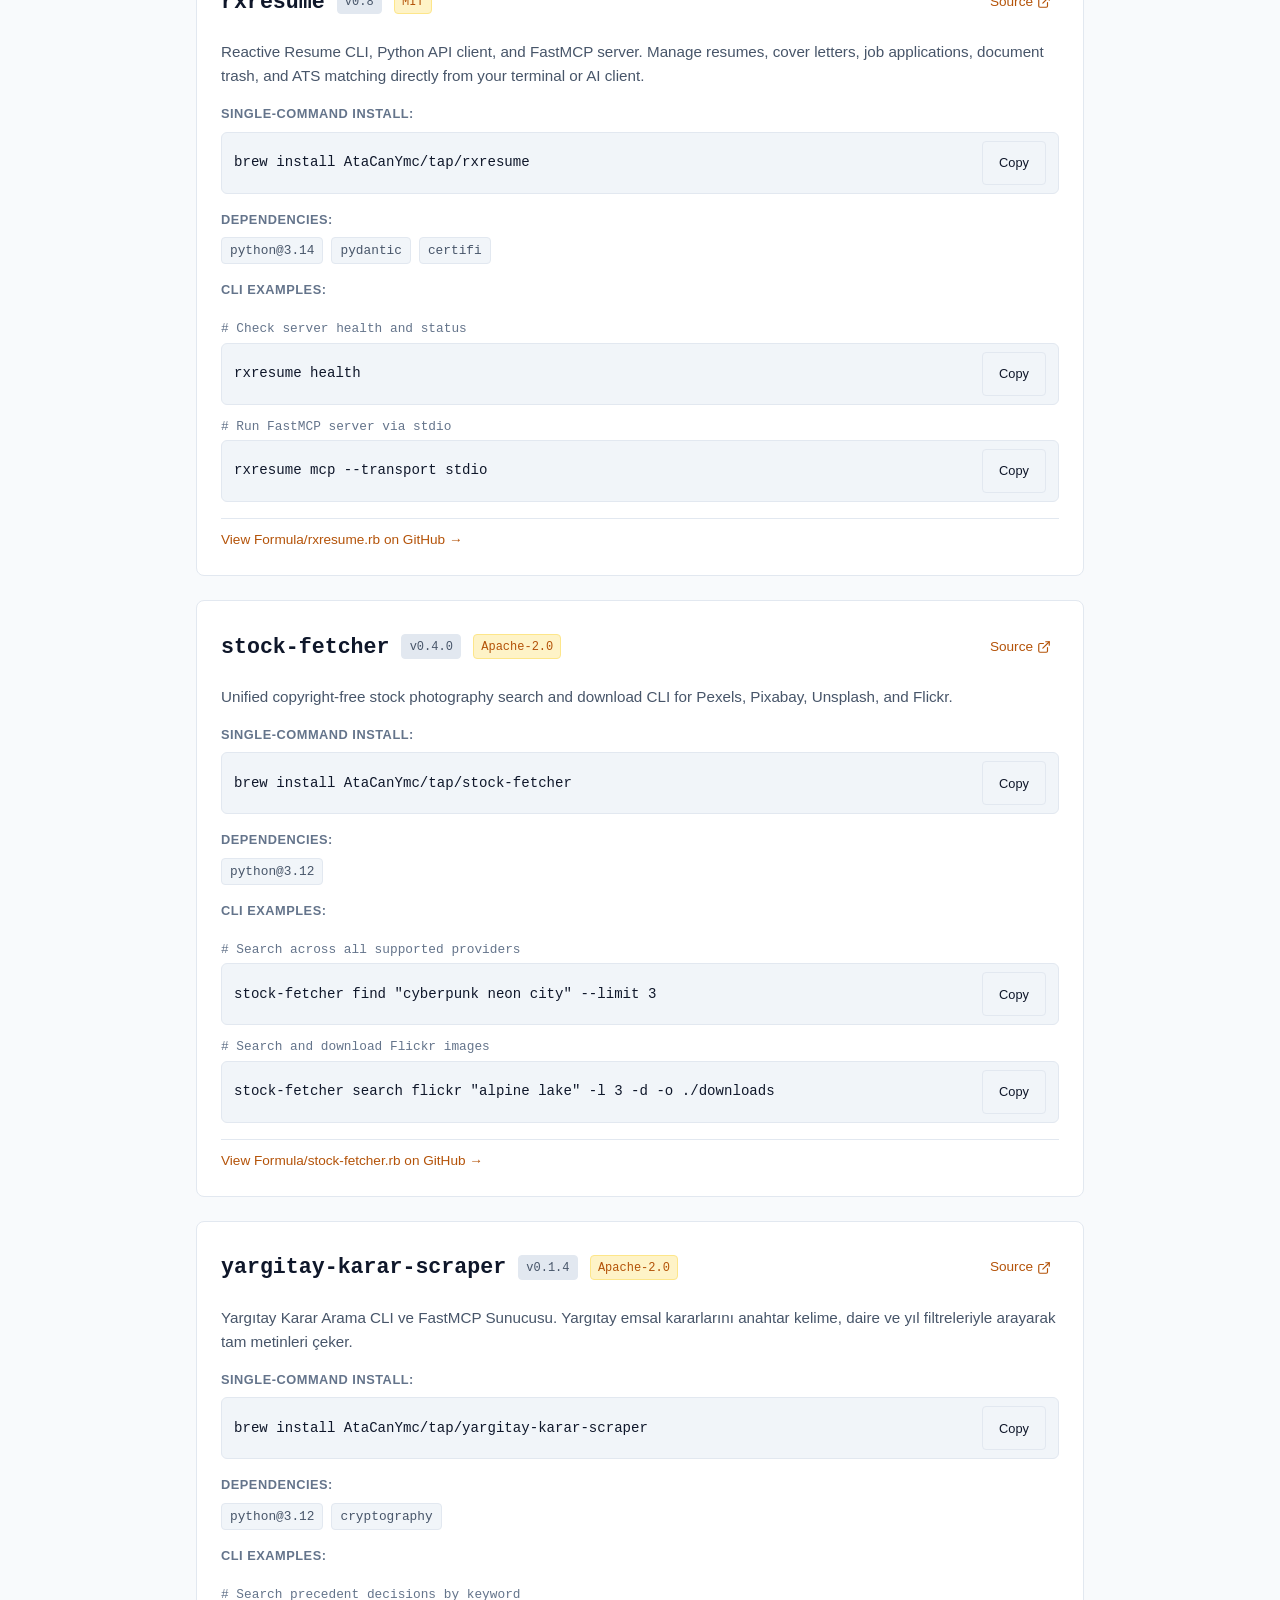
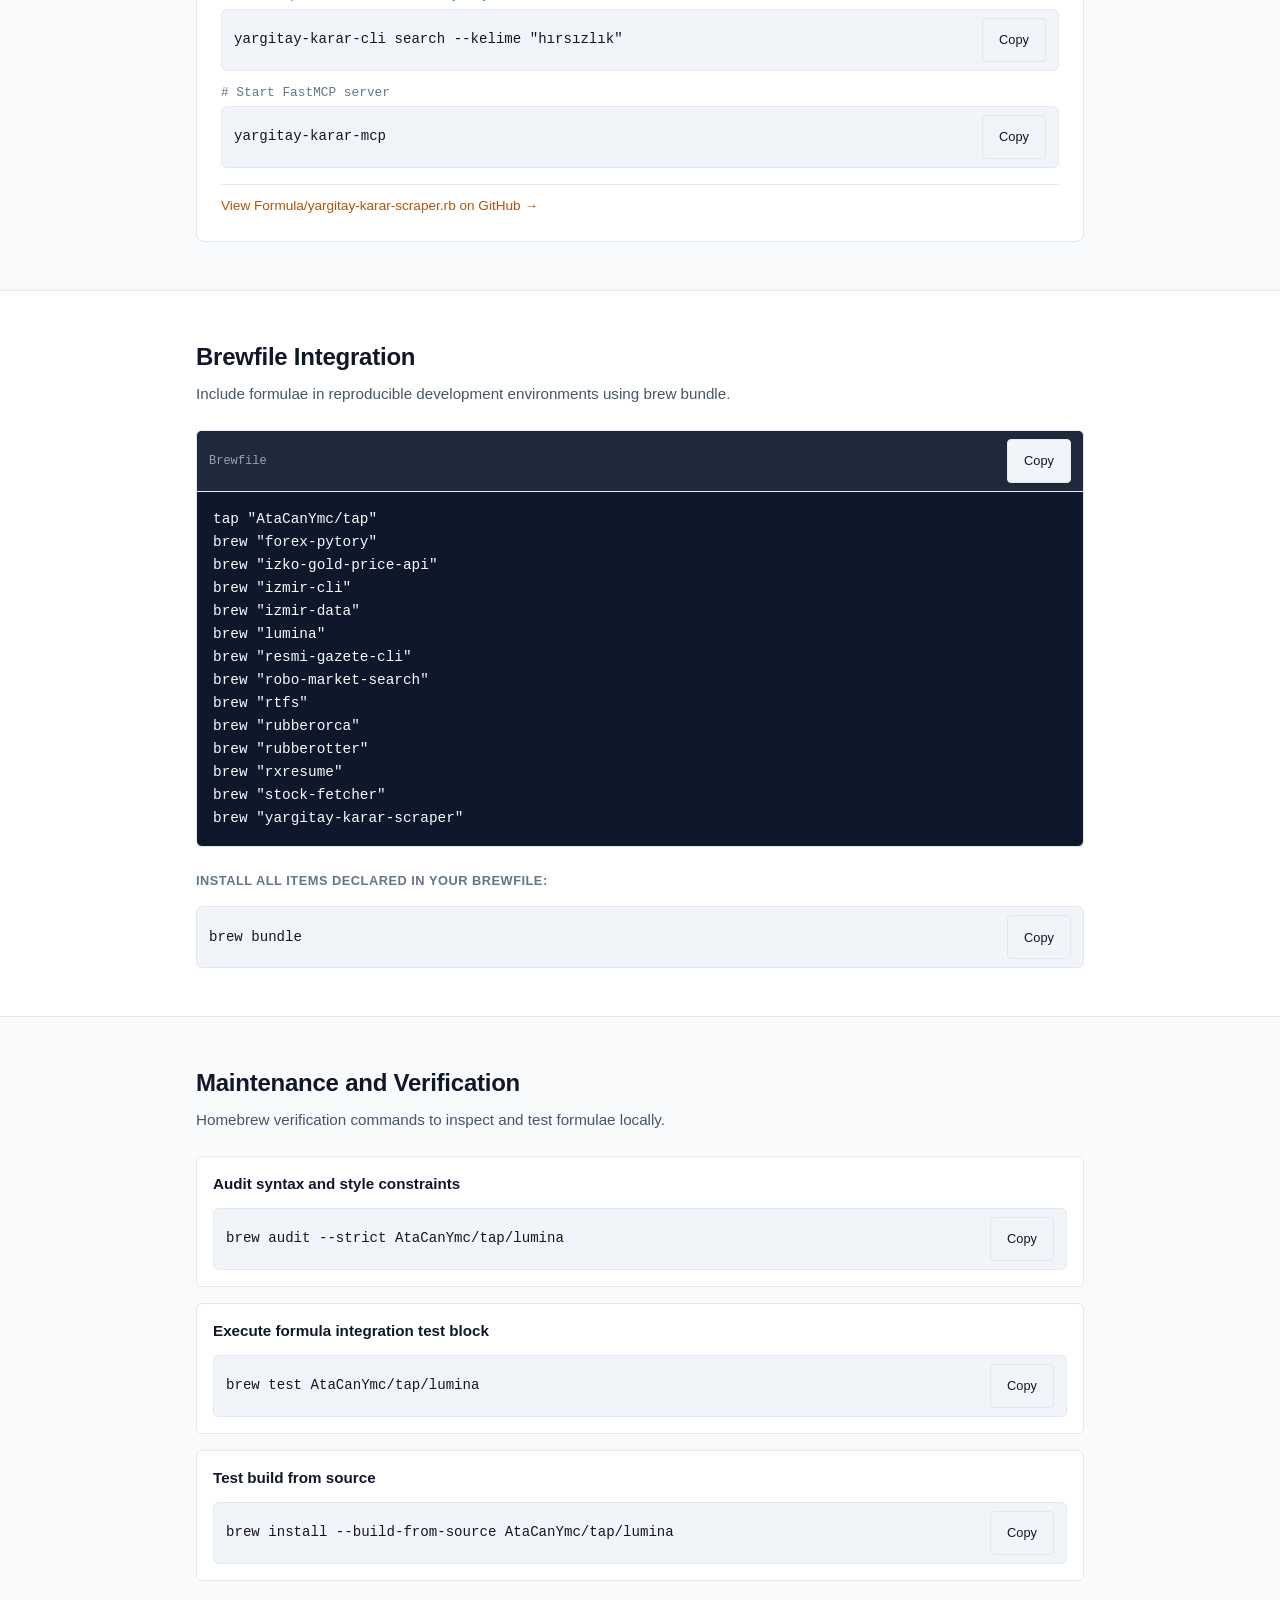
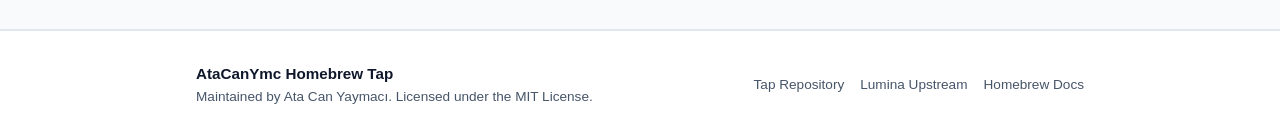
==== commit 71746fc4: "docs: fix 6 formula drifts and add Brewfile category profiles" ====
--- a/docs/index.html
+++ b/docs/index.html
@@ -894,15 +894,6 @@
                   </button>
                 </div>
               </div>
-              <div class="example-item">
-                <span class="example-comment"># Launch web controller and REST/MCP server</span>
-                <div class="code-line">
-                  <code id="cmd-ex-rubberotter-serve">rubberotter serve --host 127.0.0.1 --port 8080</code>
-                  <button class="copy-btn" type="button" data-copy-target="cmd-ex-rubberotter-serve" aria-label="Copy rubberotter serve command">
-                    <span class="copy-text">Copy</span>
-                  </button>
-                </div>
-              </div>
             </div>
 
             <div class="card-footer">
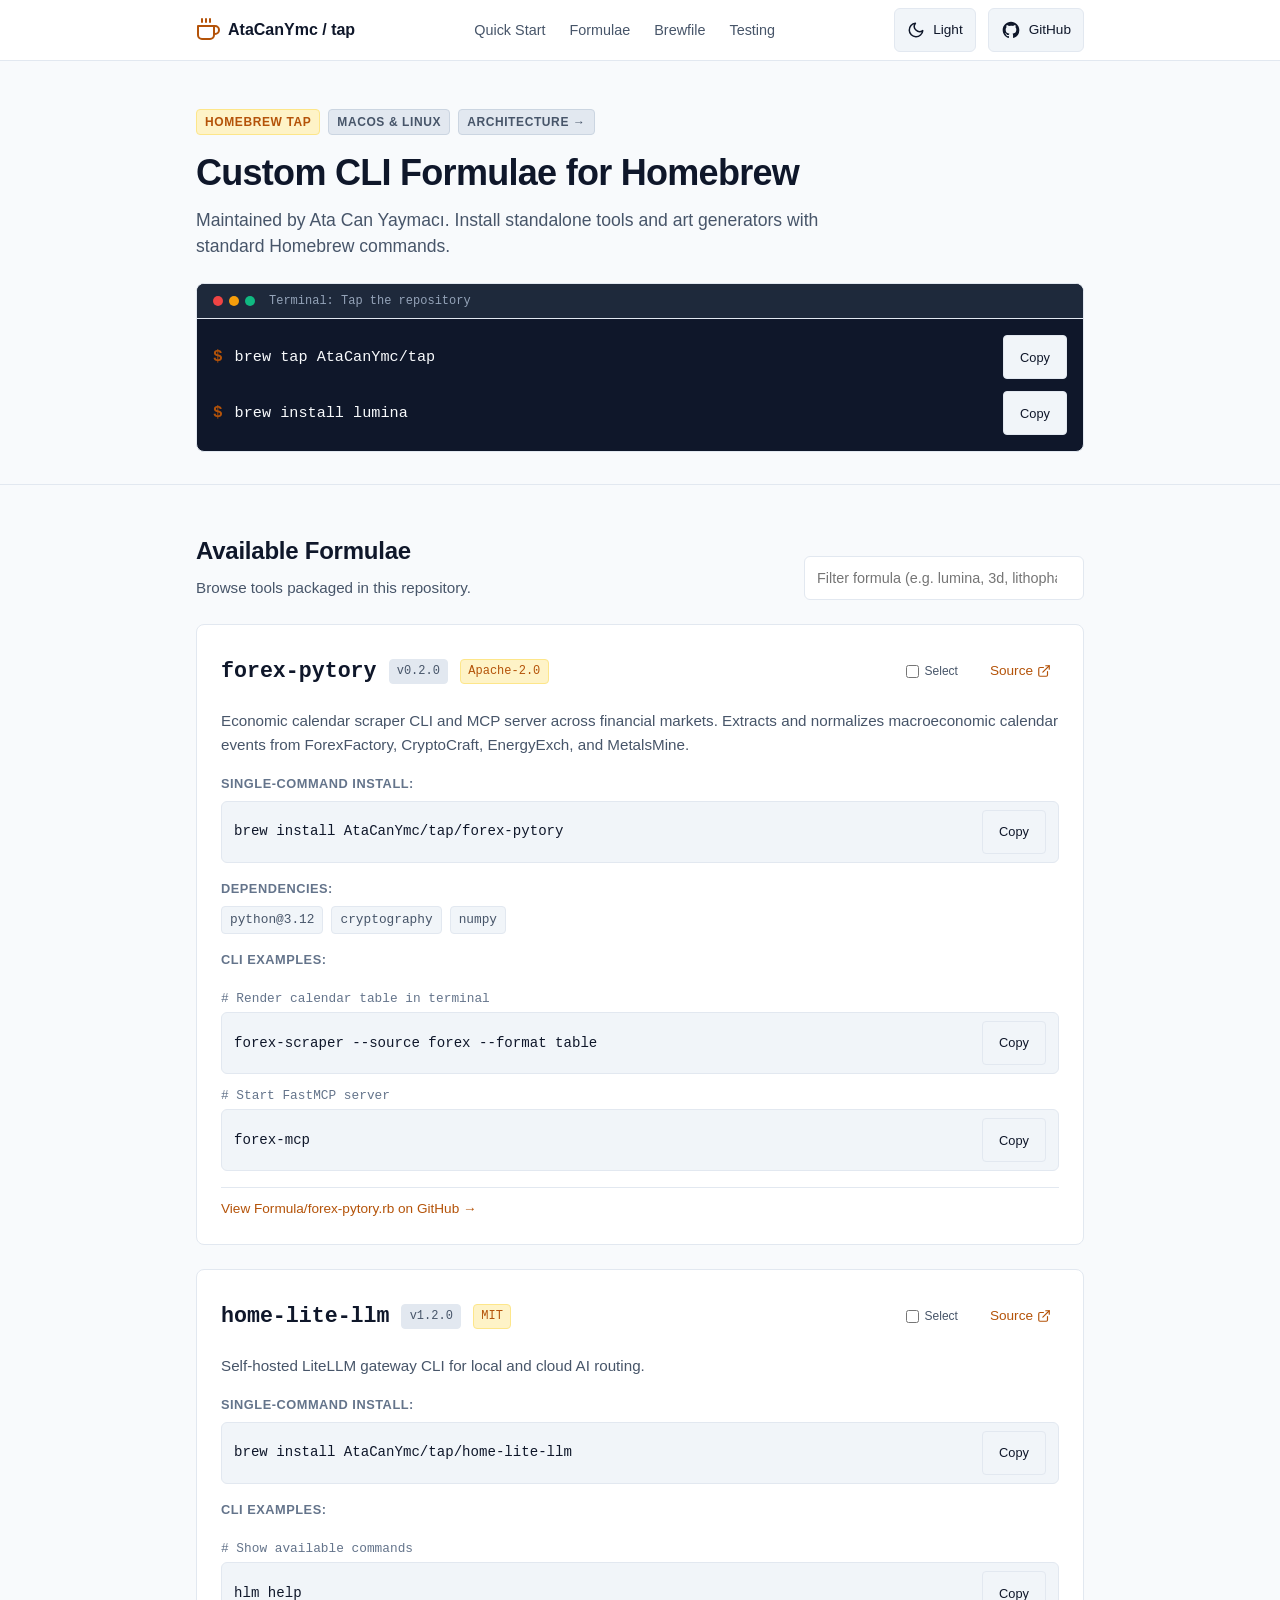
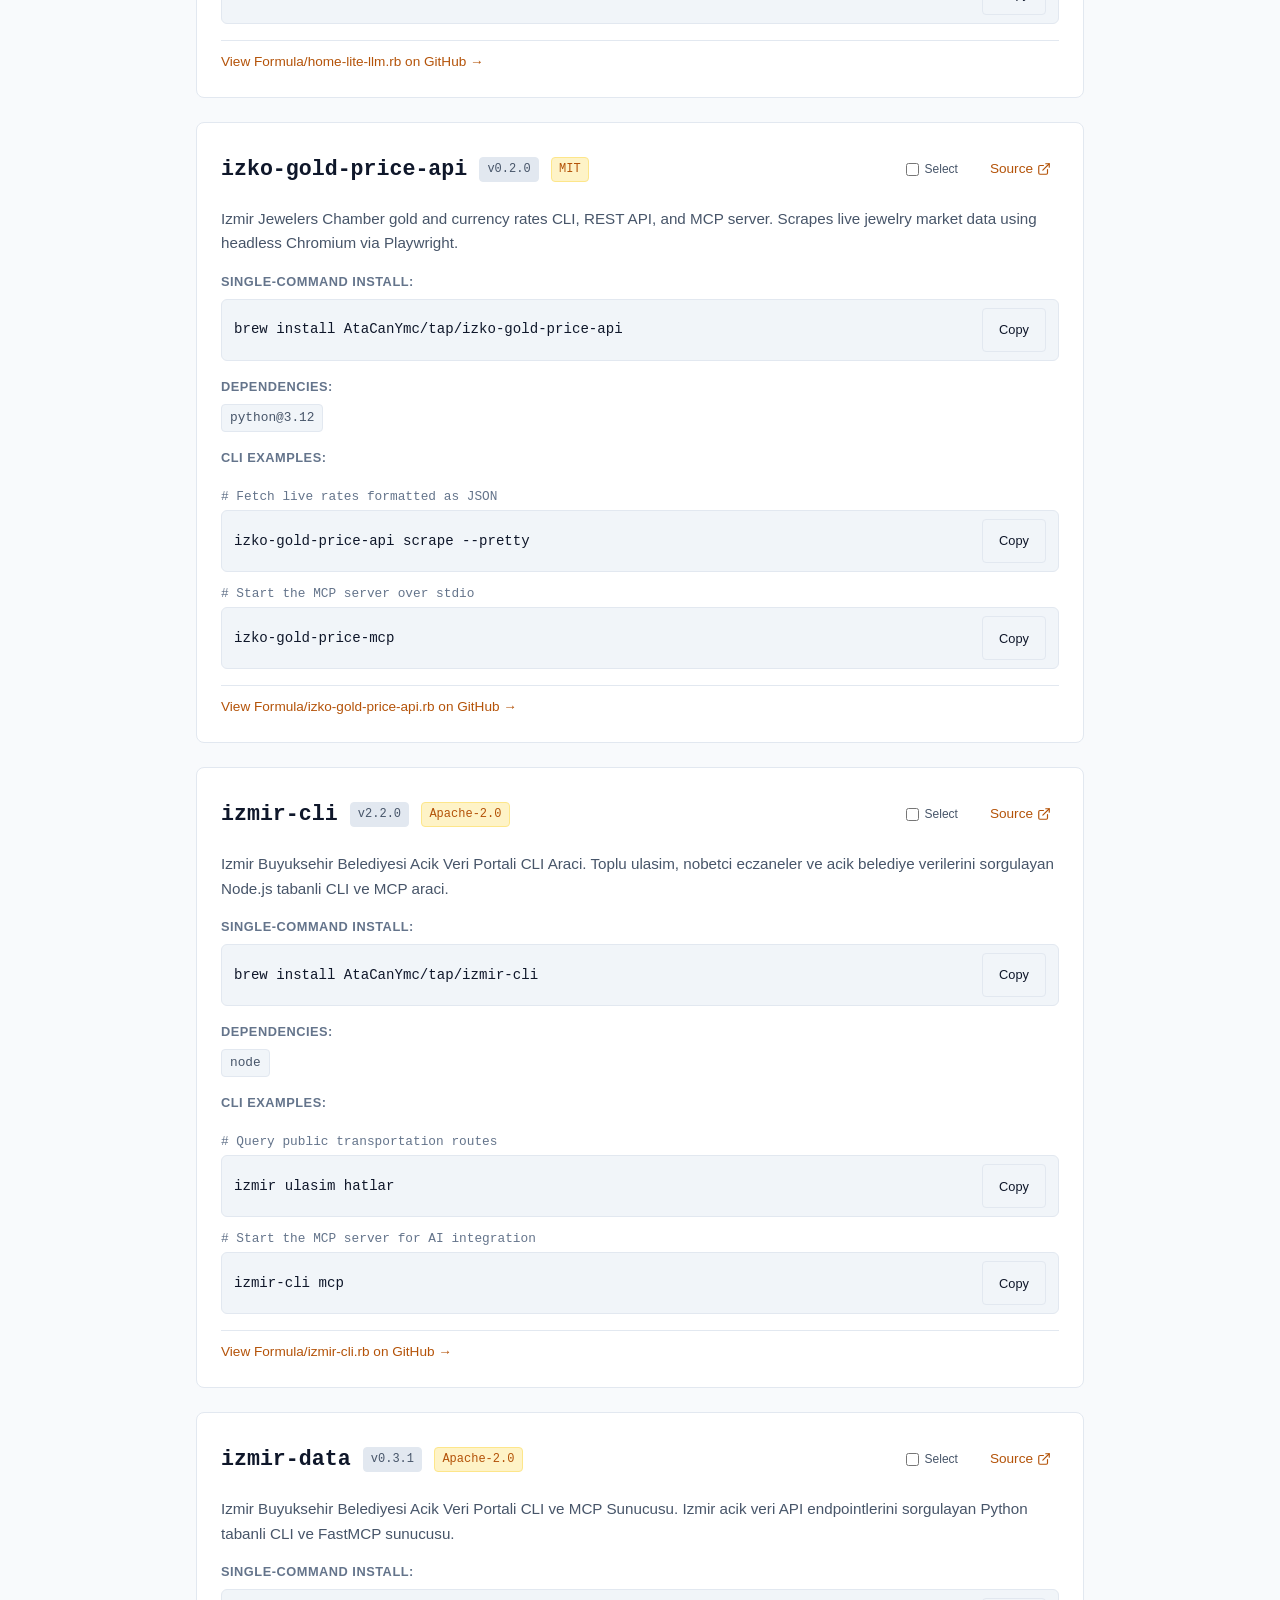
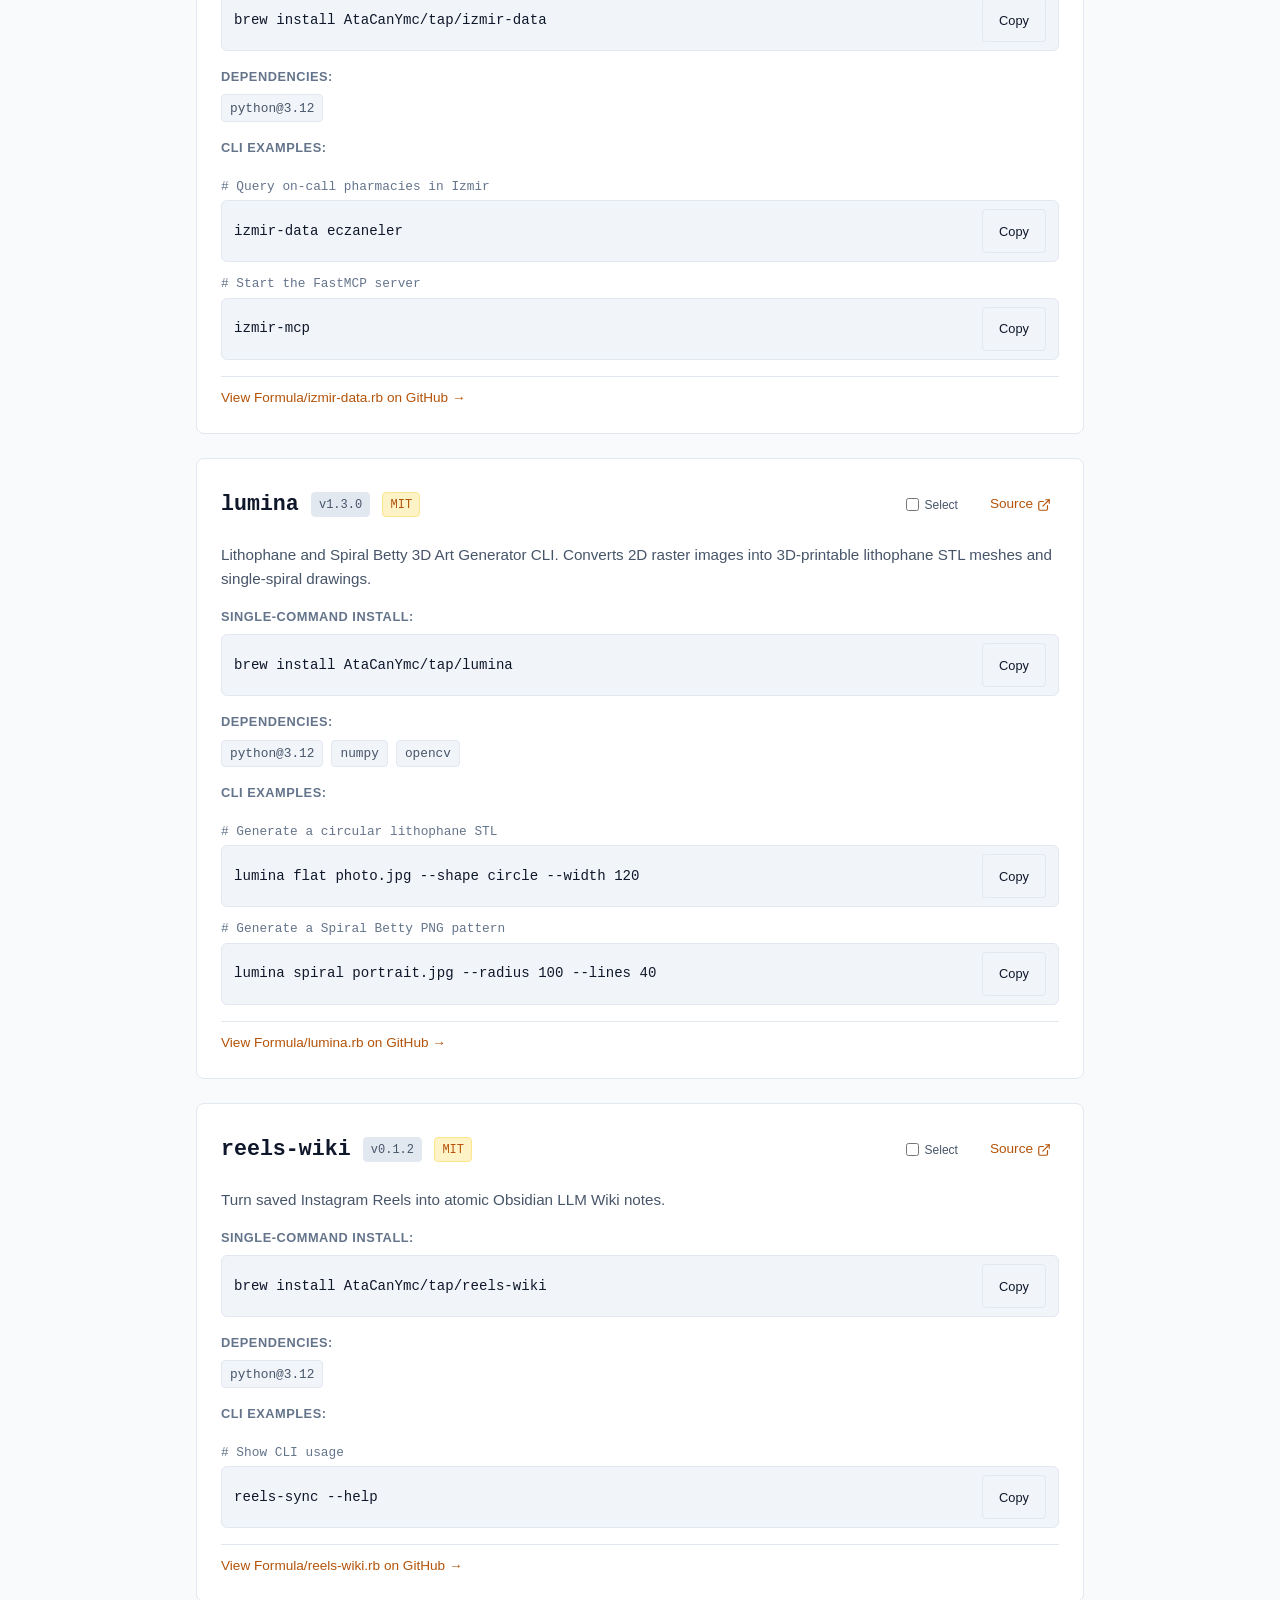
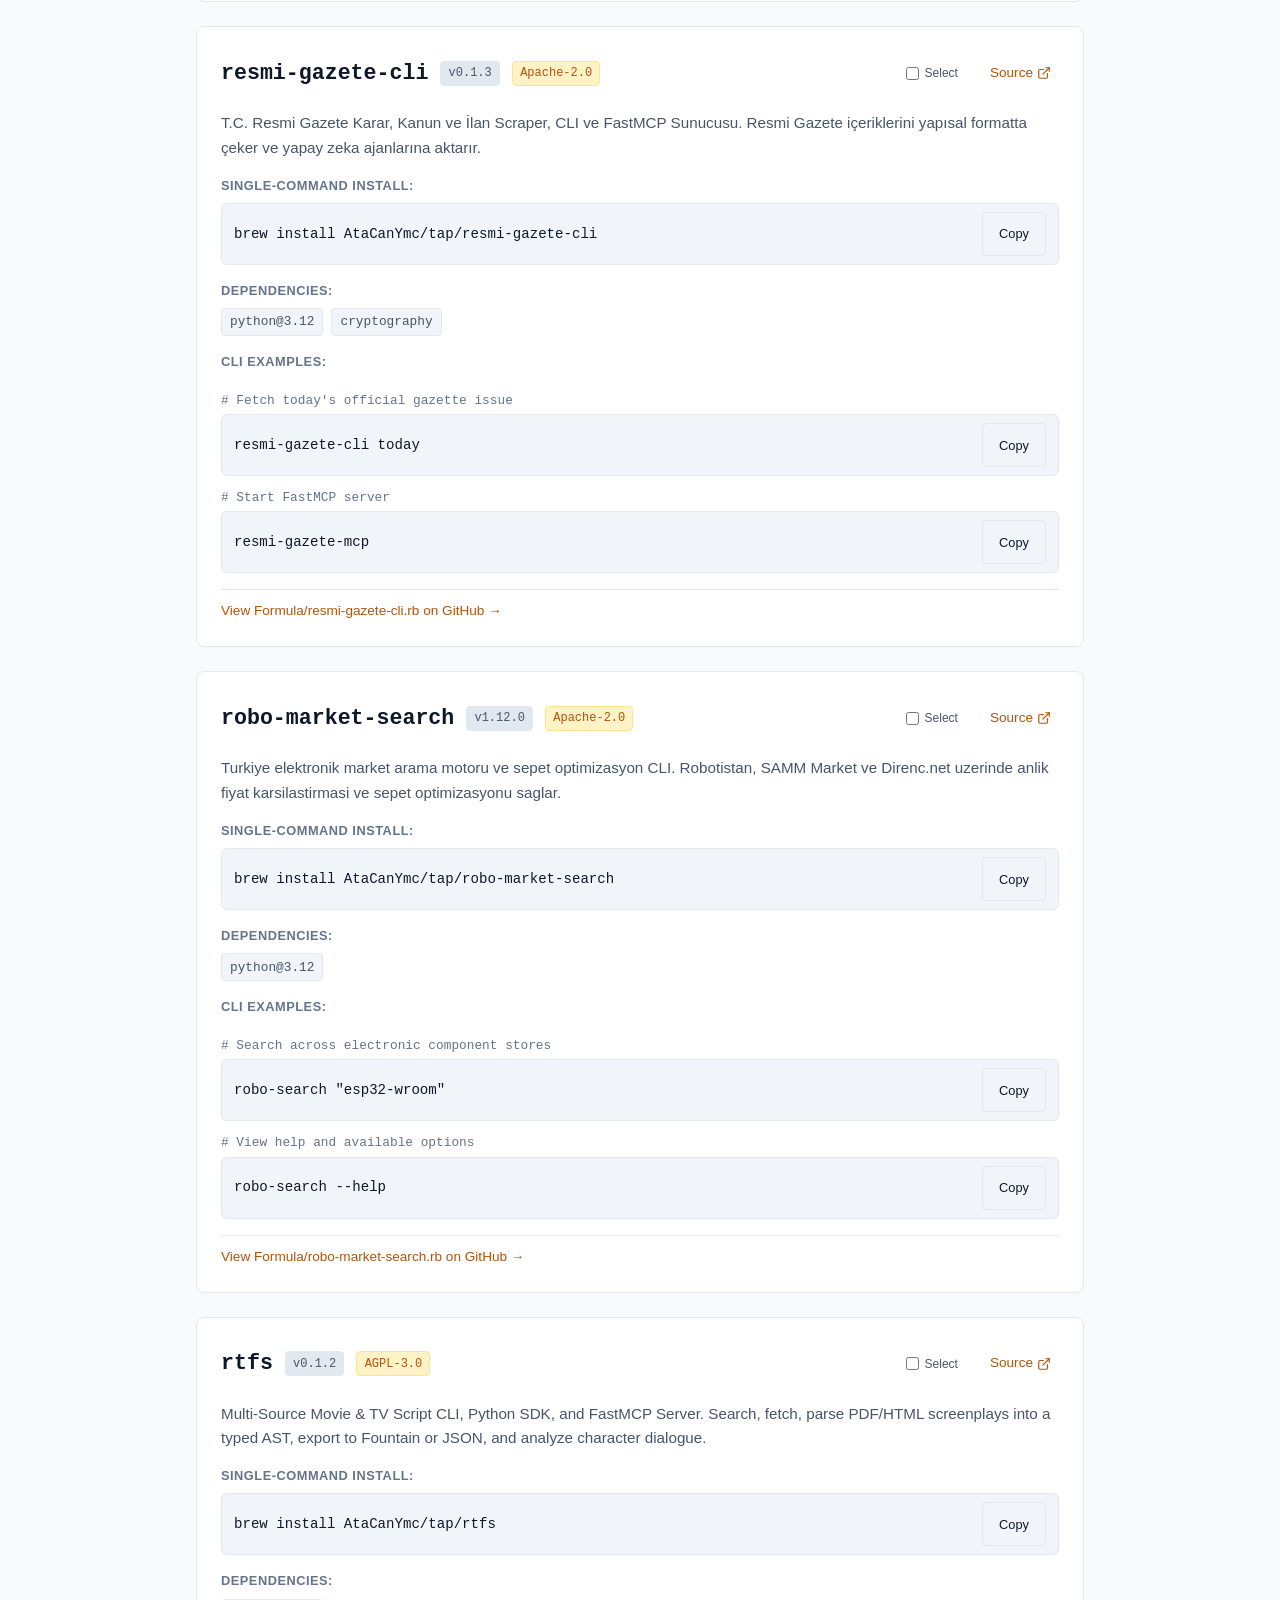
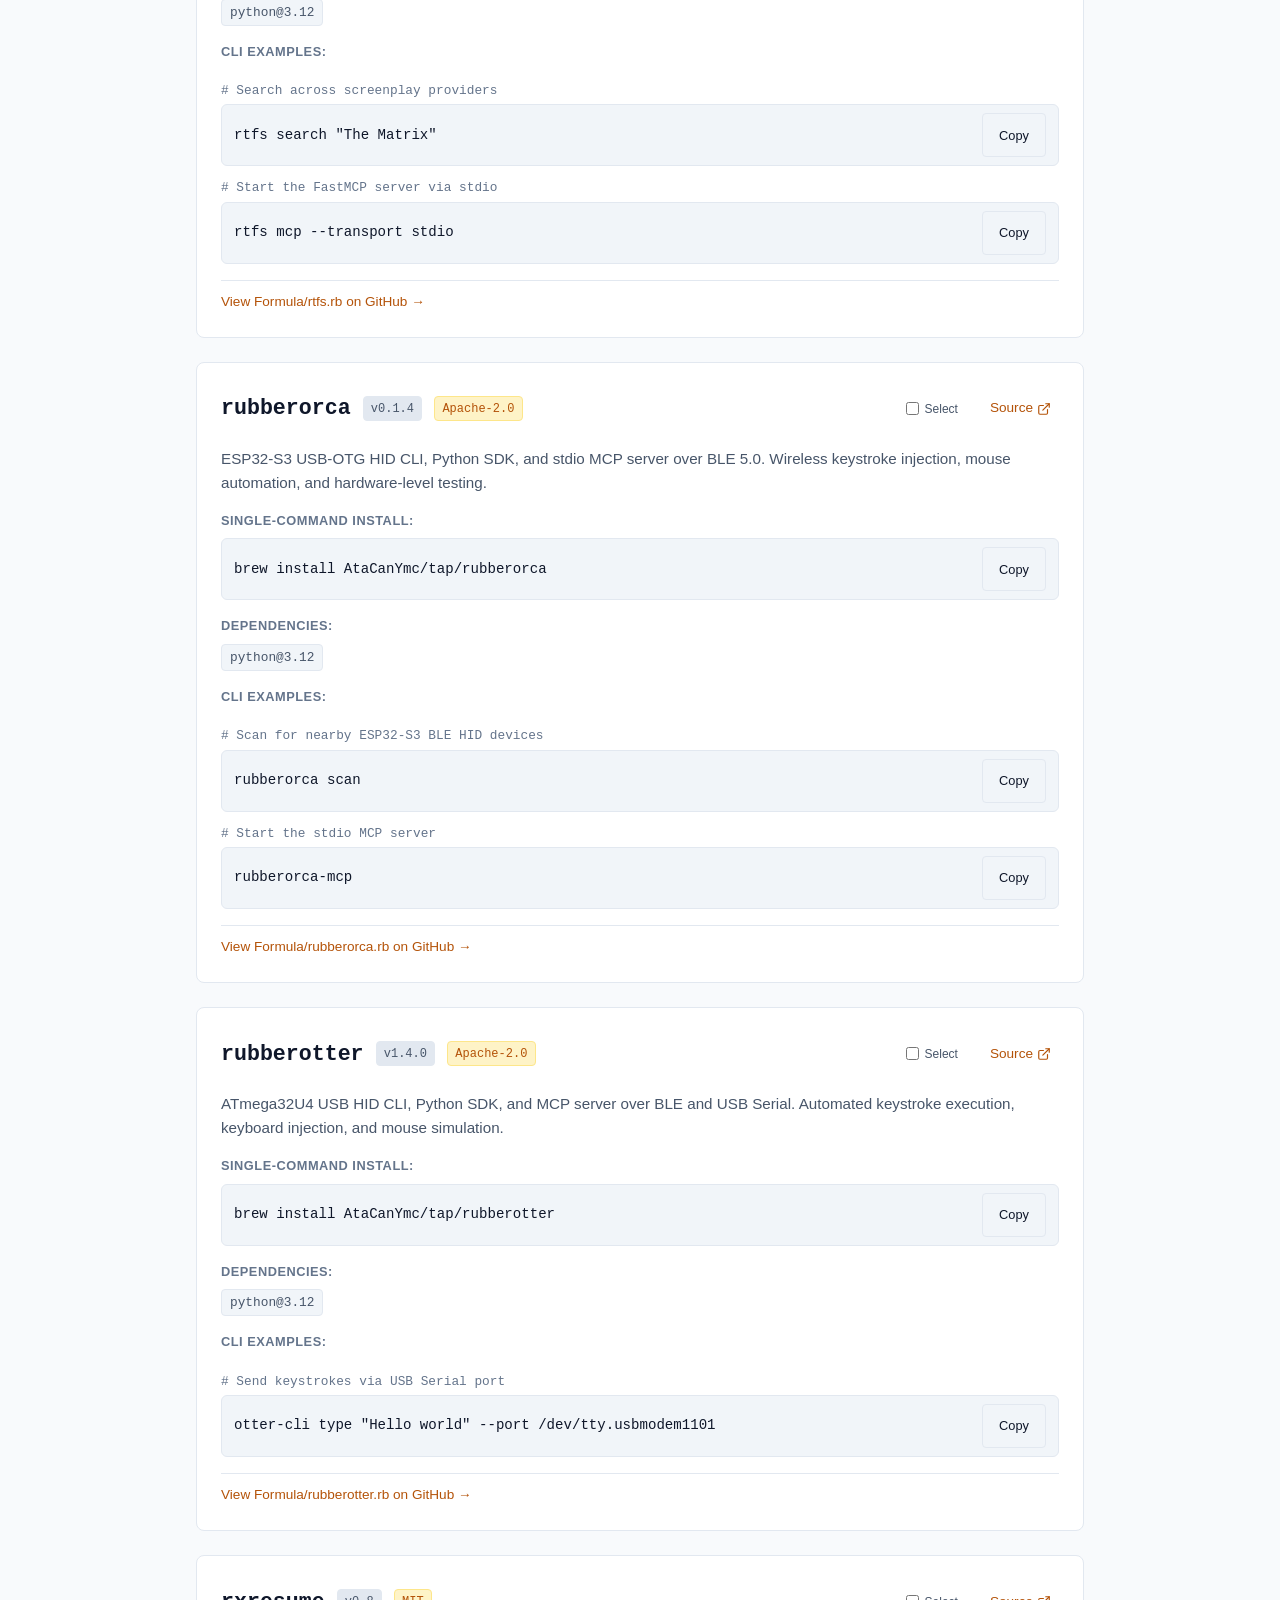
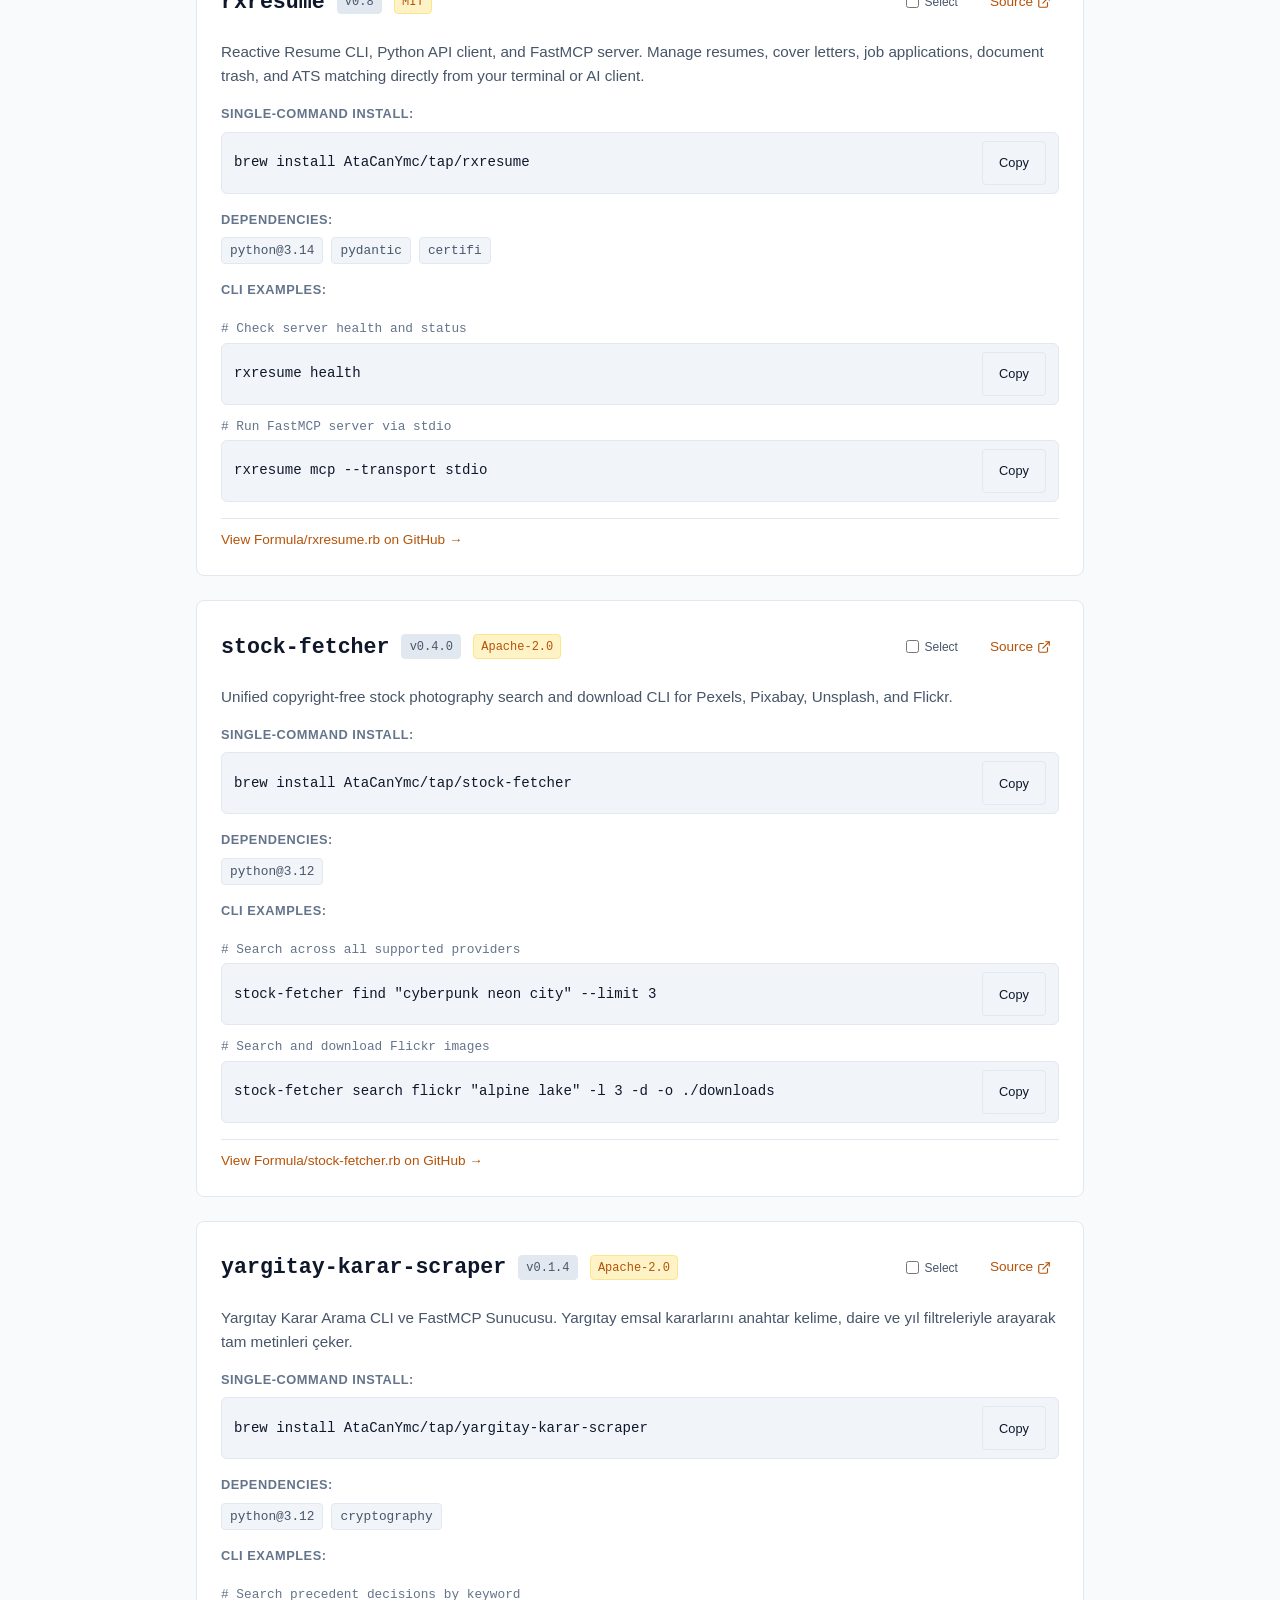
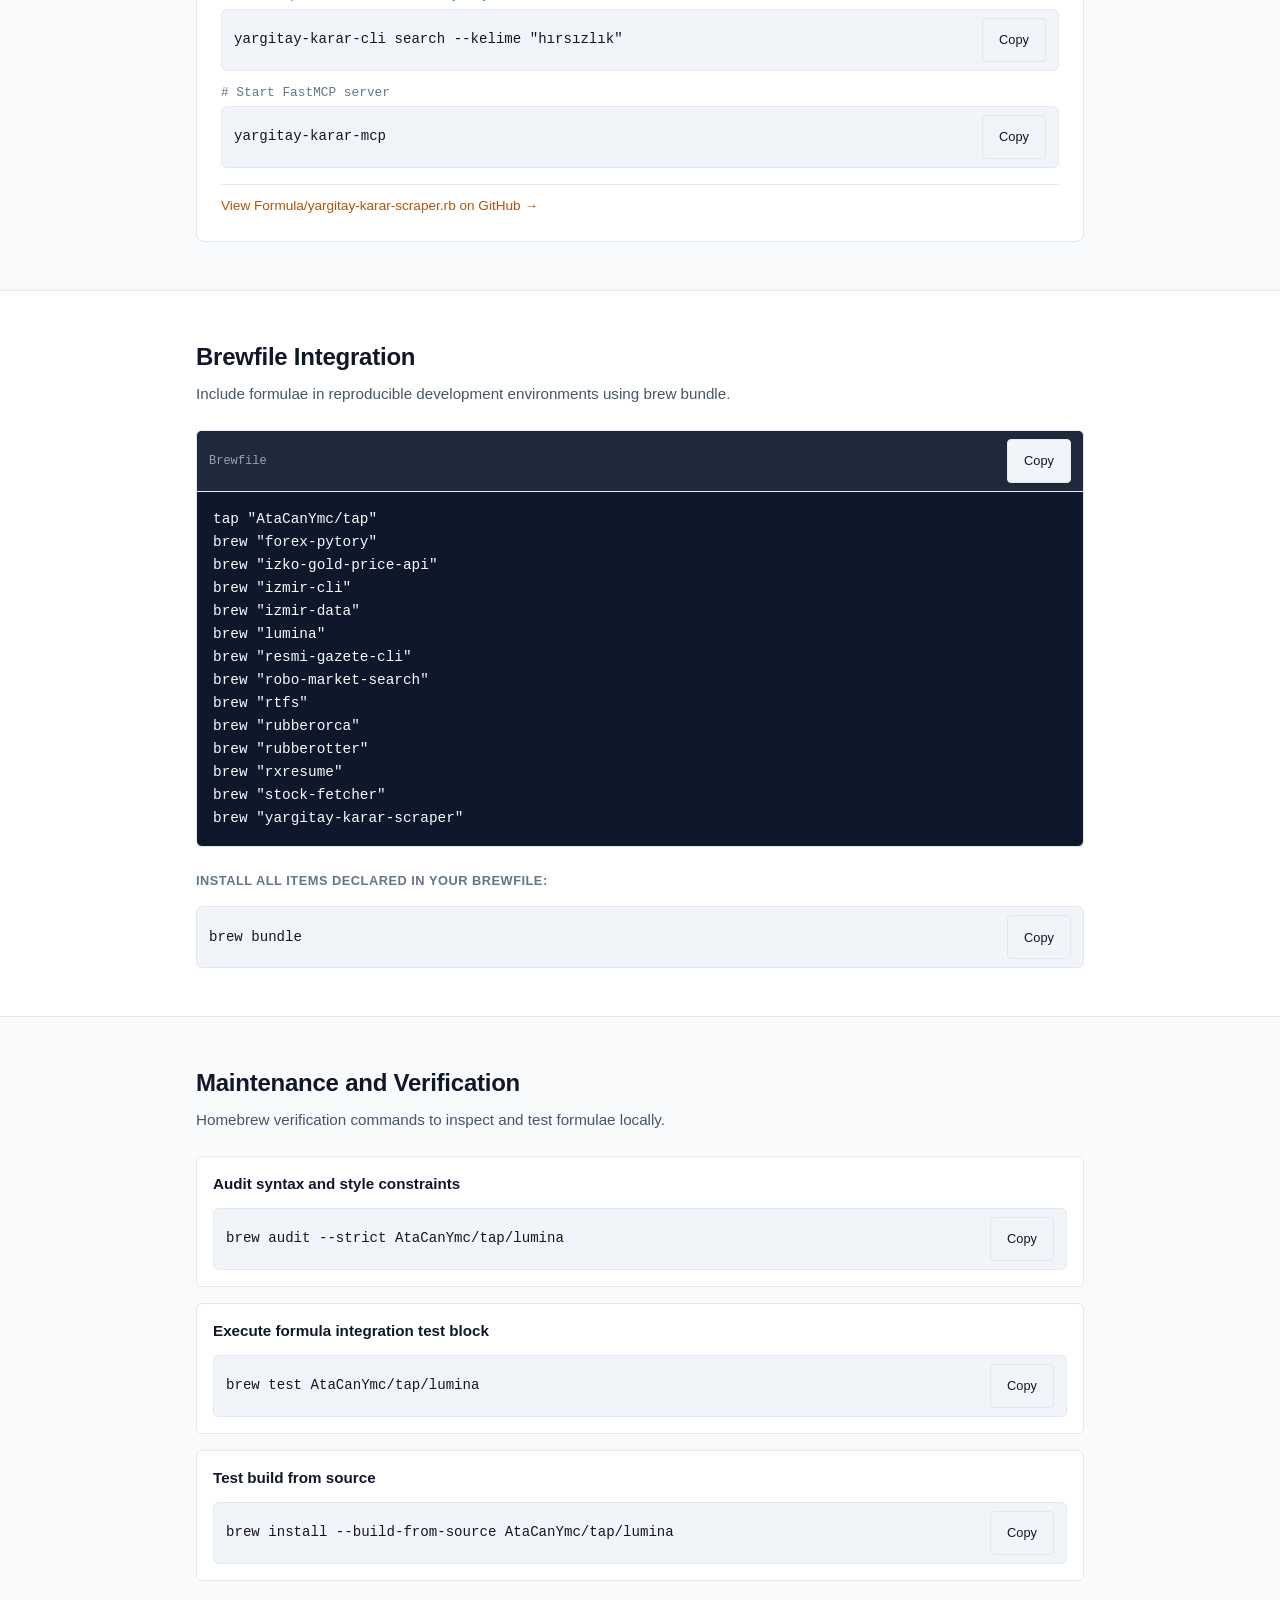
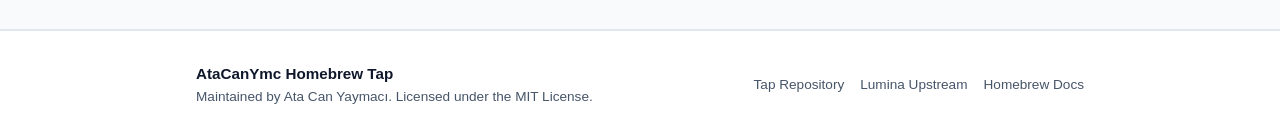
==== commit 462b137a: "feat(web): add interactive install and MCP config builder" ====
--- a/docs/index.html
+++ b/docs/index.html
@@ -68,6 +68,7 @@
         <div class="hero-badge-row">
           <span class="status-tag">Homebrew Tap</span>
           <span class="meta-tag">macOS &amp; Linux</span>
+          <a href="architecture.html" class="meta-tag">Architecture &rarr;</a>
         </div>
         <h1 class="hero-title">Custom CLI Formulae for Homebrew</h1>
         <p class="hero-description">
@@ -113,6 +114,20 @@
             <label for="formula-search" class="visually-hidden">Search formulae</label>
             <input type="search" id="formula-search" class="search-input" placeholder="Filter formula (e.g. lumina, 3d, lithophane)..." autocomplete="off">
           </div>
+        </div>
+
+        <div id="builder-panel" class="builder-panel" hidden>
+          <div class="builder-header">
+            <strong id="builder-count">0 selected</strong>
+            <div class="builder-actions">
+              <button type="button" class="copy-btn" id="builder-copy-brew">Copy brew install</button>
+              <button type="button" class="copy-btn" id="builder-dl-brewfile">Download Brewfile</button>
+              <button type="button" class="copy-btn" id="builder-copy-mcp" hidden>Copy MCP JSON</button>
+              <button type="button" class="copy-btn" id="builder-clear">Clear</button>
+            </div>
+          </div>
+          <pre id="builder-brew-cmd" class="builder-pre"></pre>
+          <pre id="builder-mcp-json" class="builder-pre" hidden></pre>
         </div>
 
         <div class="formula-grid" id="formula-list">
--- a/docs/style.css
+++ b/docs/style.css
@@ -853,3 +853,46 @@
     align-items: flex-start;
   }
 }
+
+/* Interactive Install & MCP Config Builder */
+.formula-select-label {
+  display: inline-flex;
+  align-items: center;
+  gap: 0.35rem;
+  font-size: 0.75rem;
+  color: var(--text-secondary);
+  cursor: pointer;
+  margin-left: auto;
+  margin-right: 0.5rem;
+}
+.builder-panel {
+  background: var(--bg-surface);
+  border: 1px solid var(--accent);
+  border-radius: var(--radius-lg);
+  padding: var(--space-4);
+  margin-bottom: var(--space-6);
+}
+.builder-header {
+  display: flex;
+  justify-content: space-between;
+  align-items: center;
+  flex-wrap: wrap;
+  gap: var(--space-3);
+  margin-bottom: var(--space-3);
+}
+.builder-actions {
+  display: flex;
+  flex-wrap: wrap;
+  gap: var(--space-2);
+}
+.builder-pre {
+  background: var(--bg-code);
+  color: var(--text-primary);
+  border: 1px solid var(--border-subtle);
+  border-radius: var(--radius-md);
+  padding: var(--space-3);
+  font-family: var(--font-mono);
+  font-size: 0.8125rem;
+  overflow-x: auto;
+  margin-top: var(--space-2);
+}
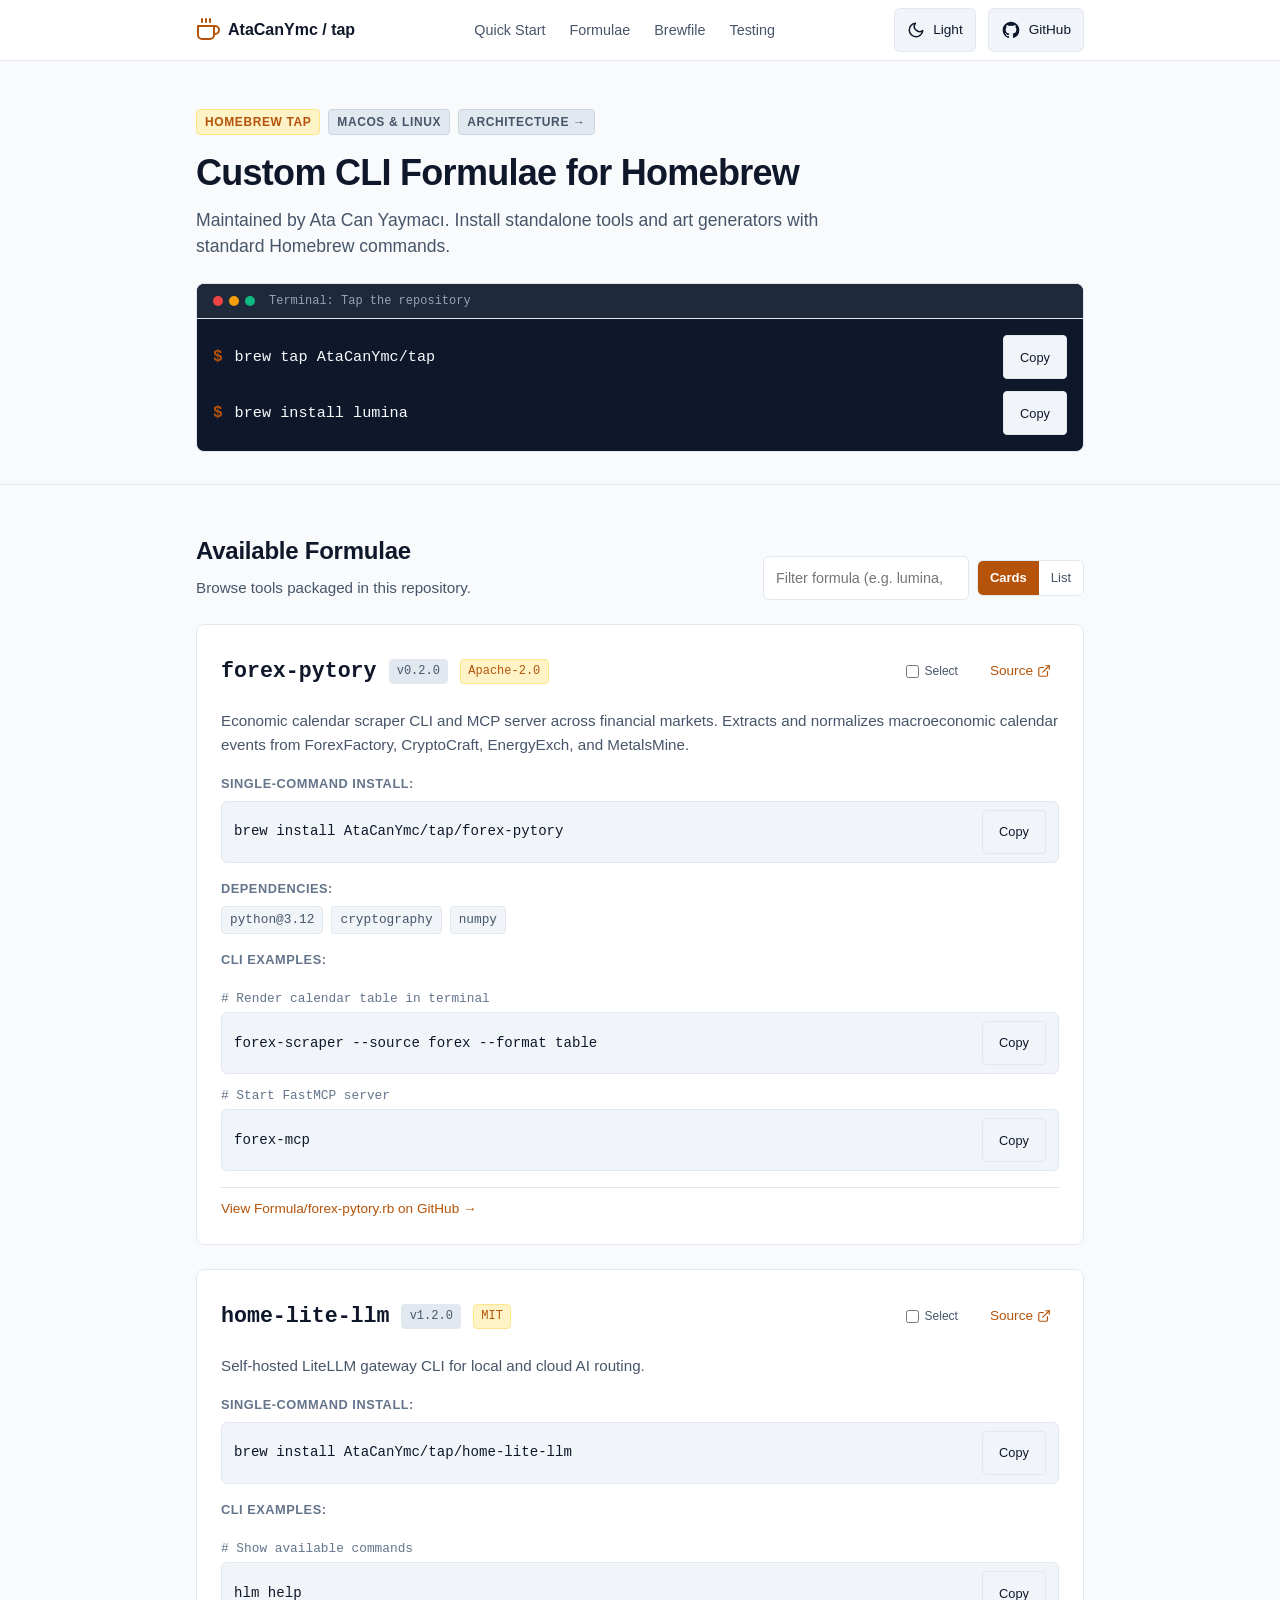
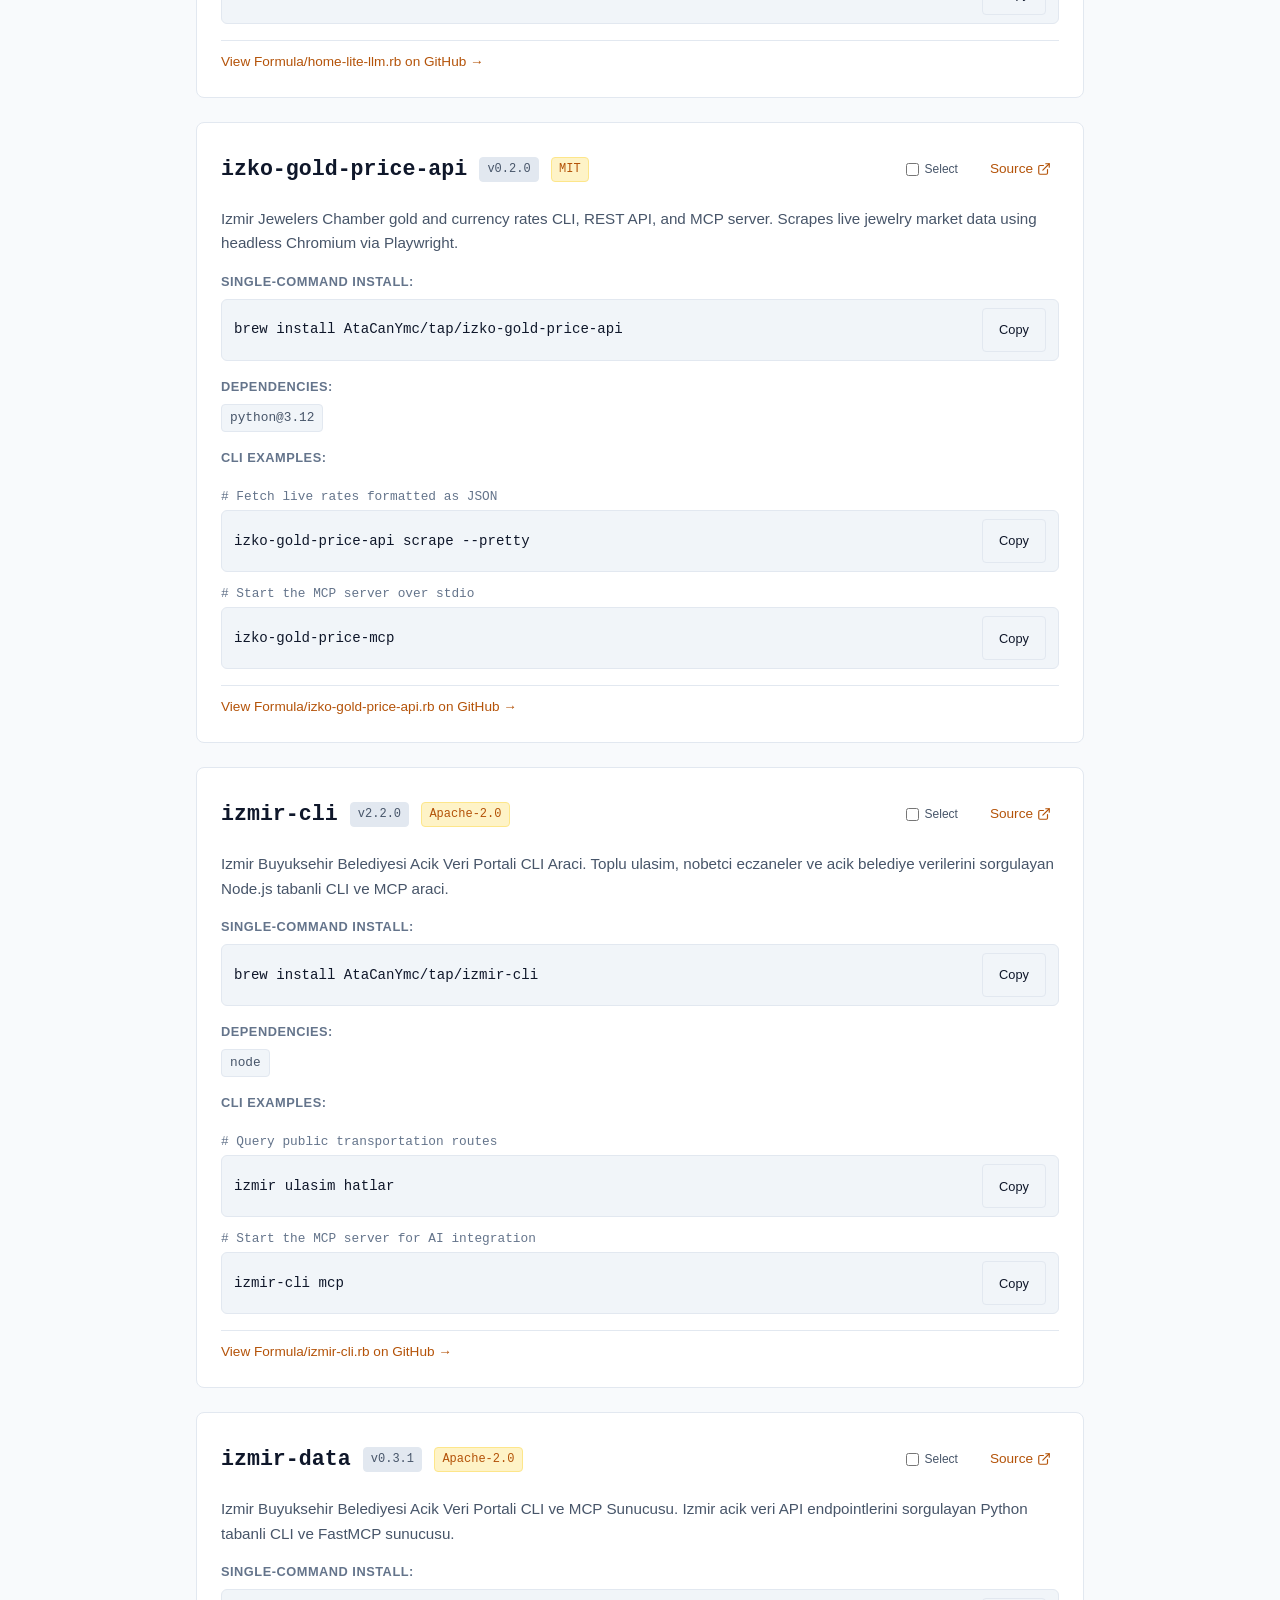
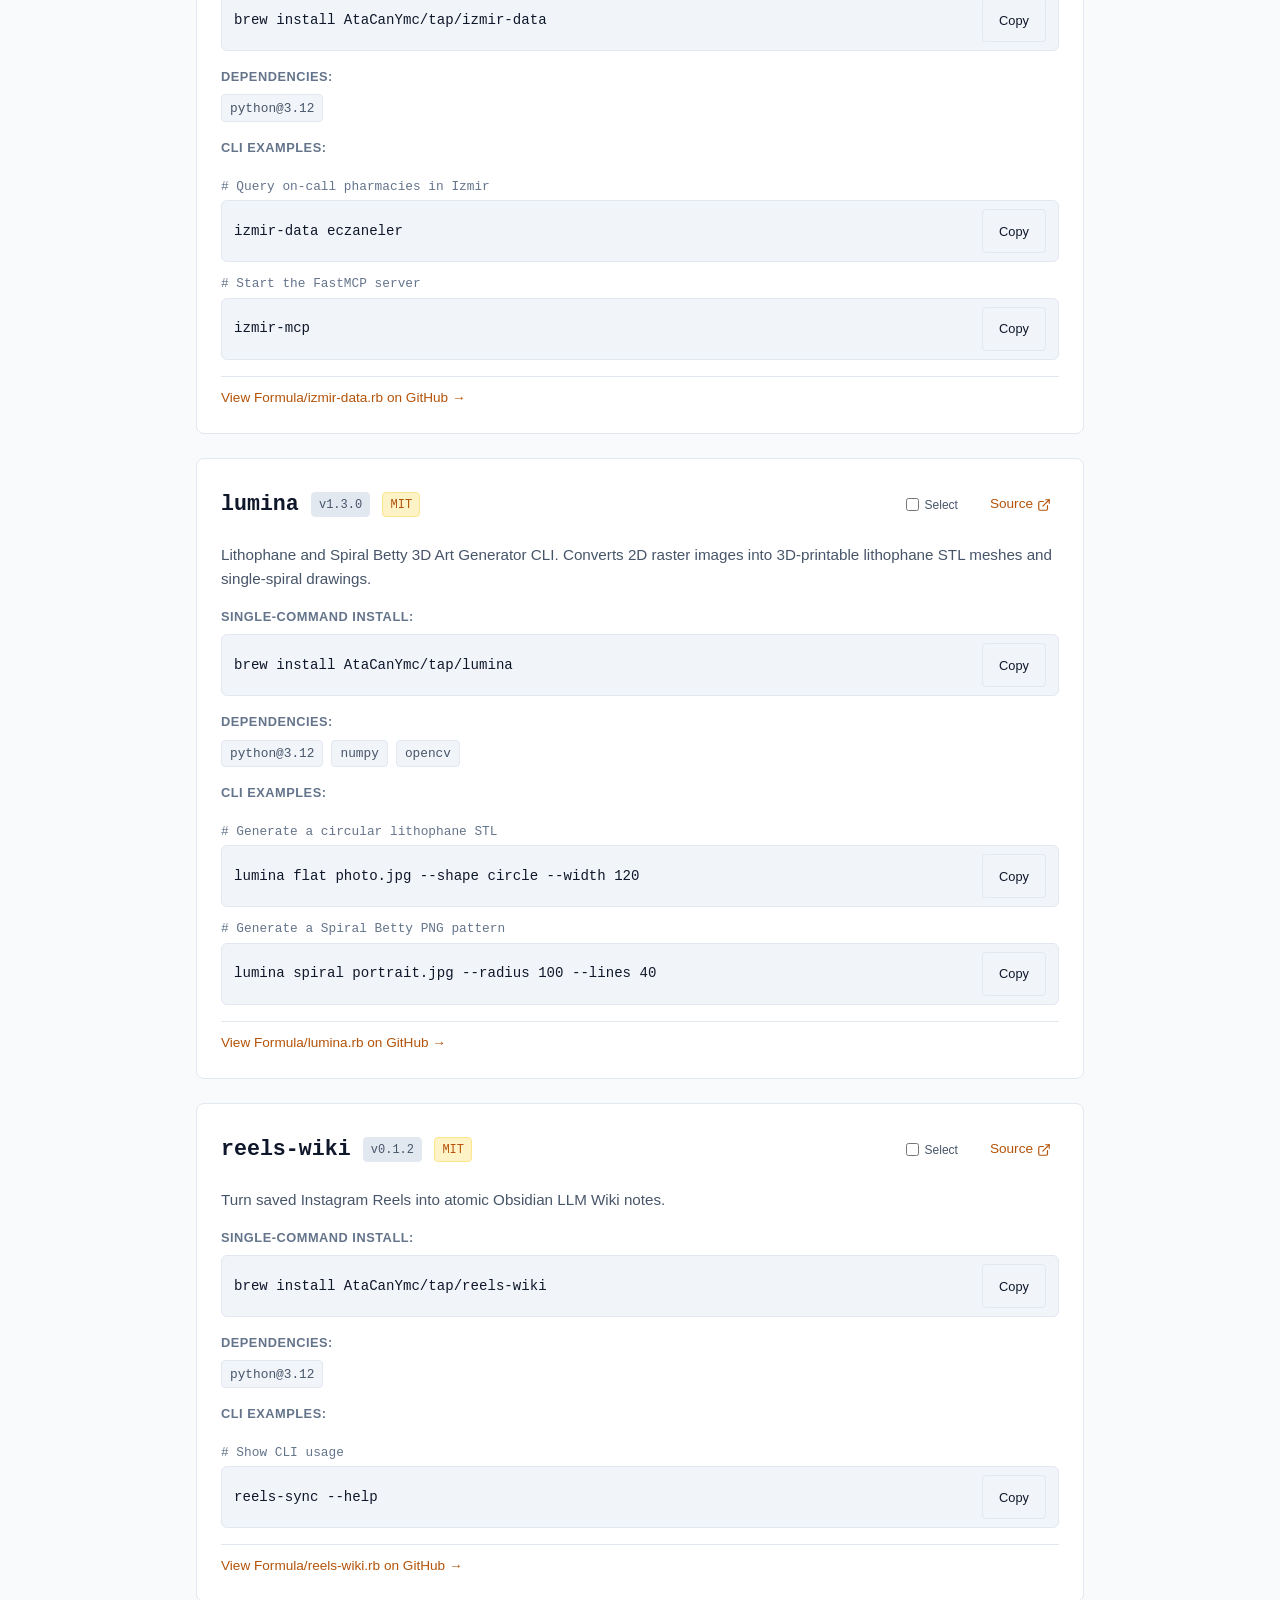
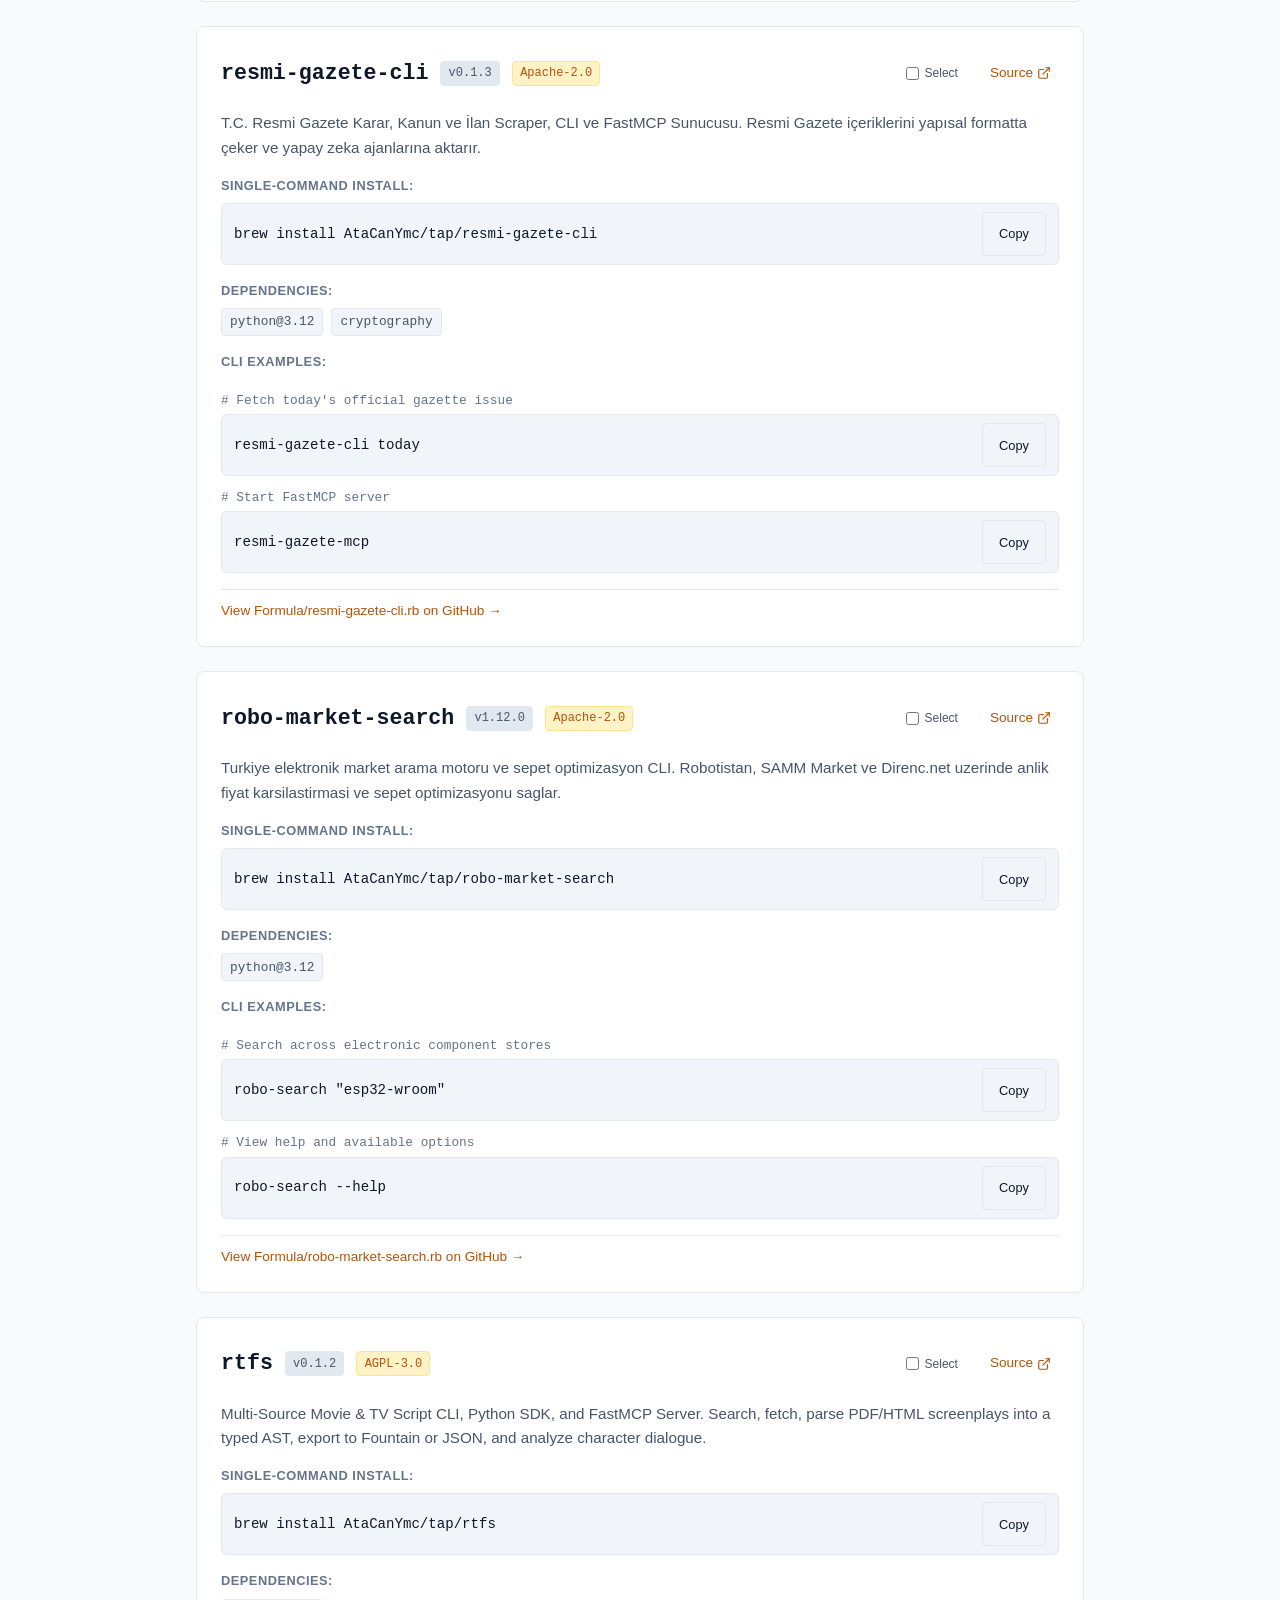
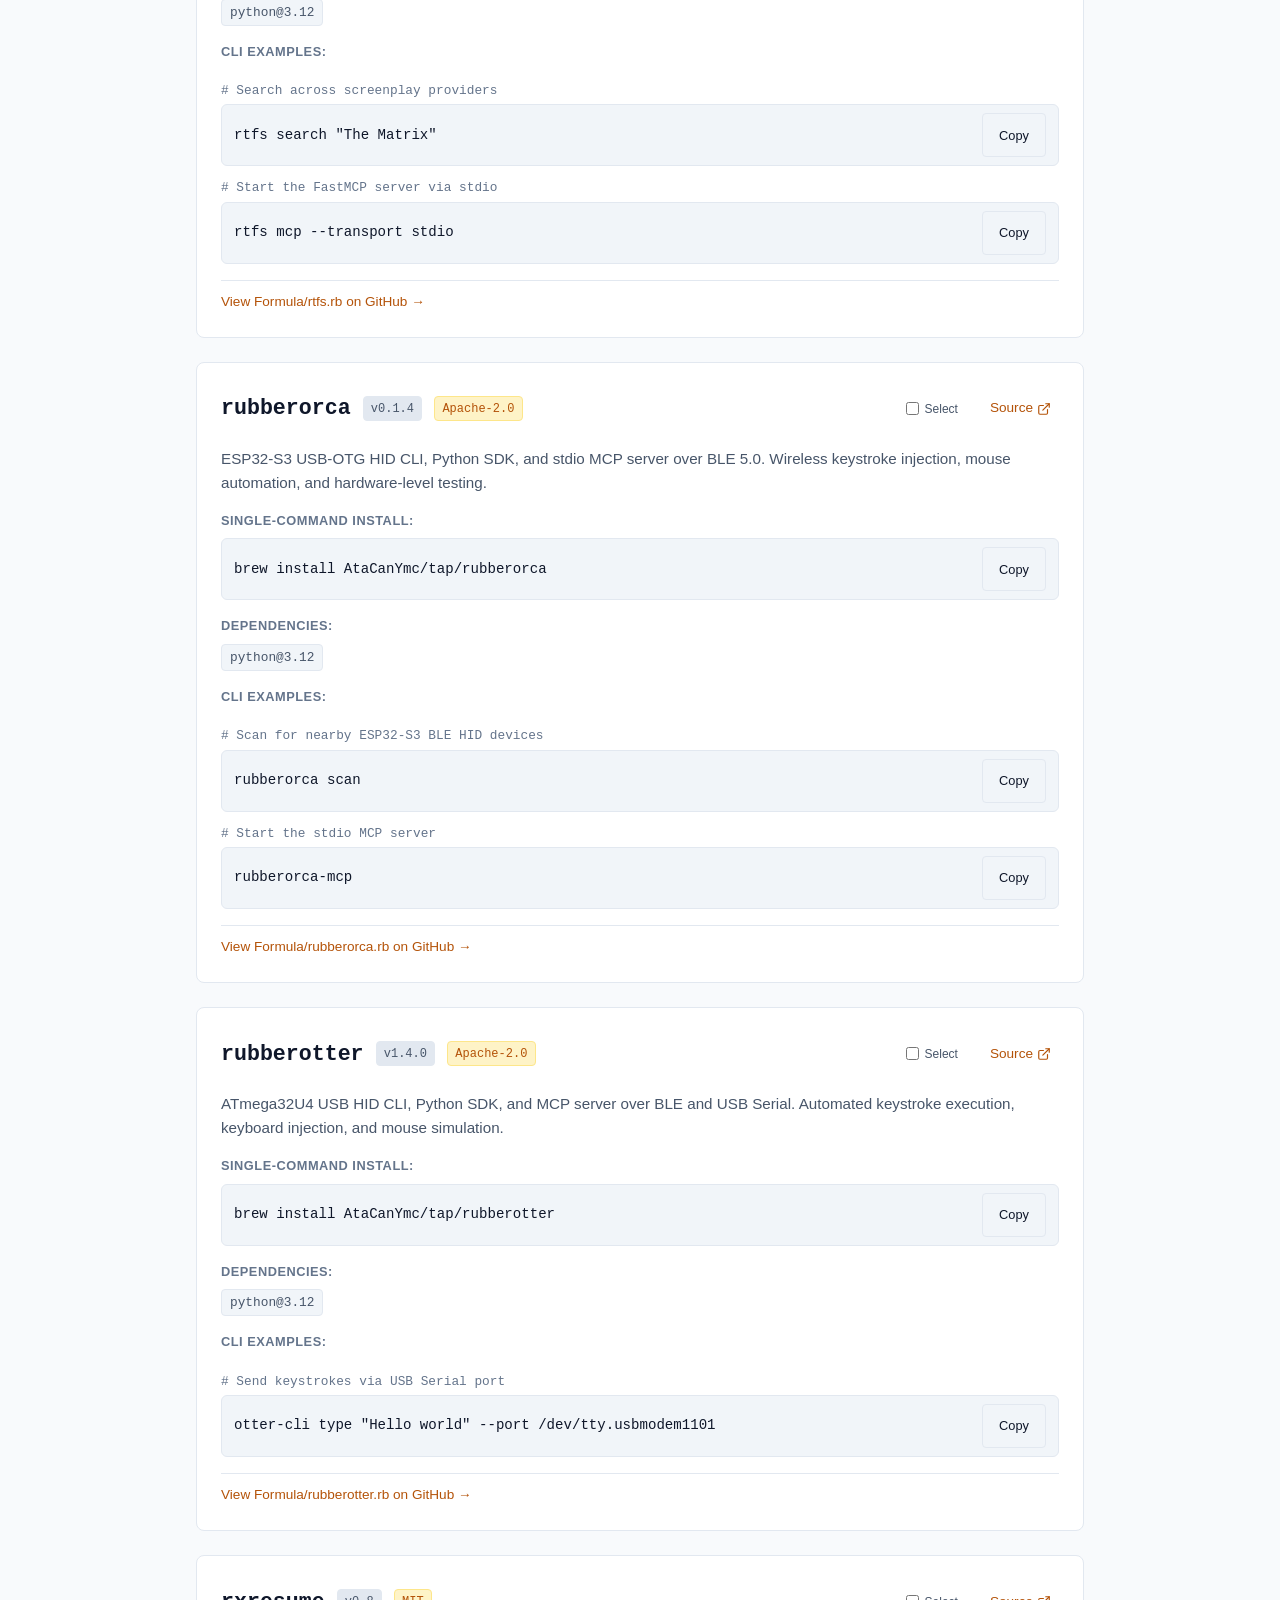
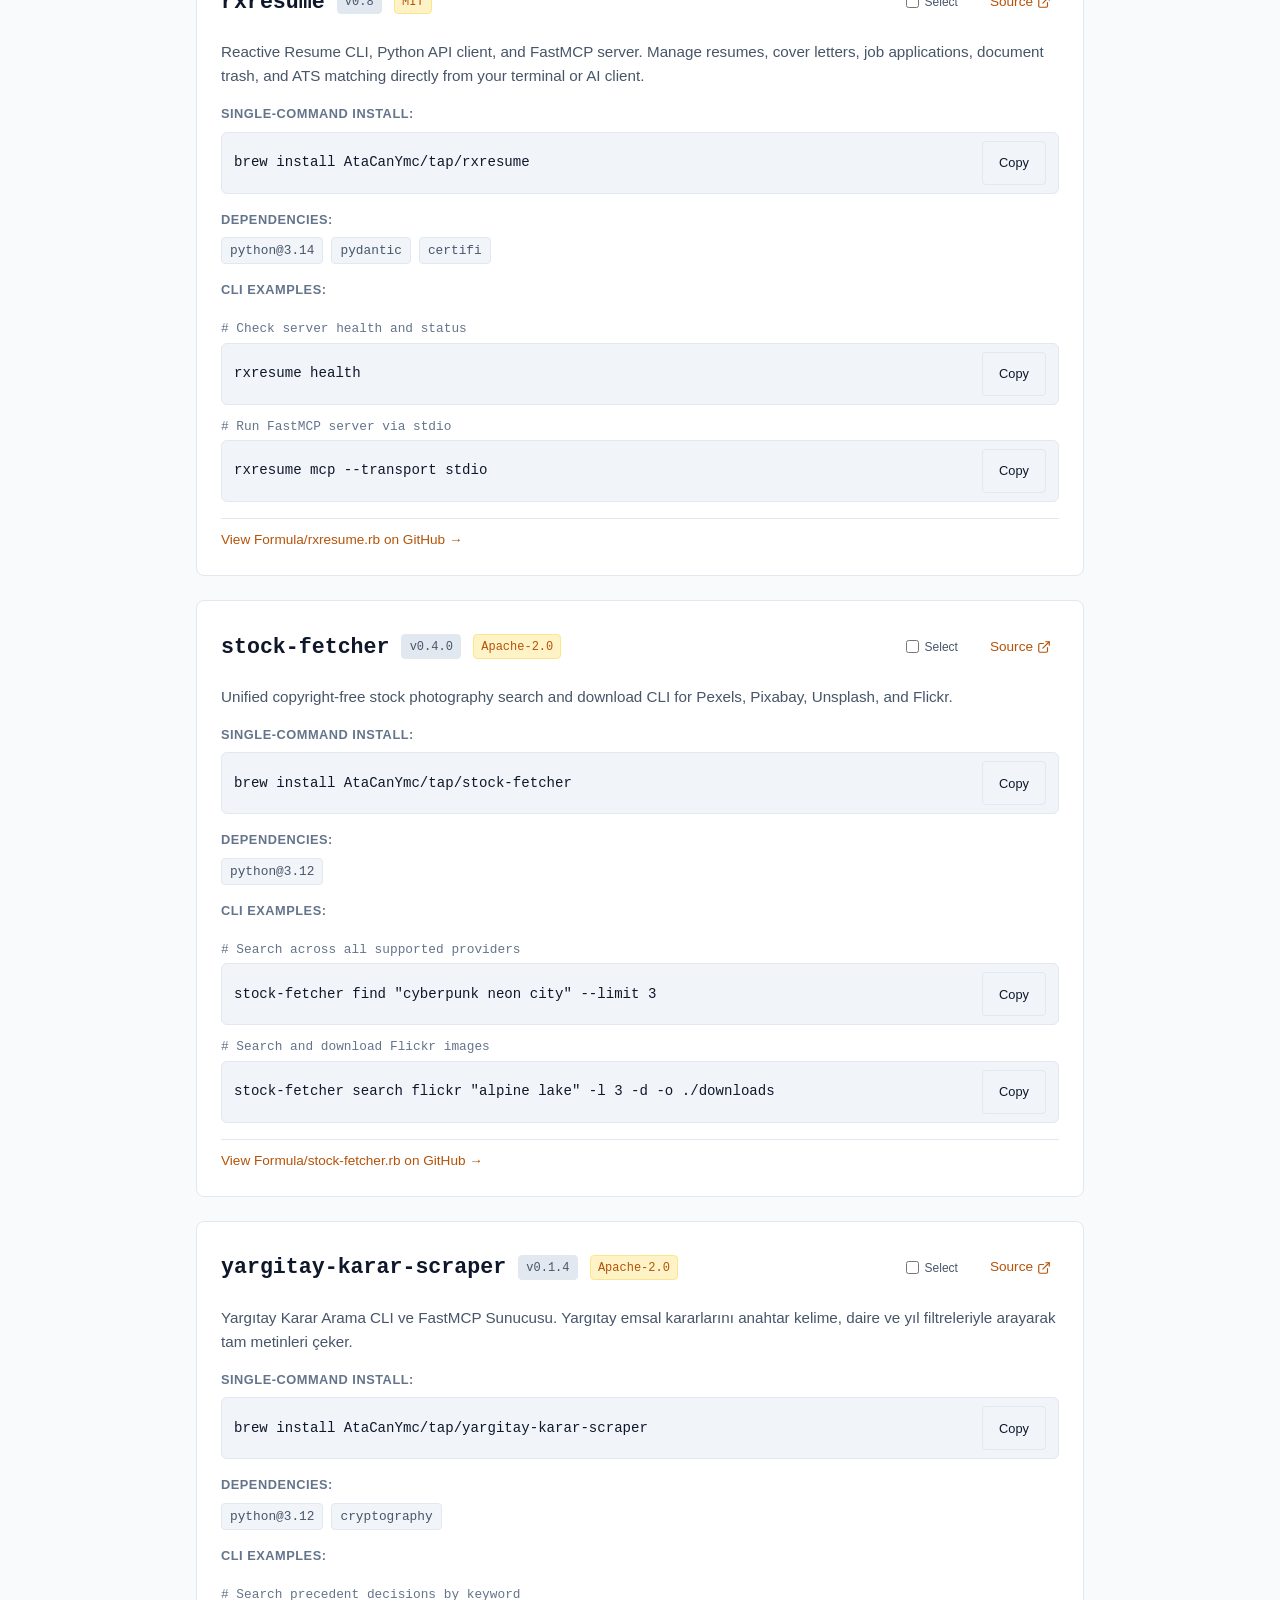
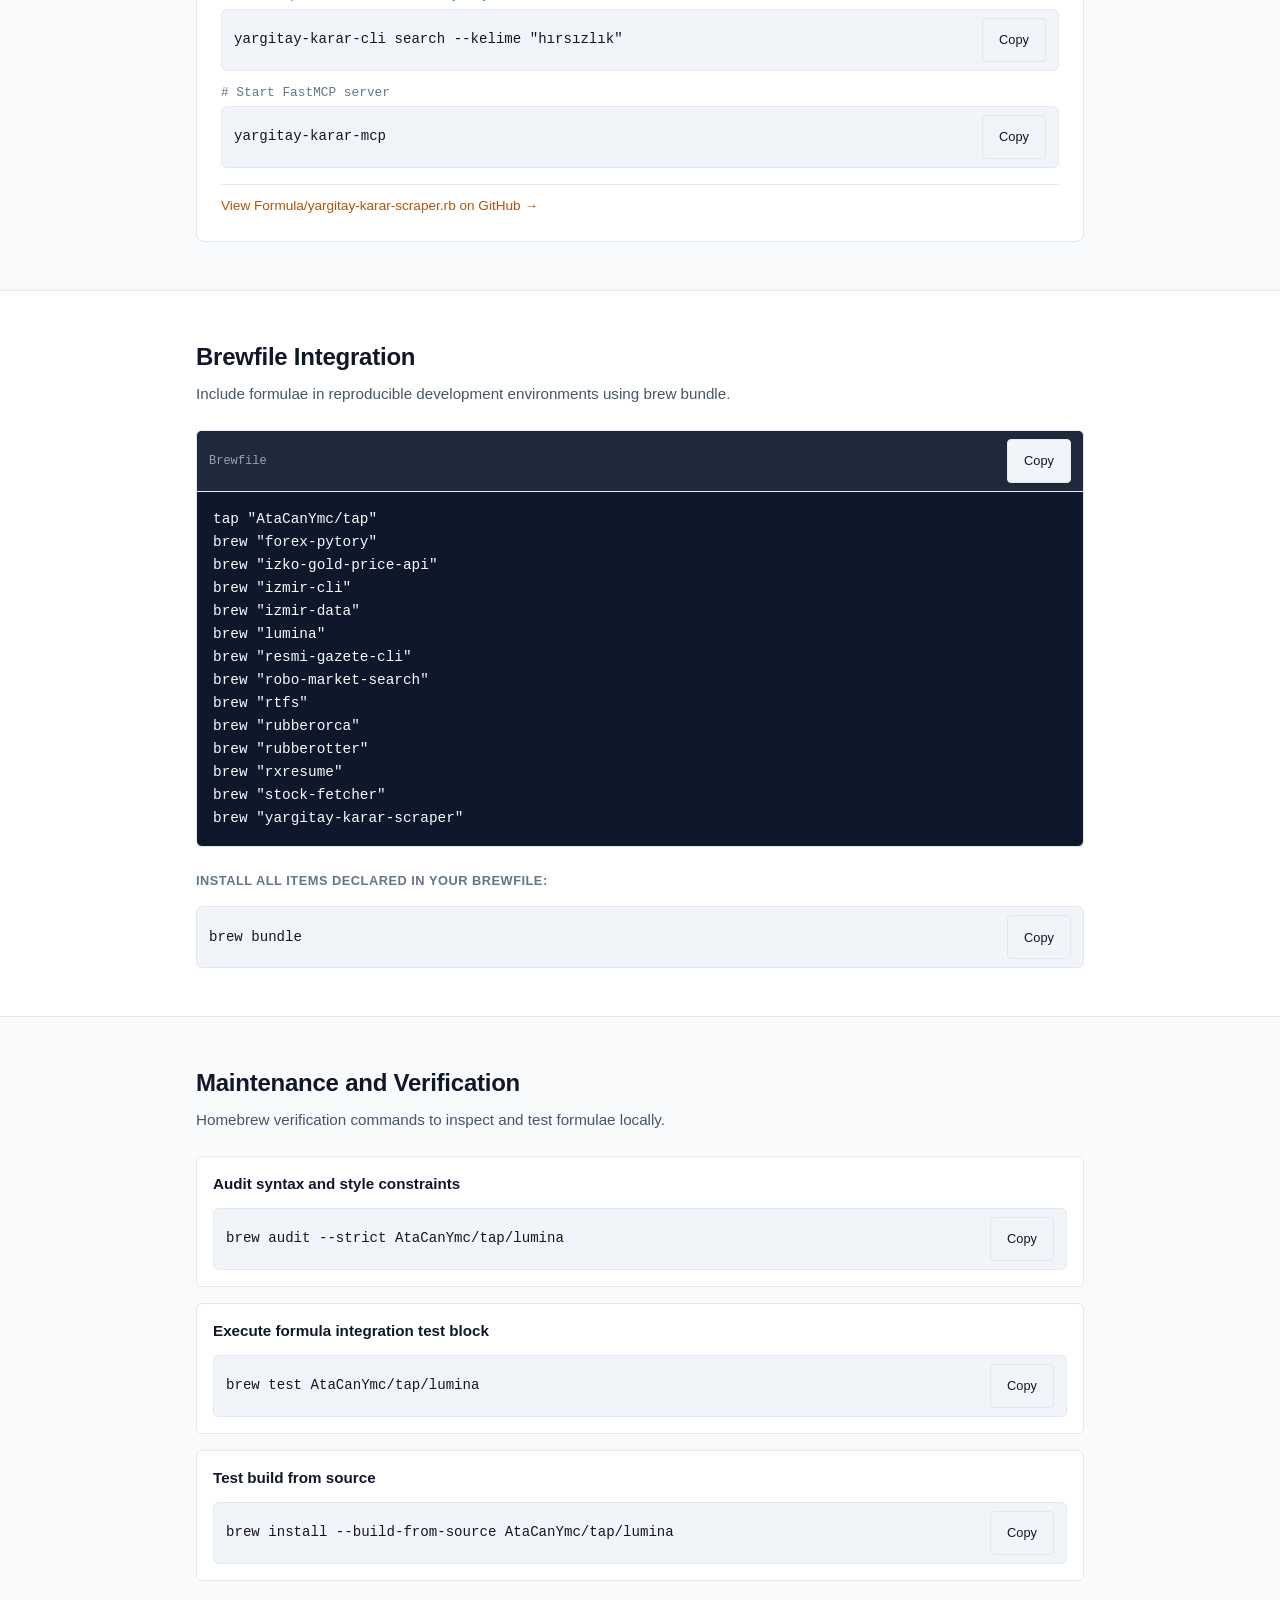
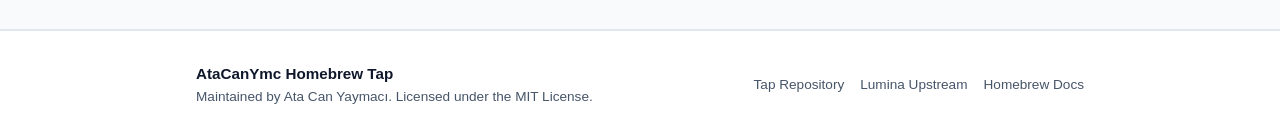
==== commit 647bf638: "feat(web): add Cards and compact List view toggle" ====
--- a/docs/index.html
+++ b/docs/index.html
@@ -110,9 +110,13 @@
             <h2 class="section-title">Available Formulae</h2>
             <p class="section-subtitle">Browse tools packaged in this repository.</p>
           </div>
-          <div class="search-wrapper">
+          <div class="search-wrapper" style="display:flex;gap:0.5rem;align-items:center;">
             <label for="formula-search" class="visually-hidden">Search formulae</label>
             <input type="search" id="formula-search" class="search-input" placeholder="Filter formula (e.g. lumina, 3d, lithophane)..." autocomplete="off">
+            <div class="view-toggle" role="group" aria-label="View mode">
+              <button type="button" class="view-btn active" data-view="cards" aria-pressed="true">Cards</button>
+              <button type="button" class="view-btn" data-view="list" aria-pressed="false">List</button>
+            </div>
           </div>
         </div>
 
--- a/docs/style.css
+++ b/docs/style.css
@@ -896,3 +896,60 @@
   overflow-x: auto;
   margin-top: var(--space-2);
 }
+
+/* Cards / Compact List View Toggle */
+.view-toggle {
+  display: inline-flex;
+  border: 1px solid var(--border-subtle);
+  border-radius: var(--radius-md);
+  overflow: hidden;
+  flex-shrink: 0;
+}
+.view-btn {
+  background: var(--bg-surface);
+  color: var(--text-secondary);
+  border: none;
+  padding: 0.45rem 0.75rem;
+  font-size: 0.8125rem;
+  cursor: pointer;
+}
+.view-btn.active {
+  background: var(--accent);
+  color: var(--accent-text);
+  font-weight: 600;
+}
+.formula-grid.view-list {
+  grid-template-columns: 1fr;
+  gap: 0.5rem;
+}
+.formula-grid.view-list .formula-card {
+  padding: 0.75rem 1rem;
+  display: grid;
+  grid-template-columns: minmax(180px, 1.2fr) minmax(200px, 2fr) auto;
+  align-items: center;
+  gap: 0.75rem 1rem;
+}
+.formula-grid.view-list .card-header {
+  margin-bottom: 0;
+}
+.formula-grid.view-list .card-desc {
+  margin: 0;
+  font-size: 0.85rem;
+  white-space: nowrap;
+  overflow: hidden;
+  text-overflow: ellipsis;
+}
+.formula-grid.view-list .install-block {
+  margin: 0;
+}
+.formula-grid.view-list .block-label,
+.formula-grid.view-list .dependencies-group,
+.formula-grid.view-list .examples-group,
+.formula-grid.view-list .card-footer {
+  display: none;
+}
+@media (max-width: 768px) {
+  .formula-grid.view-list .formula-card {
+    grid-template-columns: 1fr;
+  }
+}
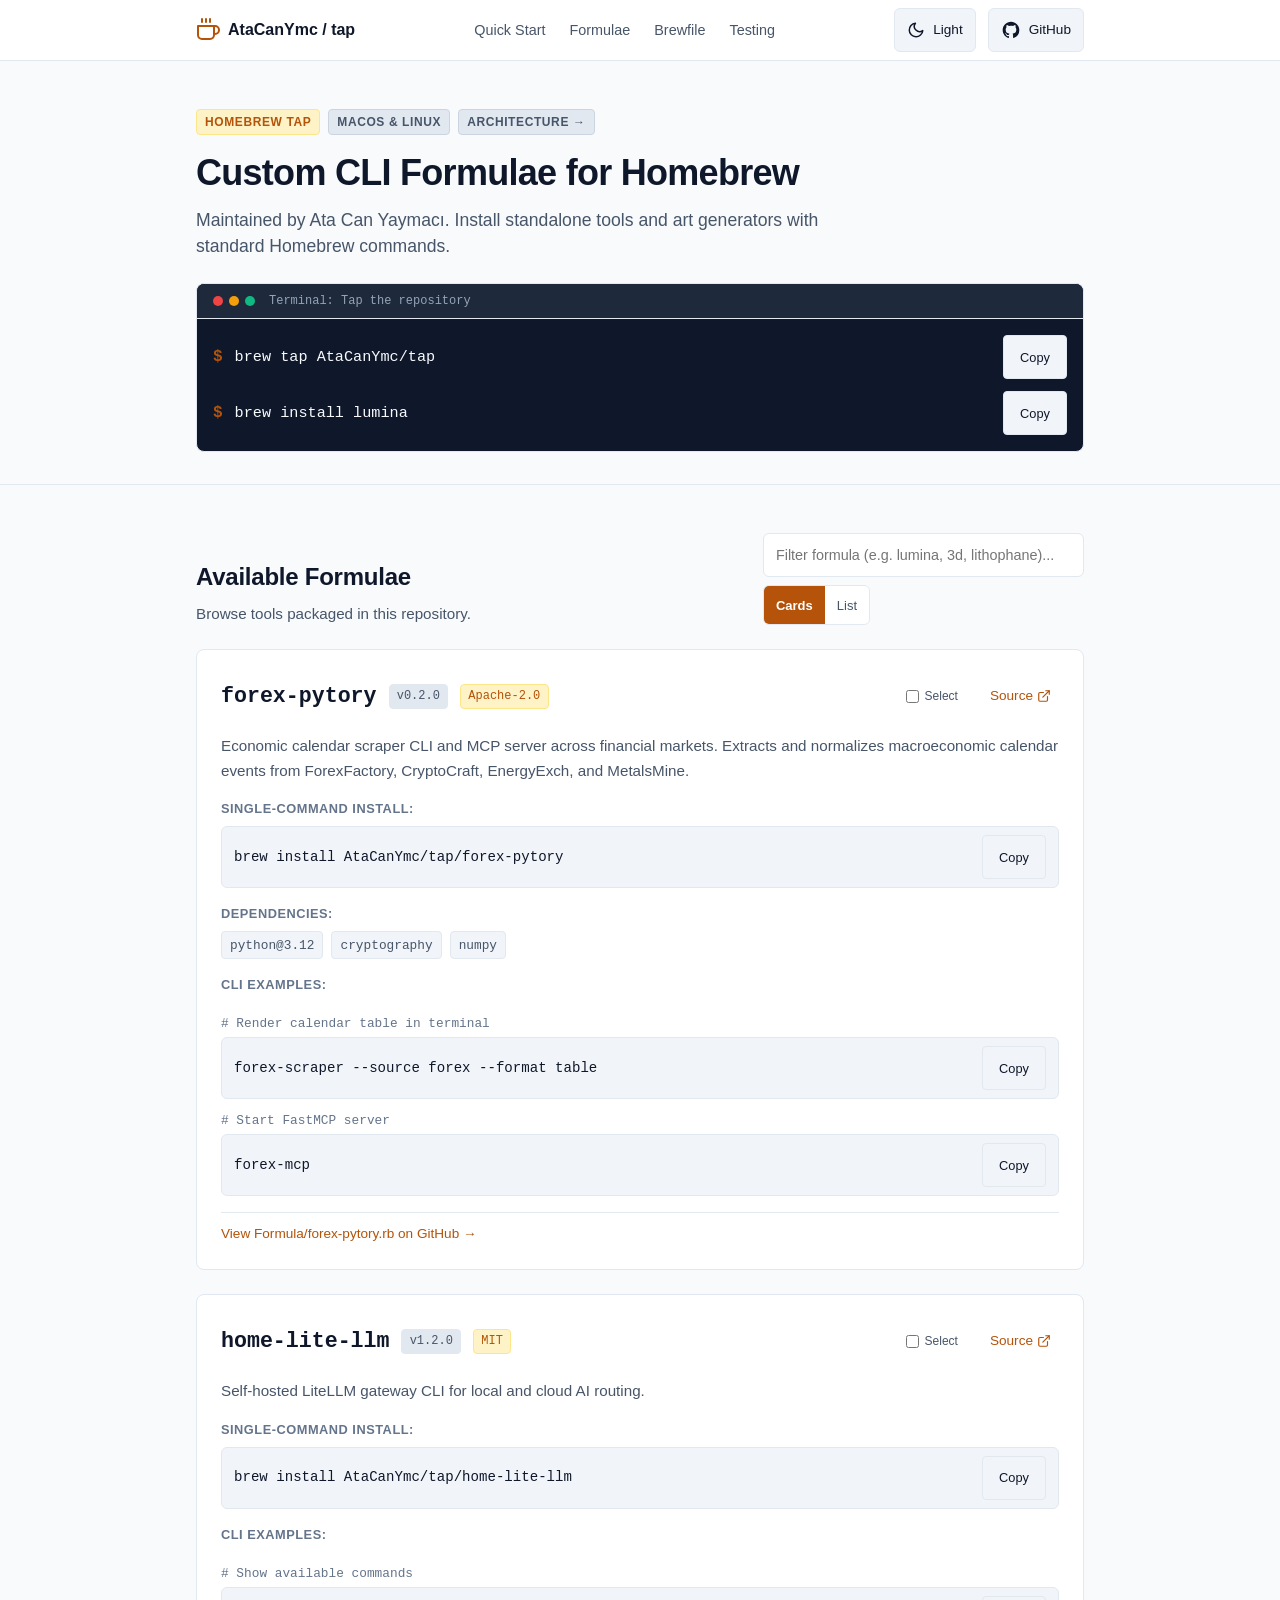
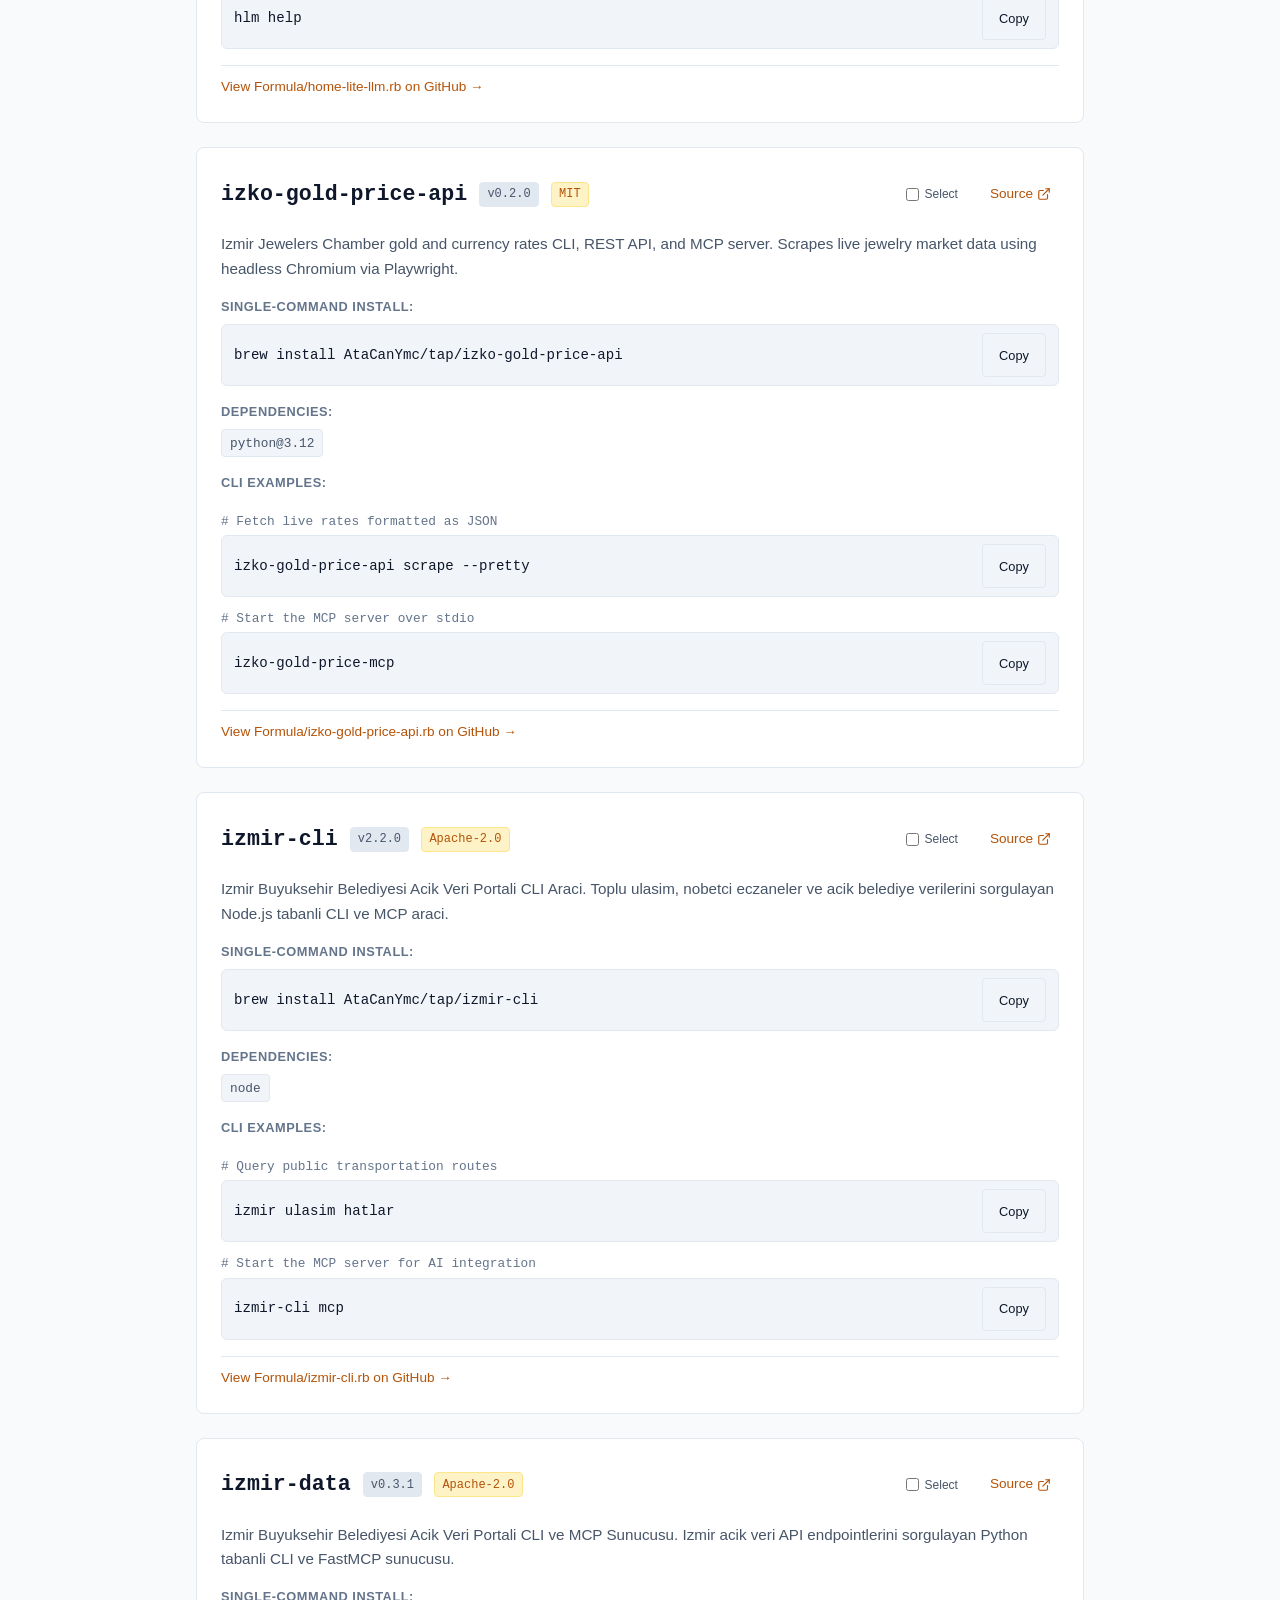
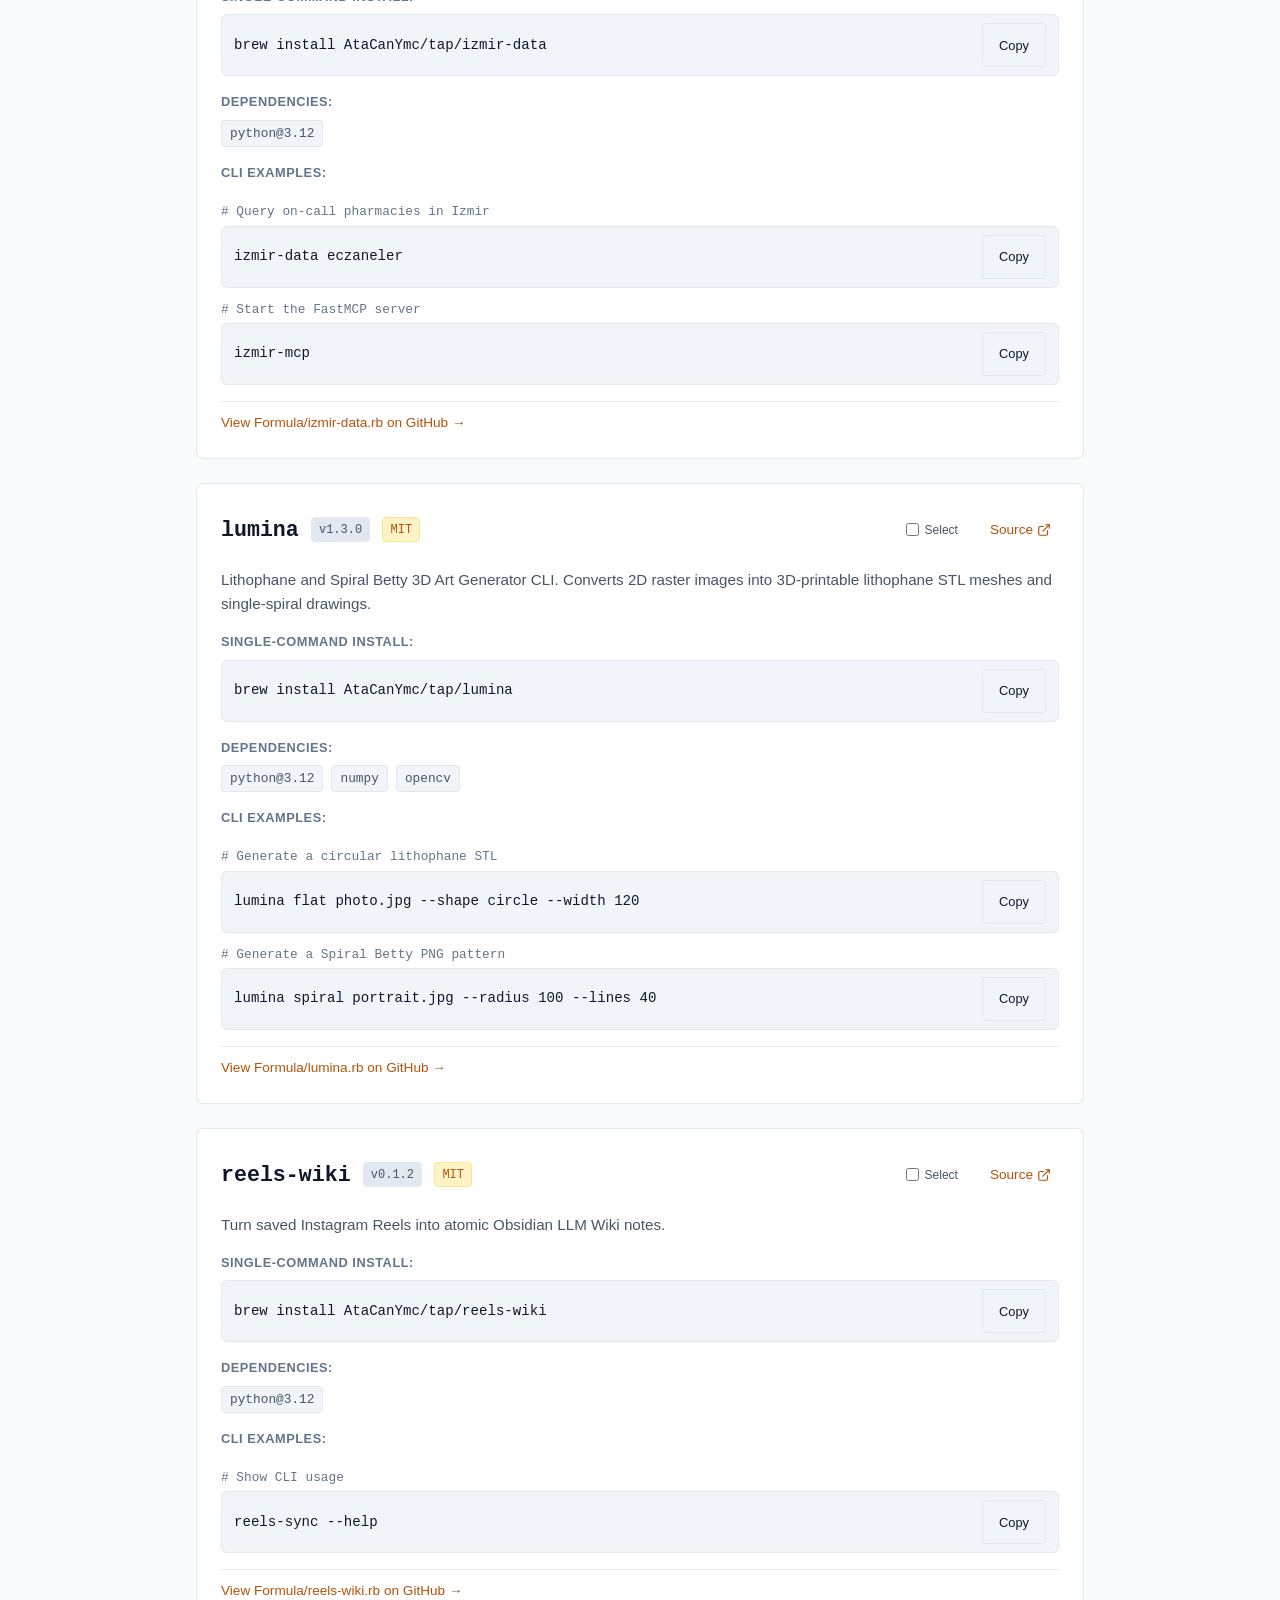
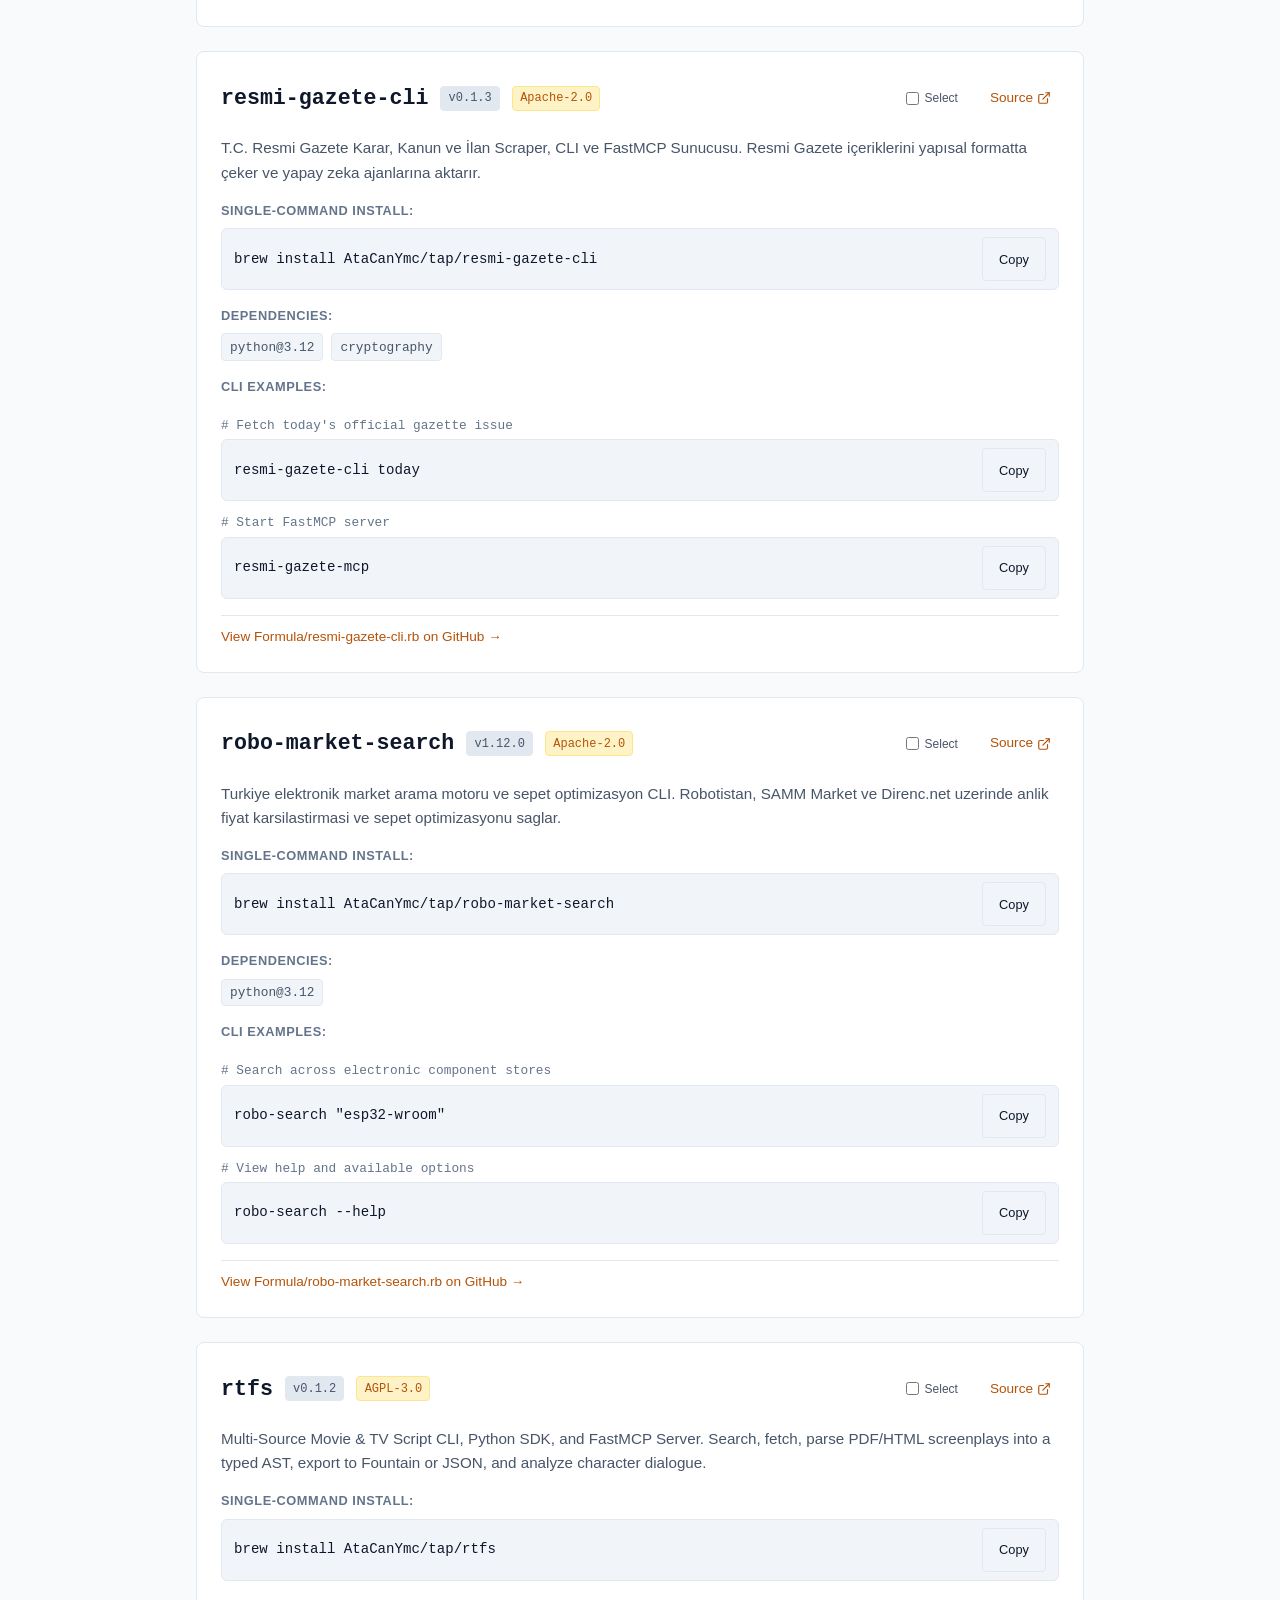
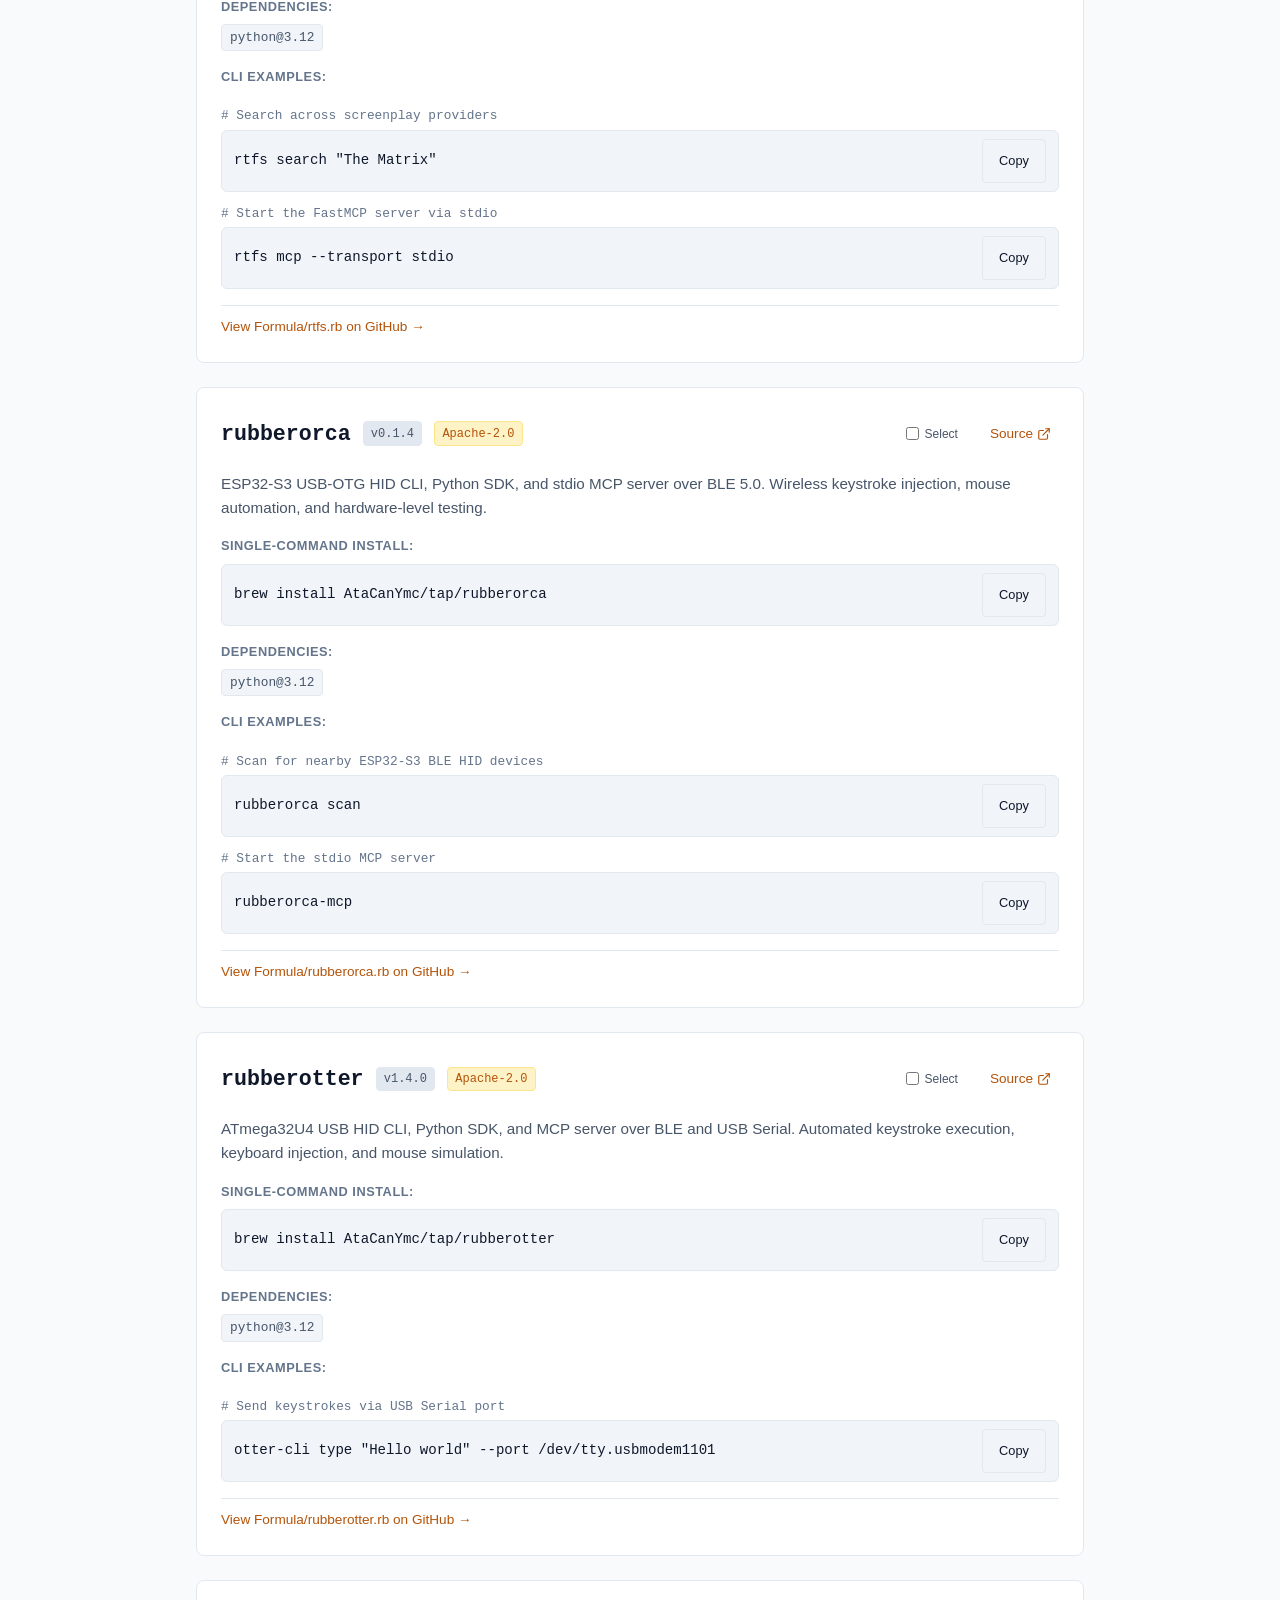
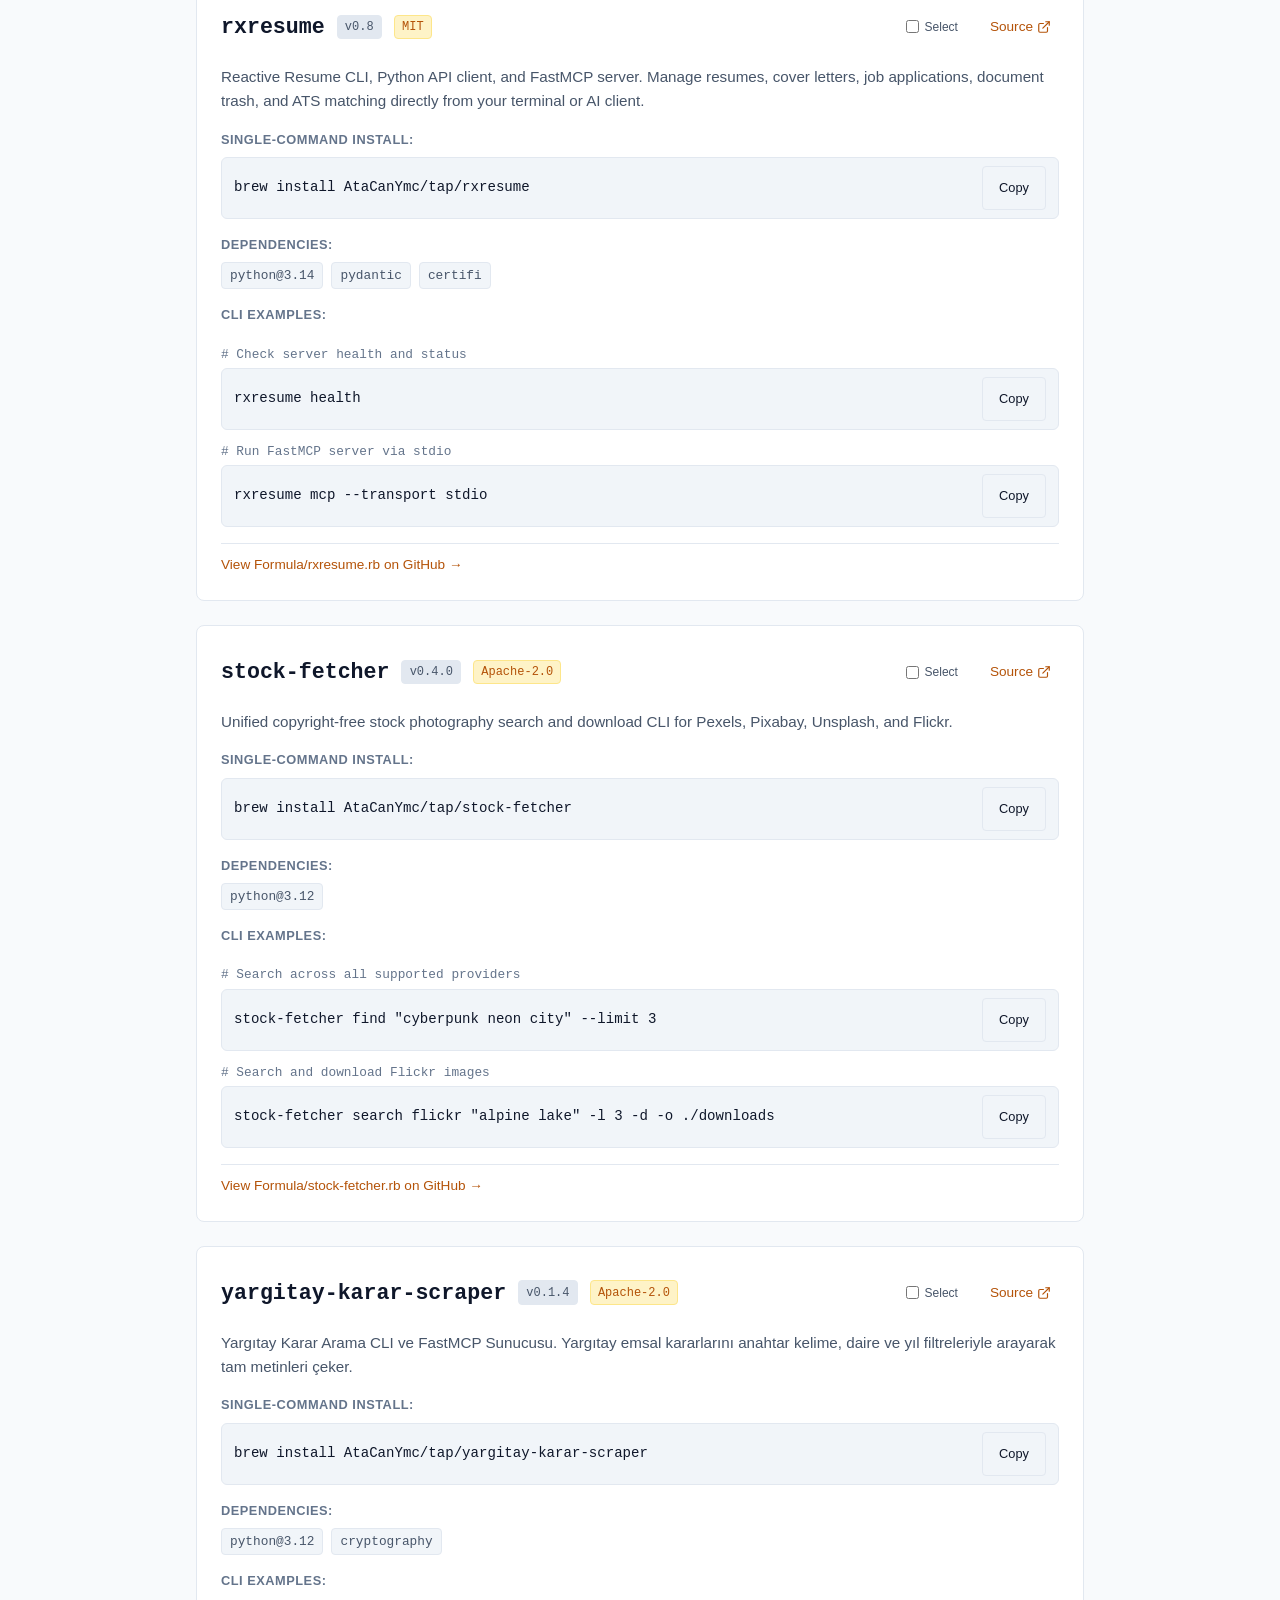
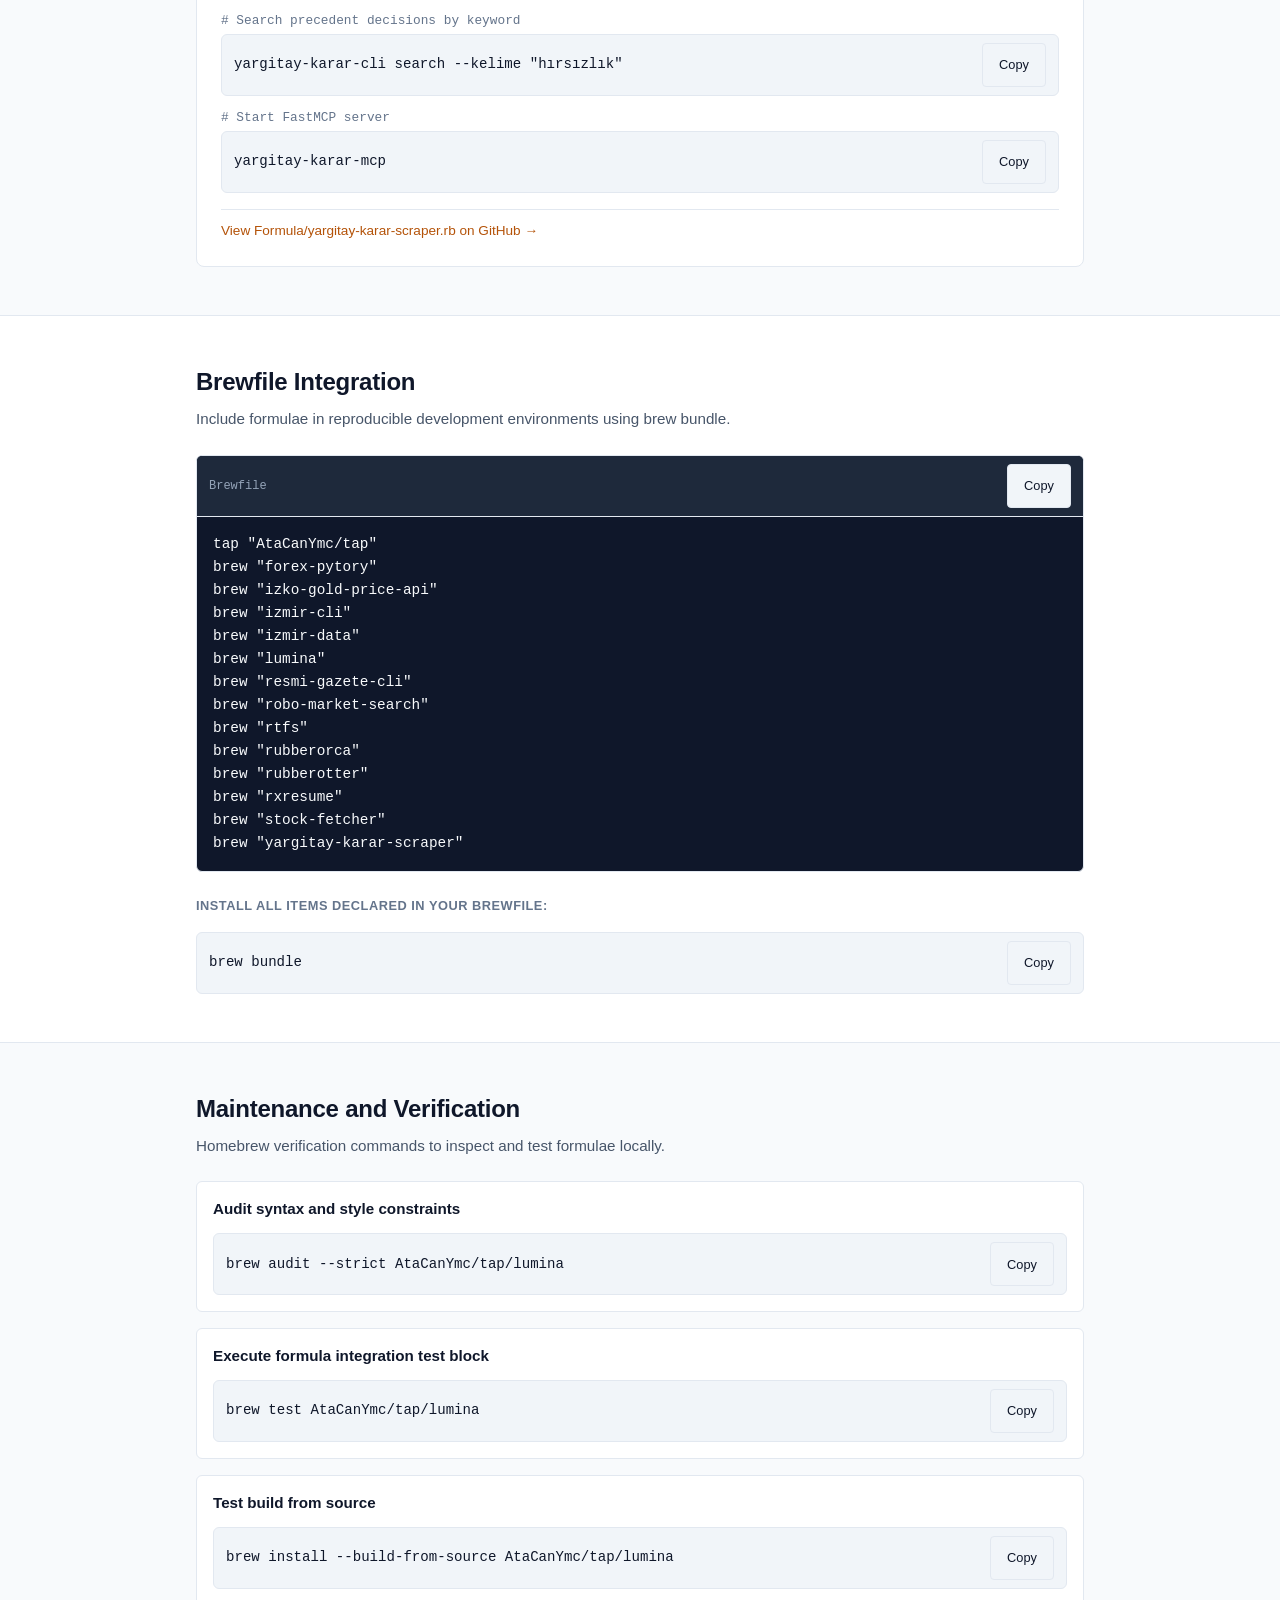
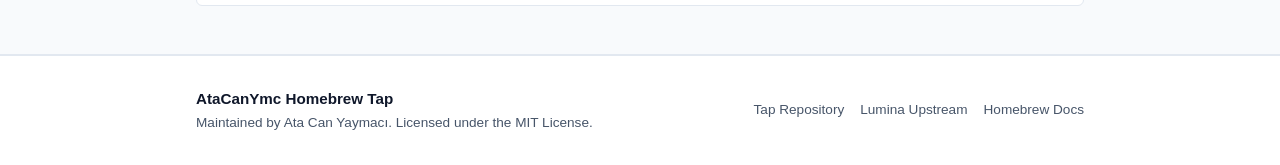
==== commit 266d81b1: "fix(web): harden mobile layout, tap targets, and overflow-x clip" ====
--- a/docs/index.html
+++ b/docs/index.html
@@ -5,6 +5,12 @@
   <meta name="viewport" content="width=device-width, initial-scale=1.0">
   <meta name="description" content="Official Homebrew Tap for AtaCanYmc. Custom CLI formulae including Lumina for macOS and Linux.">
   <title>AtaCanYmc Homebrew Tap</title>
+  <meta name="theme-color" content="#0f1117">
+  <meta property="og:title" content="AtaCanYmc Homebrew Tap">
+  <meta property="og:description" content="15 standalone CLI and MCP formulae for macOS and Linux.">
+  <meta property="og:type" content="website">
+  <meta property="og:url" content="https://atacanymc.github.io/homebrew-tap/">
+  <link rel="icon" type="image/svg+xml" href="favicon.svg">
   <link rel="stylesheet" href="style.css">
 </head>
 <body>
@@ -110,7 +116,7 @@
             <h2 class="section-title">Available Formulae</h2>
             <p class="section-subtitle">Browse tools packaged in this repository.</p>
           </div>
-          <div class="search-wrapper" style="display:flex;gap:0.5rem;align-items:center;">
+          <div class="search-wrapper">
             <label for="formula-search" class="visually-hidden">Search formulae</label>
             <input type="search" id="formula-search" class="search-input" placeholder="Filter formula (e.g. lumina, 3d, lithophane)..." autocomplete="off">
             <div class="view-toggle" role="group" aria-label="View mode">
--- a/docs/style.css
+++ b/docs/style.css
@@ -953,3 +953,31 @@
     grid-template-columns: 1fr;
   }
 }
+
+/* Responsive & Hallmark Mobile Hardening */
+html, body {
+  overflow-x: clip;
+}
+.search-wrapper {
+  display: flex;
+  flex-wrap: wrap;
+  gap: 0.5rem;
+  align-items: center;
+}
+.search-wrapper .search-input {
+  flex: 1 1 220px;
+  min-width: 0;
+}
+.view-btn {
+  min-height: 38px;
+}
+@media (max-width: 640px) {
+  .view-btn,
+  .builder-actions .copy-btn {
+    min-height: 44px;
+    padding: 0.5rem 0.85rem;
+  }
+  .formula-grid.view-list .formula-card {
+    grid-template-columns: minmax(0, 1fr);
+  }
+}
